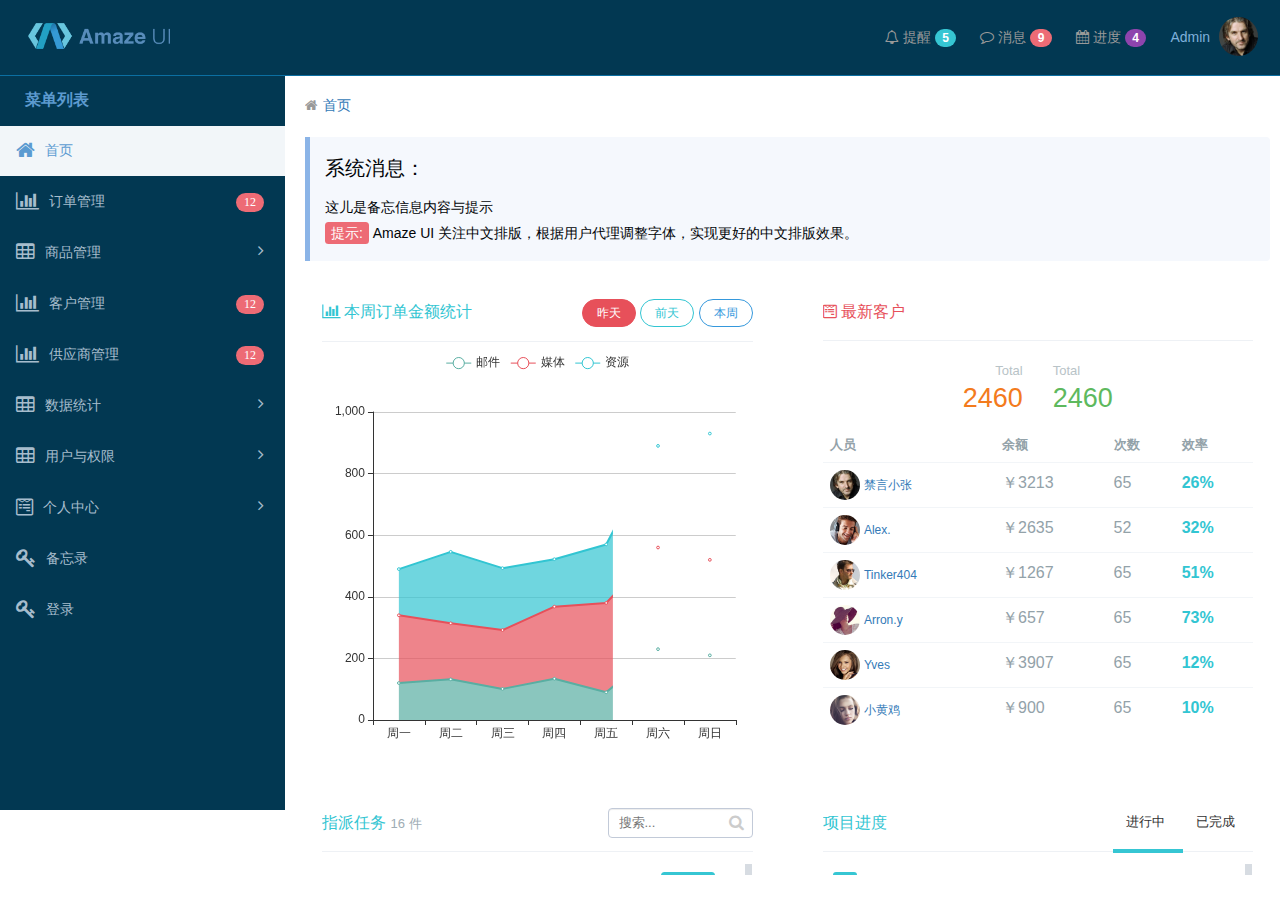
==== amz/index.html @ ed6c5e99 "第一次上传" ====
<!doctype html>
<html>

<head>
    <meta charset="utf-8">
    <meta http-equiv="X-UA-Compatible" content="IE=edge">
    <title>Amaze UI Admin index Examples</title>
    <meta name="description" content="这是一个 index 页面">
    <meta name="keywords" content="index">
    <meta name="viewport" content="width=device-width, initial-scale=1">
    <meta name="renderer" content="webkit">
    <meta http-equiv="Cache-Control" content="no-siteapp" />
    <link rel="icon" type="image/png" href="assets/i/favicon.png">
    <link rel="apple-touch-icon-precomposed" href="assets/i/app-icon72x72@2x.png">
    <meta name="apple-mobile-web-app-title" content="Amaze UI" />
    <link rel="stylesheet" href="assets/css/amazeui.min.css" />
    <link rel="stylesheet" href="assets/css/admin.css">
    <link rel="stylesheet" href="assets/css/app.css">
    <script src="assets/js/echarts.min.js"></script>
    <script src="assets/js/jquery.min.js"></script>
    <script src="assets/js/plus.js"></script>

</head>
<body data-type="index">
    <header class="am-topbar am-topbar-inverse admin-header">
        <div class="am-topbar-brand">
            <a href="javascript:;" class="tpl-logo">
                <img src="assets/img/logo.png" alt="">
            </a>
        </div>
        <!--<div class="am-icon-list tpl-header-nav-hover-ico am-fl am-margin-right"></div>-->
        <button class="am-topbar-btn am-topbar-toggle am-btn am-btn-sm am-btn-success am-show-sm-only" data-am-collapse="{target: '#topbar-collapse'}"><span class="am-sr-only">导航切换</span> <span class="am-icon-bars"></span></button>
        <div class="am-collapse am-topbar-collapse" id="topbar-collapse">

            <ul class="am-nav am-nav-pills am-topbar-nav am-topbar-right admin-header-list tpl-header-list">
                <li class="am-dropdown" data-am-dropdown data-am-dropdown-toggle>
                    <a class="am-dropdown-toggle tpl-header-list-link" href="javascript:;">
                        <span class="am-icon-bell-o"></span> 提醒 <span class="am-badge tpl-badge-success am-round">5</span></span>
                    </a>
                    <ul class="am-dropdown-content tpl-dropdown-content">
                        <li class="tpl-dropdown-content-external">
                            <h3>你有 <span class="tpl-color-success">5</span> 条提醒</h3><a href="###">全部</a></li>
                        <li class="tpl-dropdown-list-bdbc"><a href="#" class="tpl-dropdown-list-fl"><span class="am-icon-btn am-icon-plus tpl-dropdown-ico-btn-size tpl-badge-success"></span> 【预览模块】移动端 查看时 手机、电脑框隐藏。</a>
                            <span class="tpl-dropdown-list-fr">3小时前</span>
                        </li>
                        <li class="tpl-dropdown-list-bdbc"><a href="#" class="tpl-dropdown-list-fl"><span class="am-icon-btn am-icon-check tpl-dropdown-ico-btn-size tpl-badge-danger"></span> 移动端，导航条下边距处理</a>
                            <span class="tpl-dropdown-list-fr">15分钟前</span>
                        </li>
                        <li class="tpl-dropdown-list-bdbc"><a href="#" class="tpl-dropdown-list-fl"><span class="am-icon-btn am-icon-bell-o tpl-dropdown-ico-btn-size tpl-badge-warning"></span> 追加统计代码</a>
                            <span class="tpl-dropdown-list-fr">2天前</span>
                        </li>
                    </ul>
                </li>
                <li class="am-dropdown" data-am-dropdown data-am-dropdown-toggle>
                    <a class="am-dropdown-toggle tpl-header-list-link" href="javascript:;">
                        <span class="am-icon-comment-o"></span> 消息 <span class="am-badge tpl-badge-danger am-round">9</span></span>
                    </a>
                    <ul class="am-dropdown-content tpl-dropdown-content">
                        <li class="tpl-dropdown-content-external">
                            <h3>你有 <span class="tpl-color-danger">9</span> 条新消息</h3><a href="###">全部</a></li>
                        <li>
                            <a href="#" class="tpl-dropdown-content-message">
                                <span class="tpl-dropdown-content-photo">
                      <img src="assets/img/user02.png" alt=""> </span>
                                <span class="tpl-dropdown-content-subject">
                      <span class="tpl-dropdown-content-from"> 禁言小张 </span>
                                <span class="tpl-dropdown-content-time">10分钟前 </span>
                                </span>
                                <span class="tpl-dropdown-content-font"> Amaze UI 的诞生，依托于 GitHub 及其他技术社区上一些优秀的资源；Amaze UI 的成长，则离不开用户的支持。 </span>
                            </a>
                            <a href="#" class="tpl-dropdown-content-message">
                                <span class="tpl-dropdown-content-photo">
                      <img src="assets/img/user03.png" alt=""> </span>
                                <span class="tpl-dropdown-content-subject">
                      <span class="tpl-dropdown-content-from"> Steam </span>
                                <span class="tpl-dropdown-content-time">18分钟前</span>
                                </span>
                                <span class="tpl-dropdown-content-font"> 为了能最准确的传达所描述的问题， 建议你在反馈时附上演示，方便我们理解。 </span>
                            </a>
                        </li>

                    </ul>
                </li>
                <li class="am-dropdown" data-am-dropdown data-am-dropdown-toggle>
                    <a class="am-dropdown-toggle tpl-header-list-link" href="javascript:;">
                        <span class="am-icon-calendar"></span> 进度 <span class="am-badge tpl-badge-primary am-round">4</span></span>
                    </a>
                    <ul class="am-dropdown-content tpl-dropdown-content">
                        <li class="tpl-dropdown-content-external">
                            <h3>你有 <span class="tpl-color-primary">4</span> 个任务进度</h3><a href="###">全部</a></li>
                        <li>
                            <a href="javascript:;" class="tpl-dropdown-content-progress">
                                <span class="task">
                        <span class="desc">Amaze UI 用户中心 v1.2 </span>
                                <span class="percent">45%</span>
                                </span>
                                <span class="progress">
                        <div class="am-progress tpl-progress am-progress-striped"><div class="am-progress-bar am-progress-bar-success" style="width:45%"></div></div>
                    </span>
                            </a>
                        </li>
                        <li>
                            <a href="javascript:;" class="tpl-dropdown-content-progress">
                                <span class="task">
                        <span class="desc">新闻内容页 </span>
                                <span class="percent">30%</span>
                                </span>
                                <span class="progress">
                       <div class="am-progress tpl-progress am-progress-striped"><div class="am-progress-bar am-progress-bar-secondary" style="width:30%"></div></div>
                    </span>
                            </a>
                        </li>
                        <li>
                            <a href="javascript:;" class="tpl-dropdown-content-progress">
                                <span class="task">
                        <span class="desc">管理中心 </span>
                                <span class="percent">60%</span>
                                </span>
                                <span class="progress">
                        <div class="am-progress tpl-progress am-progress-striped"><div class="am-progress-bar am-progress-bar-warning" style="width:60%"></div></div>
                    </span>
                            </a>
                        </li>

                    </ul>
                </li>
                <!-- <li class="am-hide-sm-only"><a href="javascript:;" id="admin-fullscreen" class="tpl-header-list-link"><span class="am-icon-arrows-alt"></span> <span class="admin-fullText">开启全屏</span></a></li> -->

                <li class="am-dropdown" data-am-dropdown data-am-dropdown-toggle>
                    <a class="am-dropdown-toggle tpl-header-list-link" href="javascript:;">
                        <span class="tpl-header-list-user-nick">Admin</span><span class="tpl-header-list-user-ico"> <img src="assets/img/user01.png"></span>
                    </a>
                    <ul class="am-dropdown-content">
                        <li><a href="#"><span class="am-icon-bell-o"></span> 资料</a></li>
                        <li><a href="#"><span class="am-icon-cog"></span> 设置</a></li>
                        <li><a href="#"><span class="am-icon-power-off"></span> 退出</a></li>
                    </ul>
                </li>
                <!-- <li><a href="###" class="tpl-header-list-link"><span class="am-icon-sign-out tpl-header-list-ico-out-size"></span></a></li> -->
            </ul>
        </div>
    </header>
<!--左侧菜单栏-->
    <div class="tpl-page-container tpl-page-header-fixed">
        <div class="tpl-left-nav tpl-left-nav-hover">
        <div class="b-box">
            <div class="tpl-left-nav-title">菜单列表</div>
            <div class="tpl-left-nav-list">
                <ul class="tpl-left-nav-menu">
                    <li class="tpl-left-nav-item">
                        <a href="index.html" class="nav-link active">
                            <i class="am-icon-home"></i>
                            <span>首页</span>
                        </a>
                    </li>
                    <li class="tpl-left-nav-item">
                        <a href="order/index.html" target="main" class="nav-link tpl-left-nav-link-list">
                            <i class="am-icon-bar-chart"></i>
                            <span>订单管理</span>
                            <i class="tpl-left-nav-content tpl-badge-danger">12</i>
                        </a>
                    </li>
  
                    <li class="tpl-left-nav-item">
                        <a href="javascript:;" class="nav-link tpl-left-nav-link-list">
                            <i class="am-icon-table"></i>
                            <span>商品管理</span>
                            <i class="am-icon-angle-right tpl-left-nav-more-ico am-fr am-margin-right"></i>
                        </a>
                        <ul class="tpl-left-nav-sub-menu">
                            <li>
                                <a href="table-font-list.html" target="main">
                                    <i class="am-icon-angle-right"></i>
                                    <span>商品信息</span>
                                    <i class="am-icon-star tpl-left-nav-content-ico am-fr am-margin-right"></i>
                                </a>
                                <a href="table-images-list.html"  target="main">
                                    <i class="am-icon-angle-right"></i>
                                    <span>商品分类</span>
                                    <i class="tpl-left-nav-content tpl-badge-success">18</i>
                                </a>
                                
                            </li>
                        </ul>
                    </li>
                    <li class="tpl-left-nav-item">
                        <a href="chart.html" target="main" class="nav-link tpl-left-nav-link-list">
                            <i class="am-icon-bar-chart"></i>
                            <span>客户管理</span>
                            <i class="tpl-left-nav-content tpl-badge-danger">12</i>
                        </a>
                    </li>
                    <li class="tpl-left-nav-item">
                        <a href="chart.html" target="main" class="nav-link tpl-left-nav-link-list">
                            <i class="am-icon-bar-chart"></i>
                            <span>供应商管理</span>
                            <i class="tpl-left-nav-content tpl-badge-danger">12</i>
                        </a>
                    </li>
                    <li class="tpl-left-nav-item">
                        <a href="javascript:;" class="nav-link tpl-left-nav-link-list">
                            <i class="am-icon-table"></i>
                            <span>数据统计</span>
                            <i class="am-icon-angle-right tpl-left-nav-more-ico am-fr am-margin-right"></i>
                        </a>
                        <ul class="tpl-left-nav-sub-menu">
                            <li>
                                <a href="table-font-list.html" target="main">
                                    <i class="am-icon-angle-right"></i>
                                    <span>基本信息统计</span>
                                    <i class="am-icon-star tpl-left-nav-content-ico am-fr am-margin-right"></i>
                                </a>
                                <a href="table-images-list.html"  target="main">
                                    <i class="am-icon-angle-right"></i>
                                    <span>产品统计</span>
                                    <i class="tpl-left-nav-content tpl-badge-success">18</i>
                                </a>
                                <a href="form-news.html" target="main">
                                    <i class="am-icon-angle-right"></i>
                                    <span>客户统计</span>
                                    <i class="tpl-left-nav-content tpl-badge-primary">5</i>
                                </a>
                                <a href="form-news.html" target="main">
                                    <i class="am-icon-angle-right"></i>
                                    <span>供应商统计</span>
                                    <i class="tpl-left-nav-content tpl-badge-primary">5</i>
                                </a>
                            </li>
                        </ul>
                    </li>
                    <li class="tpl-left-nav-item">
                        <a href="javascript:;" class="nav-link tpl-left-nav-link-list">
                            <i class="am-icon-table"></i>
                            <span>用户与权限</span>
                            <i class="am-icon-angle-right tpl-left-nav-more-ico am-fr am-margin-right"></i>
                        </a>
                        <ul class="tpl-left-nav-sub-menu">
                            <li>
                                <a href="table-font-list.html" target="main">
                                    <i class="am-icon-angle-right"></i>
                                    <span>部门管理</span>
                                    <i class="am-icon-star tpl-left-nav-content-ico am-fr am-margin-right"></i>
                                </a>
                                <a href="table-font-list.html" target="main">
                                    <i class="am-icon-angle-right"></i>
                                    <span>用户管理</span>
                                    <i class="am-icon-star tpl-left-nav-content-ico am-fr am-margin-right"></i>
                                </a>
                                <a href="table-images-list.html"  target="main">
                                    <i class="am-icon-angle-right"></i>
                                    <span>权限设定</span>
                                    <i class="tpl-left-nav-content tpl-badge-success">18</i>
                                </a>
                            </li>
                        </ul>
                    </li>

                    <li class="tpl-left-nav-item">
                        <a href="javascript:;" class="nav-link tpl-left-nav-link-list">
                            <i class="am-icon-wpforms"></i>
                            <span>个人中心</span>
                            <i class="am-icon-angle-right tpl-left-nav-more-ico am-fr am-margin-right"></i>
                        </a>
                        </a>
                        <ul class="tpl-left-nav-sub-menu">
                            <li>
                                <a href="form-amazeui.html" target="main">
                                    <i class="am-icon-angle-right"></i>
                                    <span>基本信息</span>
                                    <i class="am-icon-star tpl-left-nav-content-ico am-fr am-margin-right"></i>
                                </a>
                                <a href="form-amazeui.html" target="main">
                                    <i class="am-icon-angle-right"></i>
                                    <span>密码修改</span>
                                    <i class="am-icon-star tpl-left-nav-content-ico am-fr am-margin-right"></i>
                                </a>
                                <a href="form-line.html" target="main">
                                    <i class="am-icon-angle-right"></i>
                                    <span>登录日志</span>
                                </a>
                            </li>
                        </ul>
                    </li>
                    <li class="tpl-left-nav-item">
                        <a href="login.html" class="nav-link tpl-left-nav-link-list">
                            <i class="am-icon-key"></i>
                            <span>备忘录</span>
                        </a>
                    </li>
                    <li class="tpl-left-nav-item">
                        <a href="login.html" class="nav-link tpl-left-nav-link-list">
                            <i class="am-icon-key"></i>
                            <span>登录</span>
                        </a>
                    </li>
                </ul>
            </div>
        </div>
        </div>
        <div class="tpl-content-wrapper">
            <iframe name="main" id="main-iframe" src="main.html" style="overflow: hidden"></iframe>
        </div>
    </div>
    <script src="assets/js/amazeui.min.js"></script>
    <script src="assets/js/iscroll.js"></script>
    <script src="assets/js/app.js"></script>
</body>

</html>
---- amz/assets/css/admin.css ----
/**
 * admin.css
 */


/*
 fixed-layout 固定头部和边栏布局
*/

html,
body {
  overflow: hidden;
  margin:0;
  padding:0;
}

ul {
  margin-top: 0;
}
.admin-icon-yellow {
  color: #ffbe40;
}

.admin-header {
  position: fixed;
  top: 0;
  left: 0;
  right: 0;
  z-index: 1500;
  font-size: 1.4rem;
  margin-bottom: 0;
}

.admin-header-list a:hover :after {
  content: none;
}

.admin-main {
  position: relative;
  height: 100%;
  padding-top: 51px;
  background: #f3f3f3;
}

.admin-menu {
  position: fixed;
  z-index: 10;
  bottom: 30px;
  right: 20px;
}

.admin-sidebar {
  width: 260px;
  min-height: 100%;
  float: left;
  border-right: 1px solid #cecece;
}

.admin-sidebar.am-active {
  z-index: 1600;
}

.admin-sidebar-list {
  margin-bottom: 0;
}

.admin-sidebar-list li a {
  color: #5c5c5c;
  padding-left: 24px;
}

.admin-sidebar-list li:first-child {
  border-top: none;
}

.admin-sidebar-sub {
  margin-top: 0;
  margin-bottom: 0;
  box-shadow: 0 16px 8px -15px #e2e2e2 inset;
  background: #ececec;
  padding-left: 24px;
}

.admin-sidebar-sub li:first-child {
  border-top: 1px solid #dedede;
}

.admin-sidebar-panel {
  margin: 10px;
}

.admin-content {
  display: -webkit-box;
  display: -webkit-flex;
  display: -ms-flexbox;
  display: flex;
  -webkit-box-orient: vertical;
  -webkit-box-direction: normal;
  -webkit-flex-direction: column;
  -ms-flex-direction: column;
  flex-direction: column;
  background: #fff;
}

.admin-content,
.admin-sidebar {
  height: 100%;
  overflow-x: hidden;
  overflow-y: scroll;
  -webkit-overflow-scrolling: touch;
}

.admin-content-body {
  -webkit-box-flex: 1;
  -webkit-flex: 1 0 auto;
  -ms-flex: 1 0 auto;
  flex: 1 0 auto;
}

.admin-content-footer {
  font-size: 85%;
  color: #777;
}

.admin-content-list {
  border: 1px solid #e9ecf1;
  margin-top: 0;
}

.admin-content-list li {
  border: 1px solid #e9ecf1;
  border-width: 0 1px;
  margin-left: -1px;
}

.admin-content-list li:first-child {
  border-left: none;
}

.admin-content-list li:last-child {
  border-right: none;
}

.admin-content-table a {
  color: #535353;
}
.admin-content-file {
  margin-bottom: 0;
  color: #666;
}

.admin-content-file p {
  margin: 0 0 5px 0;
  font-size: 1.4rem;
}

.admin-content-file li {
  padding: 10px 0;
}

.admin-content-file li:first-child {
  border-top: none;
}

.admin-content-file li:last-child {
  border-bottom: none;
}

.admin-content-file li .am-progress {
  margin-bottom: 4px;
}

.admin-content-file li .am-progress-bar {
  line-height: 14px;
}

.admin-content-task {
  margin-bottom: 0;
}

.admin-content-task li {
  padding: 5px 0;
  border-color: #eee;
}

.admin-content-task li:first-child {
  border-top: none;
}

.admin-content-task li:last-child {
  border-bottom: none;
}

.admin-task-meta {
  font-size: 1.2rem;
  color: #999;
}

.admin-task-bd {
  font-size: 1.4rem;
  margin-bottom: 5px;
}

.admin-content-comment {
  margin-bottom: 0;
}

.admin-content-comment .am-comment-bd {
  font-size: 1.4rem;
}

.admin-content-pagination {
  margin-bottom: 0;
}
.admin-content-pagination li a {
  padding: 4px 8px;
}

@media only screen and (min-width: 641px) {
  .admin-sidebar {
    display: block;
    position: static;
    background: none;
  }

  .admin-offcanvas-bar {
    position: static;
    width: auto;
    background: none;
    -webkit-transform: translate3d(0, 0, 0);
    -ms-transform: translate3d(0, 0, 0);
    transform: translate3d(0, 0, 0);
    overflow-y: visible;
    min-height: 100%;
  }
  .admin-offcanvas-bar:after {
    content: none;
  }
}

@media only screen and (max-width: 640px) {
  .admin-sidebar {
    width: inherit;
  }

  .admin-offcanvas-bar {
    background: #f3f3f3;
  }

  .admin-offcanvas-bar:after {
    background: #BABABA;
  }

  .admin-sidebar-list a:hover, .admin-sidebar-list a:active{
    -webkit-transition: background-color .3s ease;
    -moz-transition: background-color .3s ease;
    -ms-transition: background-color .3s ease;
    -o-transition: background-color .3s ease;
    transition: background-color .3s ease;
    background: #E4E4E4;
  }

  .admin-content-list li {
    padding: 10px;
    border-width: 1px 0;
    margin-top: -1px;
  }

  .admin-content-list li:first-child {
    border-top: none;
  }

  .admin-content-list li:last-child {
    border-bottom: none;
  }

  .admin-form-text {
    text-align: left !important;
  }

}

/*
* user.html css
*/
.user-info {
  margin-bottom: 15px;
}

.user-info .am-progress {
  margin-bottom: 4px;
}

.user-info p {
  margin: 5px;
}

.user-info-order {
  font-size: 1.4rem;
}

/*
* errorLog.html css
*/

.error-log .am-pre-scrollable {
  max-height: 40rem;
}

/*
* table.html css
*/

.table-main {
  font-size: 1.4rem;
  padding: .5rem;
}

.table-main button {
  background: #fff;
}

.table-check {
  width: 30px;
}

.table-id {
  width: 50px;
}

@media only screen and (max-width: 640px) {
  .table-select {
    margin-top: 10px;
    margin-left: 5px;
  }
}

/*
gallery.html css
*/

.gallery-list li {
  padding: 10px;
}

.gallery-list a {
  color: #666;
}

.gallery-list a:hover {
  color: #3bb4f2;
}

.gallery-title {
  margin-top: 6px;
  font-size: 1.4rem;
}

.gallery-desc {
  font-size: 1.2rem;
  margin-top: 4px;
}

/*
 404.html css
*/

.page-404 {
  background: #fff;
  border: none;
  width: 200px;
  margin: 0 auto;
}
---- amz/assets/css/app.css ----
/* Write your styles */
::-webkit-scrollbar{width:6px;}
div::-webkit-scrollbar{width:0px;}

::-webkit-scrollbar-track
{
    -webkit-box-shadow: inset 0 0 6px rgba(0,0,0,0.3);
    background-color: #ccc;
}/* 滚动条的滑轨背景颜色 */
::-webkit-scrollbar-thumb{background-color:#ccc;}
::-webkit-scrollbar-thumb:hover {background-color:#ccc}
::-webkit-scrollbar-thumb:active {background-color:#ccc}
BODY   {
    SCROLLBAR-FACE-COLOR:   rgb(10,236,209);   //滚动条凸出部分的颜色
SCROLLBAR-HIGHLIGHT-COLOR:   rgb(23,255,155);//滚动条空白部分的颜色
SCROLLBAR-SHADOW-COLOR:   rgb(255,116,23);//立体滚动条阴影的颜色
SCROLLBAR-ARROW-COLOR:   rgb(93,232,255);//上下按钮上三角箭头的颜色
SCROLLBAR-TRACK-COLOR:   rgba(255,70,130,0);//滚动条的背景颜色
SCROLLBAR-DARKSHADOW-COLOR:   rgb(10,0,209);//滚动条强阴影的颜
SCROLLBAR-BASE-COLOR:   rgb(66,93,128)/滚动条的基本颜色
}

html, body {
    background: #fff;
    overflow: inherit;
}

ul, li {
    margin: 0;
    padding: 0;
    list-style: none;
}

input {
    border: none;
}

a {
    color: #337ab7;
}

a:hover {
    cursor: pointer;
    color: #23527c;
}

.am-breadcrumb {
    padding: 0;
    margin-top: 10px;
}

.am-topbar-inverse {
    background: #023852;
}

.am-topbar-brand {
    color: #337ab7;
    margin-right: 20px;
}

.am-topbar-brand {
    height: 75px;
    line-height: 75px;
}

.am-topbar {
    min-height: 75px;
    line-height: 75px;
}
.am-topbar-inverse .am-topbar-nav>li>a {
    height: 75px;
    line-height: 75px;
    padding: 0 12px;
}

.am-topbar-inverse .am-topbar-nav>li>a:focus,
.am-topbar-inverse .am-topbar-nav>li>a:hover {
    background: none;
    color: initial;
}

.am-topbar-inverse .am-topbar-nav>li>a:after {
    border-bottom: none;
}

.am-topbar-inverse .am-topbar-nav>li>a:focus:after,
.am-topbar-inverse .am-topbar-nav>li>a:hover:after {
    border-bottom: none;
}

.am-topbar-inverse .am-topbar-nav>li>a {}

.am-nav-pills>li+li {
    margin-left: 0;
}

.am-topbar-inverse .am-topbar-nav>li.am-active>a,
.am-topbar-inverse .am-topbar-nav>li.am-active>a:focus,
.am-topbar-inverse .am-topbar-nav>li.am-active>a:hover {
    background-color: #f9fafc;
}

ul.am-dropdown-content>li>a:focus,
ul.am-dropdown-content>li>a:hover {
    background: none;
}

ul.am-dropdown-content>li>a {
    color: #96a5aa;
    padding: 12px 8px 12px 18px;
    white-space: initial;
    font-size: 12px;
    display: table-cell;
}
.admin-sidebar-list li a {
    color: #485a6a;
    font-size: 14px;
}

.tpl-color-success {
    color: #36c6d3;
}

.tpl-color-danger {
    color: #ed6b75;
}

.tpl-color-warning {
    color: #F1C40F;
}

.tpl-color-primary {
    color: #8E44AD;
}

.tpl-badge-success {
    background-color: #36c6d3!important;
}

.tpl-badge-danger {
    background-color: #ed6b75!important;
}

.tpl-badge-warning {
    background-color: #F1C40F!important;
}

.tpl-badge-primary {
    background-color: #8E44AD!important;
}

.tpl-header-list li {
    color: #999;
}

.tpl-header-list li:last-child {
    border-bottom: none;
}

.tpl-header-list li:hover {
    background: #f9fafc;
}

.tpl-header-list-link {
    color: #999!important;
}

.tpl-header-list-user-nick {
    color: #7FB0DA;
}

.tpl-header-list-user-nick {
    color: #7FB0DA;
}

.tpl-header-list-user-ico img {
    margin-left: 5px;
    margin-top: -4px;
    height: 39px;
    display: inline-block;
    border-radius: 50%;
}

.tpl-header-list-ico-out-size {
    font-size: 16px;
}

ul.tpl-dropdown-content {
    width: 260px;
    padding: 8px;
}

ul.tpl-dropdown-content li>a.tpl-dropdown-content-message {
    padding: 16px 12px;
    display: block;
    border-bottom: 1px solid #F1F4F7;
}

ul.tpl-dropdown-content li>a.tpl-dropdown-content-message:last-child {
    border-bottom: none;
}

.tpl-dropdown-content-photo {
    float: left;
    margin: 0 6px 6px 0;
}

.tpl-dropdown-content-photo img {
    height: 40px;
    width: 40px;
    -webkit-border-radius: 50%!important;
    -moz-border-radius: 50%!important;
    -ms-border-radius: 50%!important;
    -o-border-radius: 50%!important;
    border-radius: 50%!important;
}

.tpl-dropdown-content-subject {
    display: block;
    margin-left: 46px;
}

.tpl-dropdown-content-external {
    display: block;
    overflow: hidden;
    padding: 10px;
    letter-spacing: .5px;
    border-bottom: 1px solid #F1F4F7;
}

.tpl-dropdown-content-external a {
    padding: 0!important;
    display: block!important;
    float: right;
    clear: none!important;
}

.tpl-dropdown-content-external h3 {
    margin: 0;
    padding: 0;
    font-size: 13px;
    color: #96a5aa;
    font-weight: normal;
    /*display: inline-block;*/
    float: left;
}

.tpl-dropdown-content-external h3 span {
    font-weight: 600;
    font-size: 16px;
}

.tpl-dropdown-content-from {
    font-size: 13px;
    font-weight: 600;
}

.tpl-dropdown-content-time {
    font-size: 12px;
    font-weight: 400;
    opacity: .5;
    filter: alpha(opacity=50);
    float: right;
}

.tpl-dropdown-content-font {
    display: block!important;
    font-size: 12px;
    line-height: 22px;
    margin-left: 46px;
}

.tpl-dropdown-ico-btn-size {
    width: 18px;
    height: 18px;
    line-height: 18px;
    font-size: 8px;
    color: #fff;
}

.tpl-dropdown-list-fl {
    width: 70%;
    position: relative;
}

.tpl-dropdown-list-fr {
    width: 30%;
    display: table-cell;
    font-size: 12px;
    text-align: right;
    line-height: initial;
    vertical-align: middle;
    padding-right: 20px;
}

.tpl-dropdown-list-bdbc {
    border-bottom: 1px solid #F1F4F7;
}

.tpl-dropdown-list-bdbc:last-child {
    border-bottom: none;
}

.tpl-logo {
    display: inline-block;
    vertical-align: middle;
    margin-top: -5px;
    padding-left: 18px;
    width: 160px;
}

.tpl-logo img {
    display: block;
    width: 100%;
}

.tpl-dropdown-content .task {
    margin-bottom: 5px;
}

.tpl-dropdown-content .desc {
    font-size: 13px;
    font-weight: 300;
}

.tpl-dropdown-content .percent {
    float: right;
    font-weight: 600;
    display: inline-block;
}

.tpl-dropdown-content-progress {
    display: block!important;
}

.tpl-dropdown-content .progress {
    display: block;
    background-color: #f5f5f5;
    margin: 8px 0 2px;
}

.tpl-progress {
    height: 16px;
    margin-bottom: 0;
}

.tpl-dropdown-content .progress-bar {
    float: left;
    width: 0%;
    height: 100%;
    font-size: 12px;
    line-height: 20px;
    color: #fff;
    text-align: center;
    background-color: #337ab7;
    -webkit-box-shadow: inset 0 -1px 0 rgba(0, 0, 0, 0.15);
    box-shadow: inset 0 -1px 0 rgba(0, 0, 0, 0.15);
    -webkit-transition: width 0.6s ease;
    -o-transition: width 0.6s ease;
    transition: width 0.6s ease;
}

.tpl-page-container {
    margin: 0;
    padding: 0px 0 0 0px;
}

.tpl-page-header-fixed {
    margin-top: 75px;
}

.tpl-navbar-collapse {

    width: 275px;
    float: left;
    background: #fff;
    border-radius: 6px;
    box-shadow: inset 0 1px 0 rgba(255, 255, 255, 0.1);
    padding-bottom: 20px;
}

.admin-offcanvas-bar {
    border-radius: 2px;
    overflow: hidden;
}

.tpl-page-container-nav-heading {
    height: 50px;
    padding: 25px 15px 10px;
    color: #5C9ACF;
    font-size: 13px;
    font-weight: 600;
}

.admin-sidebar-sub {
    background: none;
    padding-left: 0;
}

.admin-sidebar-list .admin-sidebar-sub li {
    padding-left: 0;
}

.admin-sidebar-sub li:first-child {
    border-top: none;
}

.admin-sidebar-list li {
    position: relative;
    border: none;
    padding-left: 24px;
    border-left: 3px solid #fff;
}

.admin-sidebar-list .admin-parent li {}

.tpl-page-container-ico {
    font-size: 20px;
    position: absolute;
    top: 6px;
    left: 18px;
    padding-right: 10px;
    color: #a7bdcd;
}

.tpl-sidebar-list {}

.tpl-sidebar-list li.tpl-sidebar-list-hover:hover a,
.tpl-sidebar-list li.tpl-sidebar-list-hover.active a {
    color: #5b9bd1;
}

.tpl-sidebar-list li.tpl-sidebar-list-hover:hover .tpl-page-container-ico,
.tpl-sidebar-list li.tpl-sidebar-list-hover.active .tpl-page-container-ico {
    color: #5b9bd1;
}

.tpl-sidebar-list li.tpl-sidebar-list-hover:hover,
.tpl-sidebar-list li.tpl-sidebar-list-hover.active {
    background: #f2f6f9;
    border-left: 3px solid #5C9ACF!important;
}

.tpl-sidebar-list-hover-show .tpl-sidebar-list-hover-show-font:hover,
.tpl-sidebar-list-hover-show .tpl-sidebar-list-hover-show-font:hover .tpl-page-container-ico {
    color: #5b9bd1;
}

.tpl-sidebar-list-hover-show.active .tpl-sidebar-list-hover-show-font,
.tpl-sidebar-list-hover-show.active .tpl-sidebar-list-hover-show-font .tpl-page-container-ico {
    color: #5b9bd1;
}

.tpl-sidebar-list-hover-show:hover,
.tpl-sidebar-list-hover-show.active {
    background: #f2f6f9;
    border-left: 3px solid #f2f6f9;
}

.admin-sidebar-sub li:hover,
.admin-sidebar-sub li.active {
    background: #f2f6f9;
    border-left: 3px solid #f2f6f9;
}

.admin-sidebar-sub li:hover a,
.admin-sidebar-sub li.active a {
    color: #5b9bd1;
}

.tpl-topbar-list-button {
    float: left;
    color: #C0CDDC;
    font-size: 18px;
}

.tpl-topbar-list-button span {
    cursor: pointer;
}

.tpl-content-wrapper {
    padding-left: 305px;
    padding-top: 10px;
}

.tpl-content-wrapper-hover {
    padding-left: 0px;
}

.tpl-content-page-title {
    color: #697882;
    font-size: 22px;
    font-weight: 400;
}
.b-box{
    width:303px;
    overflow-x: hidden ;
}
.tpl-left-nav {
    width: 285px;

    overflow-x: hidden ;
    float: left;
    border-radius: 0px;
    box-shadow: inset 0 1px 0 rgba(255, 255, 255, 0.1);
    padding-bottom: 20px;
    background: #023852;
}

.tpl-left-nav-title {
    height: 50px;
    line-height:50px;
    padding-left:25px;
    color: #5C9ACF;
    font-size: 16px;
    font-weight: 600;
}

.tpl-left-nav-list {
    width: 285px;
    overflow-x:hidden; 
}

.tpl-left-nav-item .nav-link {
    display: block;
    position: relative;
    margin: 1px 0 0;
    border: 0;
    padding: 12px 15px;
    padding-top: 6px;
    text-decoration: none;
    color: #485a6a;
    font-size: 14px;
}

.tpl-left-nav-item .nav-link span,
.tpl-left-nav-sub-menu a span {
    font-size: 14px;
    font-weight: 400;
    color: #a7bdcd;
}

.tpl-left-nav-item .nav-link i,
.tpl-left-nav-sub-menu a i {
    font-size: 20px;
    position: relative;
    text-shadow: none;
    font-weight: 300;
    top: 2px;
    margin-left: 1px;
    margin-right: 6px;
    color: #a7bdcd;
}

.tpl-left-nav-item .nav-link:hover {
    background: #cccccc;
    color: #5b9bd1;
    border-left: 3px solid #5C9ACF!important;
    margin-left: -3px;
    padding-left: 15px;
}

.tpl-left-nav-item .nav-link:hover i,
.tpl-left-nav-sub-menu a:hover i {
    color: #5b9bd1;
}

.tpl-left-nav-item .nav-link:hover span,
.tpl-left-nav-sub-menu a:hover span {
    color: #5b9bd1;
}

.tpl-left-nav-item .nav-link.active {
    border-left: 3px solid #5C9ACF!important;
    background: #f2f6f9;
    margin-left: -3px;
    padding-left: 15px;
}

.tpl-left-nav-item .nav-link.active span,
.tpl-left-nav-item .nav-link.active i {
    color: #5b9bd1;
}

.tpl-left-nav-sub-menu {
    list-style: none;
    display: none;
    padding: 0;
    margin: 0;
}

.tpl-header-nav-hover-ico {
    color: #C0CDDC!important;
    font-size: 19px!important;
}

.tpl-left-nav-more-ico {
    -webkit-transition: all 300ms;
    transition: all 300ms;
    font-size: 16px!important;
    top: 4px!important;
}

.tpl-left-nav-more-ico-rotate {
    -webkit-transform: rotate(90deg);
    transform: rotate(90deg);
    -webkit-transition: all 300ms;
    transition: all 300ms;
}

.tpl-left-nav-sub-menu a {
    display: block;
    margin: 0;
    padding: 4px 14px 9px 30px;
    text-decoration: none;
    font-size: 14px;
    font-weight: 400;
    background: 0 0;
}

.tpl-left-nav-sub-menu a:hover{
    background: #cccccc;
}
.tpl-left-nav-sub-menu a.active {
    color: #5b9bd1;
    background: #f2f6f9!important;
}

.tpl-left-nav-sub-menu a.active i,
.tpl-left-nav-sub-menu a.active span {
    color: #5b9bd1;
    background: #f2f6f9!important;
}

.tpl-left-nav-content-ico {
    font-size: 14px!important;
    position: relative;
    top: 8px!important;
    color: #ffbe40!important;
}

.tpl-left-nav-content {
    background-color: #36c6d3;
    border-radius: 1000px;
    color: #fff!important;
    padding: 0px 8px!important;
    float: right;
    position: relative;
    font-style: normal;
    font-family: "微软雅黑";
    top: 10px!important;
    font-size: 12px!important;
}

.tpl-content-scope {}

.note {
    margin: 0 0 20px;
    padding: 15px 30px 15px 15px;
    border-left: 5px solid #eee;
    border-radius: 0 4px 4px 0;
    font-size: 13px;
}

.note h3 {
    margin-bottom: 10px;
    font-size: 20px;
    font-weight: 500;
}

.note p {
    margin: 0;
    font-size: 14px;
    line-height: 26px;
}

.note-info {
    background-color: #f5f8fd;
    border-color: #8bb4e7;
    color: #010407;
}

.label-danger {
    background-color: #ed6b75;
}

.label {
    display: inline;
    padding: 0.2em 0.6em 0.3em;
    font-size: 75%;
    font-weight: bold;
    line-height: 1;
    color: #fff;
    text-align: center;
    white-space: nowrap;
    vertical-align: baseline;
    border-radius: .25em;
}

.dashboard-stat .visual {
    width: 80px;
    height: 80px;
    display: block;
    float: left;
    padding-top: 10px;
    padding-left: 15px;
    margin-bottom: 15px;
    font-size: 35px;
    line-height: 35px;
}

.dashboard-stat.blue .visual>i {
    color: #FFF;
    opacity: .1;
    filter: alpha(opacity=10);
}

.dashboard-stat .visual>i {
    margin-left: -35px;
    font-size: 110px;
    line-height: 110px;
}

.dashboard-stat .details {
    position: absolute;
    right: 15px;
    padding-right: 15px;
}

.dashboard-stat.blue .details .number {
    color: #FFF;
}

.dashboard-stat .details .number {
    padding-top: 25px;
    text-align: right;
    font-size: 34px;
    line-height: 36px;
    letter-spacing: -1px;
    margin-bottom: 0;
    font-weight: 300;
}

.dashboard-stat.blue .details .desc {
    color: #FFF;
    opacity: 1;
    filter: alpha(opacity=100);
}

.dashboard-stat .details .desc {
    text-align: right;
    font-size: 16px;
    letter-spacing: 0;
    font-weight: 300;
}

.dashboard-stat.blue .more {
    color: #FFF;
    background-color: #258fd7;
}

.dashboard-stat {
    display: block;
    margin-bottom: 25px;
    overflow: hidden;
    border-radius: 4px;
}

.dashboard-stat .more {
    clear: both;
    display: block;
    padding: 6px 10px;
    position: relative;
    text-transform: uppercase;
    font-weight: 300;
    font-size: 11px;
    opacity: .7;
    filter: alpha(opacity=70);
}

.row {
    margin-left: -18px;
    margin-right: -18px;
    overflow: hidden;
}

.row-mb {
    margin-bottom: 25px;
}

.dashboard-stat.blue {
    background-color: #3598dc;
}

.dashboard-stat.red {
    background-color: #e7505a;
}

.dashboard-stat.green {
    background-color: #32c5d2;
}

.dashboard-stat.purple {
    background-color: #8E44AD;
}

.dashboard-stat .more>i {
    display: inline-block;
    margin-top: 1px;
    float: right;
}

.m-icon-swapright {
    background-position: -27px -10px;
}

.m-icon-white {
    background-image: url(../img/syncfusion-icons-white.png);
}

.dashboard-stat.red .more {
    color: #fff;
    background-color: #e53e49;
}

.dashboard-stat.red .visual>i {
    color: #fff;
    opacity: .1;
    filter: alpha(opacity=10);
}

.dashboard-stat.red .details .number {
    color: #fff;
}

.dashboard-stat.red .details .desc {
    color: #fff;
    opacity: 1;
    filter: alpha(opacity=100);
}

[class^=m-icon-] {
    width: 14px;
    height: 14px;
    margin-top: 3px;
    line-height: 14px;
    vertical-align: top;
}

.dashboard-stat.green .details .number {
    color: #FFF;
}

.dashboard-stat.green .details .desc {
    color: #FFF;
    opacity: 1;
    filter: alpha(opacity=100);
}

.dashboard-stat.green .more {
    color: #FFF;
    background-color: #2bb8c4;
}

.dashboard-stat.green .visual>i {
    color: #FFF;
    opacity: .1;
    filter: alpha(opacity=10);
}

.dashboard-stat.purple .visual>i {
    color: #fff;
    opacity: .1;
    filter: alpha(opacity=10);
}

.dashboard-stat.purple .details .number {
    color: #fff;
}

.dashboard-stat.purple .details .desc {
    color: #fff;
    opacity: 1;
    filter: alpha(opacity=100);
}

.dashboard-stat.purple .more {
    color: #fff;
    background-color: #823e9e;
}

.tpl-portlet {
    padding: 12px 20px 15px;
    background-color: #fff;
    border-radius: 4px;
}

.tpl-portlet-title {
    padding: 0;
    min-height: 48px;
    border-bottom: 1px solid #eef1f5;
    margin-bottom: 10px;
    overflow: hidden;
}

.tpl-caption {
    color: #666;
    padding: 10px 0;
    float: left;
    display: inline-block;
    font-size: 16px;
    line-height: 18px;
}

.font-green {
    color: #32c5d2!important;
}

.font-red {
    color: #e7505a!important;
}

.bold {
    font-weight: 700!important;
}

.actions {
    float: right;
    display: inline-block;
    padding: 6px 0 14px;
}

.actions-btn {
    width: 100%;
}

.actions-btn li {
    display: inline-block;
    padding: 4px 14px;
    font-size: 12px;
    line-height: 1.5;
    color: #e7505a;
    border: 1px solid #e7505a;
    border-radius: 60px;
    cursor: pointer;
}

.actions-btn li:hover {
    transition: all .3s;
}

.actions-btn li.red {
    border-color: #e7505a;
    color: #e7505a;
    background: 0 0;
}

.actions-btn li.red:hover,
.actions-btn li.red-on {
    border-color: #e7505a;
    color: #fff;
    background-color: #e7505a;
}

.actions-btn li.green {
    border-color: #32c5d2;
    color: #32c5d2;
    background: 0 0;
}

.actions-btn li.green:hover,
.actions-btn li.green-on {
    border-color: #32c5d2;
    color: #FFF;
    background-color: #32c5d2;
}

.actions-btn li.purple {
    border-color: #8E44AD;
    color: #8E44AD;
    background: 0 0;
}

.actions-btn li.purple:hover,
.actions-btn li.purple-on {
    border-color: #8E44AD;
    color: #FFF;
    background-color: #8E44AD;
}

.actions-btn li.dark {
    border-color: #2f353b;
    color: #2f353b;
    background: 0 0;
}

.actions-btn li.dark:hover,
.actions-btn li.dark-on {
    border-color: #2f353b;
    color: #FFF;
    background-color: #2f353b;
}

.actions-btn li.blue {
    border-color: #3598dc;
    color: #3598dc;
    background: 0 0;
}

.actions-btn li.blue:hover,
.actions-btn li.blue-on {
    border-color: #3598dc;
    color: #FFF;
    background-color: #3598dc;
}

.tpl-echarts {
    width: 100%;
    min-height: 400px;
}

.tpl-scrollable {
    width: 100%;
    min-height: 400px;
}

.number-stats {}

.number-stats {
    padding: 10px 0 16px;
    overflow: hidden;
}

.number-stats .stat-number .title {
    font-size: 13px;
    margin-bottom: 3px;
    color: #B8C3C7;
}

.number-stats .stat-number .number {
    font-size: 27px;
    line-height: 27px;
}

.tpl-table-uppercase {
    font-weight: 600;
    font-size: 13px;
    color: #93a2a9;
    border: 0;
    border-bottom: none;
}

.tpl-table-uppercase>th {
    border: none!important;
}

.tpl-table-uppercase td {
    border-top: 1px solid #F2F5F8!important;
}

.tpl-table .user-pic {
    display: inline-block;
    vertical-align: middle;
    height: 30px;
    -webkit-border-radius: 100%;
    -moz-border-radius: 100%;
    -ms-border-radius: 100%;
    -o-border-radius: 100%;
    border-radius: 100%;
}

.tpl-table .user-name {
    font-size: 12px;
}

.tpl-table {
    margin-bottom: 0;
}

.am-table>tbody>tr>td,
.am-table>tbody>tr>th,
.am-table>tfoot>tr>td,
.am-table>tfoot>tr>th,
.am-table>thead>tr>td,
.am-table>thead>tr>th {
    border-top: 1px solid #F2F5F8;
    color: #93a2a9;
}

.font-green {
    color: #32c5d2!important;
}

.caption-helper {
    padding: 0;
    margin: 0;
    line-height: 13px;
    color: #9eacb4;
    font-size: 13px;
    font-weight: 400;
}

.input-inline {
    display: inline-block;
    width: auto;
    vertical-align: middle;
}

.input-small {
    width: 145px!important;
}

.input-icon {
    position: relative;
    left: 0;
}

.input-icon i {
    font-size: 14px;
    margin-top: 9px;
}

.input-icon>i {
    color: #ccc;
    position: absolute;
    margin-top: 2px;
    z-index: 3;
    width: 16px;
    font-size: 16px;
    text-align: center;
    left: 0;
    left: auto;
    right: 8px;
    float: right;
}

.form-control {
    display: block;
    width: 100%;
    height: 34px;
    padding: 6px 12px;
    font-size: 14px;
    line-height: 1.42857;
    color: #4d6b8a;
    background-color: #fff;
    background-image: none;
    border: 1px solid #c2cad8;
    border-radius: 4px;
    -webkit-box-shadow: inset 0 1px 1px rgba(0, 0, 0, 0.075);
    box-shadow: inset 0 1px 1px rgba(0, 0, 0, 0.075);
    -webkit-transition: border-color ease-in-out 0.15s, box-shadow ease-in-out 0.15s;
    -o-transition: border-color ease-in-out 0.15s, box-shadow ease-in-out 0.15s;
    transition: border-color ease-in-out 0.15s, box-shadow ease-in-out 0.15s;
    outline: none;
}

.form-control {
    height: 30px;
    padding: 2px 26px 3px 10px;
    font-size: 13px;
}

.input-icon.right {
    left: auto;
    right: 0;
}

.tpl-portlet-input {
    float: right;
    display: inline-block;
    padding: 4px 0;
}

.wrapper {
    z-index: 1;
    height: 400px;
    width: 100%;
    background: #fff;
    overflow: hidden;
    position: relative;
}

.scroller {
    position: absolute;
    z-index: 1;
    -webkit-tap-highlight-color: rgba(0, 0, 0, 0);
    width: 100%;
    -webkit-transform: translateZ(0);
    -moz-transform: translateZ(0);
    -ms-transform: translateZ(0);
    -o-transform: translateZ(0);
    transform: translateZ(0);
    -webkit-touch-callout: none;
    -webkit-user-select: none;
    -moz-user-select: none;
    -ms-user-select: none;
    user-select: none;
    -webkit-text-size-adjust: none;
    -moz-text-size-adjust: none;
    -ms-text-size-adjust: none;
    -o-text-size-adjust: none;
    text-size-adjust: none;
}

.scroller ul {
    list-style: none;
    padding: 0;
    margin: 0;
    width: 100%;
    text-align: left;
}

.scroller li {
    padding: 0 10px;
    height: 40px;
    line-height: 40px;
    font-size: 14px;
}

.iScrollIndicator {
    background: rgb(215, 220, 226)!important;
    border: none!important;
    border-radius: 0!important;
    opacity: 1!important;
}

.iScrollVerticalScrollbar {
    opacity: 1!important;
}

.tpl-task-list {
    list-style: none;
    padding: 0;
    margin: 0;
}

.tpl-task-list li {
    position: relative;
    padding: 10px!important;
    border-bottom: 1px solid #F4F6F9;
    height: auto!important;
    font-size: 14px!important;
    line-height: 22px!important;
}

.task-checkbox {
    float: left;
    width: 30px;
}

.task-title {
    color: #838FA1;
    margin-right: 10px;
}

.task-title-sp {
    margin-right: 5px;
}

.label-sm {
    font-size: 13px;
    padding: 2px 5px;
}

.label-success {
    background-color: #36c6d3;
}

.label {
    text-shadow: none!important;
    font-size: 14px;
    font-weight: 300;
    padding: 3px 6px;
    color: #fff;
}

.task-config {
    display: none;
    position: absolute;
    top: 1px;
    right: 10px;
}

.tpl-task-list li:hover .task-config {
    display: block;
    margin-bottom: 0!important;
}

.tpl-task-list-hover {
    padding: 2px 12px;
    color: #666;
    border-radius: 3px;
    background-color: #e1e5ec;
    border-color: #e1e5ec;
}

.tpl-task-list-hover:hover {
    color: #999;
}

.tpl-task-list-dropdown {
    position: absolute;
    top: 10px;
    left: -85px;
}

.tpl-task-list-dropdown-ul {
    width: 80px!important;
    min-width: 80px!important;
}

.tpl-task-list-dropdown-ul li {
    /*padding: 0!important;*/
    text-align: center;
}

.tpl-task-list>li:hover {
    background: #F4F6F9;
}

.tpl-task-list-dropdown-ul li a {
    padding: 0!important;
    display: inherit!important;
}

.label-danger {
    background-color: #ed6b75;
}

.label-warning {
    background-color: #F1C40F;
}

.label-default {
    background-color: #bac3d0;
}

.tpl-index-tabs {
    position: relative;
}

.tpl-index-tabs .am-nav-tabs {
    border: none;
    position: absolute;
    top: -55px;
    right: 0;
}

.tpl-index-tabs .am-nav-tabs li a {
    color: #333;
    font-size: 13px;
    border: none;
    padding-bottom: 16px;
}

.tpl-index-tabs .am-nav-tabs li a:hover {
    background: transparent;
    border: none;
    border-bottom: 4px solid #36c6d3;
}

.tpl-index-tabs .am-nav-tabs>li.am-active>a,
.tpl-index-tabs .am-nav-tabs>li.am-active>a:focus,
.tpl-index-tabs .am-nav-tabs>li.am-active>a:hover {
    border: none;
}

.tpl-index-tabs .am-nav-tabs li.am-active {
    border: none;
    border-bottom: 4px solid #36c6d3;
}

.tpl-index-tabs .am-tabs-bd .am-tab-panel {
    padding: 0;
}

.tpl-index-tabs .am-tabs-bd {
    border: none;
}

.tpl-task-remind {}

.tpl-task-remind li {
    color: #82949a;
    margin-bottom: 7px;
}

.tpl-task-remind li .cosA {
    margin-right: 80px;
}

.tpl-task-remind li .cosB {
    float: right;
    width: 75px;
    margin-left: -75px;
    text-align: right;
    font-style: italic;
    color: #c1cbd0;
}

.tpl-label-info {
    font-size: 13px;
    padding: 2px 5px;
    background-color: #659be0;
    color: #fff;
    text-align: center;
    white-space: nowrap;
    vertical-align: baseline;
    border-radius: .25em;
}

.tpl-task-remind li .cosA .cosIco {
    display: inline-block;
    width: 24px;
    height: 24px;
    vertical-align: middle;
    color: #fff;
    text-align: center;
    border-radius: 3px;
    background-color: #36c6d3;
}

.label-danger {
    background-color: #ed6b75!important;
}

.label-info {
    background-color: #659be0!important;
}

.label-warning {
    background-color: #F1C40F!important;
}

.tpl-portlet-components {
    border: 1px solid #e7ecf1;
    padding: 12px 20px 15px;
    background-color: #fff;
    margin-top: 0;
    margin-bottom: 25px;
    overflow: hidden;
}

.tpl-portlet-components .portlet-title {
    border-bottom: 1px solid #eef1f5;
    padding: 0;
    min-height: 48px;
    margin-bottom: 10px;
}

.tpl-portlet-components .portlet-title .caption {
    float: left;
    display: inline-block;
    font-size: 18px;
    line-height: 18px;
    color: #666;
    padding: 10px 0;
}

.tpl-block {
    padding-top: 10px;
    padding-bottom: 10px;
    font-size: 18px;
}

.tpl-alert {
    padding: 15px;
    margin-bottom: 20px;
    border: 1px solid transparent;
    border-radius: 4px;
}

.tpl-fz-ml {
    margin-left: 30px;
}

.tpl-table-fz-check {
    border: 1px solid transparent;
    height: 12px;
    width: 12px;
    background: #fff;
}

.am-table-striped>tbody>tr:nth-child(odd)>td,
.am-table-striped>tbody>tr:nth-child(odd)>th {
    background: #f3f4f6;
}

.am-selected-btn.am-btn-default {
    border-radius: 3px;
}

.am-input-group {
    border-radius: 3px;
    overflow: hidden;
}

.tpl-am-btn-success {
    border-color: #5eb95e!important;
}

.tpl-pagination .am-disabled a,
.tpl-pagination li a {
    color: #23abf0;
    border-radius: 3px;
    padding: 6px 12px;
}

.tpl-pagination .am-active a {
    background: #23abf0;
    color: #fff;
    border: 1px solid #23abf0;
    padding: 6px 12px;
}

.tpl-table-images {}

.tpl-table-images-content {
    width: 100%;
    border: 1px solid #e7ecf1;
    padding: 26px;
    margin-bottom: 30px;
}

.tpl-table-images-content-i {
    position: relative;
    display: block;
    width: 100%;
}

.tpl-table-images-content-i-time {
    width: 100%;
    font-size: 12px;
    color: #666;
    padding-bottom: 10px;
    border-bottom: 1px solid #e7ecf1;
    margin-bottom: 10px;
}

.tpl-table-images-content-i-shadow {
    background: url(../img/lbbg.png) bottom repeat-x;
    position: absolute;
    left: 0;
    right: 0;
    bottom: 0;
    top: 0;
}

.tpl-table-images-content-i-info {
    position: absolute;
    left: 10px;
    right: 0;
    bottom: 10px;
    z-index: 2;
}

.tpl-table-images-content-i-info span.ico {
    line-height: 40px;
    display: inline-block;
    color: #fff;
    font-size: 14px;
}

.tpl-table-images-content-i-info span.ico img {
    border-radius: 50%;
    width: 40px;
    display: inline-block;
    margin-right: 10px;
}

.tpl-table-images-content-i img {
    display: block;
    width: 100%;
}

.tpl-table-images-content-block {
    width: 100%;
    padding-top: 10px;
    color: #333;
}

.tpl-table-images-content .tpl-i-title {
    font-size: 14px;
    padding-bottom: 10px;
}

.tpl-table-images-content .tpl-i-font {
    font-size: 14px;
    color: #666;
    overflow: hidden;
    text-overflow: ellipsis;
    display: -webkit-box;
    -webkit-box-orient: vertical;
    line-height: 1.6em;
    -webkit-line-clamp: 2;
    max-height: 3em;
}

.tpl-table-images-content .tpl-i-more {}

.tpl-table-images-content .tpl-i-more ul {
    border-top: 1px solid #e7ecf1;
    border-bottom: 1px solid #e7ecf1;
    margin-top: 10px;
    width: 100%;
    overflow: hidden;
    padding: 10px 0px;
}

.tpl-table-images-content .tpl-i-more li {
    text-align: center;
    width: 33.3333%;
    font-size: 14px;
    float: left;
}

.tpl-edit-content-btn {
    width: 100%;
}

.tpl-edit-content-btn button {
    width: 25%!important;
}

.tpl-form-body {
    padding: 20px;
}

.tpl-form-line {}

.tpl-form-line-form {}

.tpl-form-line-form input[type=number]:focus,
.tpl-form-line-form input[type=search]:focus,
.tpl-form-line-form input[type=text]:focus,
.tpl-form-line-form input[type=password]:focus,
.tpl-form-line-form input[type=datetime]:focus,
.tpl-form-line-form input[type=datetime-local]:focus,
.tpl-form-line-form input[type=date]:focus,
.tpl-form-line-form input[type=month]:focus,
.tpl-form-line-form input[type=time]:focus,
.tpl-form-line-form input[type=week]:focus,
.tpl-form-line-form input[type=email]:focus,
.tpl-form-line-form input[type=url]:focus,
.tpl-form-line-form input[type=tel]:focus,
.tpl-form-line-form input[type=color]:focus,
.tpl-form-line-form select:focus,
.tpl-form-line-form textarea:focus,
.am-form-field:focus {
    -webkit-box-shadow: none;
    box-shadow: none;
}

.tpl-form-line-form input[type=number],
.tpl-form-line-form input[type=search],
.tpl-form-line-form input[type=text],
.tpl-form-line-form input[type=password],
.tpl-form-line-form input[type=datetime],
.tpl-form-line-form input[type=datetime-local],
.tpl-form-line-form input[type=date],
.tpl-form-line-form input[type=month],
.tpl-form-line-form input[type=time],
.tpl-form-line-form input[type=week],
.tpl-form-line-form input[type=email],
.tpl-form-line-form input[type=url],
.tpl-form-line-form input[type=tel],
.tpl-form-line-form input[type=color],
.tpl-form-line-form select,
.tpl-form-line-form textarea,
.am-form-field {
    display: block;
    width: 100%;
    padding: 6px 12px;
    font-size: 14px;
    line-height: 1.42857;
    color: #4d6b8a;
    background-color: #fff;
    background-image: none;
    border: 1px solid #c2cad8;
    border-radius: 4px;
    -webkit-box-shadow: inset 0 1px 1px rgba(0, 0, 0, 0.075);
    box-shadow: inset 0 1px 1px rgba(0, 0, 0, 0.075);
    -webkit-transition: border-color ease-in-out 0.15s, box-shadow ease-in-out 0.15s;
    -o-transition: border-color ease-in-out 0.15s, box-shadow ease-in-out 0.15s;
    transition: border-color ease-in-out 0.15s, box-shadow ease-in-out 0.15s;
    background: 0 0;
    border: 0;
    border: 1px solid #c2cad8;
    -webkit-border-radius: 0;
    -moz-border-radius: 0;
    -ms-border-radius: 0;
    -o-border-radius: 0;
    border-radius: 0;
    color: #555;
    box-shadow: none;
    padding-left: 0;
    padding-right: 0;
    font-size: 14px;
    text-indent: 5px;
}

.tpl-amazeui-form {}

.tpl-amazeui-form .am-form-label {
    color: #999;
    font-weight: normal;
    font-size: 14px;
}

.tpl-amazeui-form input::-webkit-input-placeholder {
    font-size: 12px;
}

.tpl-amazeui-form textarea::-webkit-input-placeholder {
    font-size: 12px;
}

.tpl-amazeui-form small {
    font-size: 12px;
}

.tpl-form-line-form .am-checkbox,
.tpl-form-line-form .am-checkbox-inline,
.tpl-form-line-form .am-form-label,
.tpl-form-line-form .am-radio,
.tpl-form-line-form .am-radio-inline {
    margin-top: 0;
    margin-bottom: 0;
}

.tpl-form-line-form .am-form-group:after {
    clear: both;
}

.tpl-form-line-form .am-form-group:after,
.tpl-form-line-form .am-form-group:before {
    content: " ";
    display: table;
}

.tpl-form-line-form .am-form-label {
    padding-top: 5px;
    font-size: 16px;
    color: #888;
    font-weight: inherit;
    text-align: right;
}

.tpl-form-line-form .am-form-group {
    /*padding: 20px 0;*/
}

.tpl-form-line-form .am-form-label .tpl-form-line-small-title {
    color: #999;
    font-size: 12px;
}

.tpl-form-no-bg {
    background: none!important;
}

.tpl-switch input[type="checkbox"] {
    position: absolute;
    opacity: 0;
}

.tpl-switch input[type="checkbox"].ios-switch+div {
    vertical-align: middle;
    width: 40px;
    height: 20px;
    border-radius: 999px;
    background-color: rgba(0, 0, 0, 0.1);
    -webkit-transition-duration: .4s;
    -webkit-transition-property: background-color, box-shadow;
    margin-top: 6px;
}

.tpl-switch input[type="checkbox"].ios-switch:checked+div {
    width: 40px;
    background-position: 0 0;
    background-color: #36c6d3;
}

.tpl-switch input[type="checkbox"].tinyswitch.ios-switch+div {
    width: 34px;
    height: 18px;
}

.tpl-switch input[type="checkbox"].bigswitch.ios-switch+div {
    width: 50px;
    height: 25px;
}

.tpl-switch input[type="checkbox"].green.ios-switch:checked+div {
    background-color: #00e359;
    border: 1px solid rgba(0, 162, 63, 1);
    box-shadow: inset 0 0 0 10px rgba(0, 227, 89, 1);
}

.tpl-switch input[type="checkbox"].ios-switch+div>div {
    float: left;
    width: 18px;
    height: 18px;
    border-radius: inherit;
    background: #ffffff;
    -webkit-transition-timing-function: cubic-bezier(.54, 1.85, .5, 1);
    -webkit-transition-duration: 0.4s;
    -webkit-transition-property: transform, background-color, box-shadow;
    -moz-transition-timing-function: cubic-bezier(.54, 1.85, .5, 1);
    -moz-transition-duration: 0.4s;
    -moz-transition-property: transform, background-color;
    pointer-events: none;
    margin-top: 1px;
    margin-left: 1px;
}

.tpl-switch input[type="checkbox"].ios-switch:checked+div>div {
    -webkit-transform: translate3d(20px, 0, 0);
    -moz-transform: translate3d(20px, 0, 0);
    background-color: #ffffff;
}

.tpl-switch input[type="checkbox"].tinyswitch.ios-switch+div>div {
    width: 16px;
    height: 16px;
    margin-top: 1px;
}

.tpl-switch input[type="checkbox"].tinyswitch.ios-switch:checked+div>div {
    -webkit-transform: translate3d(16px, 0, 0);
    -moz-transform: translate3d(16px, 0, 0);
    box-shadow: 0px 2px 5px rgba(0, 0, 0, 0.3), 0px 0px 0 1px rgba(8, 80, 172, 1);
}

.tpl-switch input[type="checkbox"].bigswitch.ios-switch+div>div {
    width: 23px;
    height: 23px;
    margin-top: 1px;
}

.tpl-switch input[type="checkbox"].bigswitch.ios-switch:checked+div>div {
    -webkit-transform: translate3d(25px, 0, 0);
    -moz-transform: translate3d(16px, 0, 0);
}

.tpl-switch input[type="checkbox"].green.ios-switch:checked+div>div {
    box-shadow: 0px 2px 5px rgba(0, 0, 0, 0.3), 0 0 0 1px rgba(0, 162, 63, 1);
}

.tpl-btn-bg-color-success {
    background-color: #36c6d3!important;
    border: none;
}

.tpl-form-file-img {
    width: 300px;
    margin-bottom: 10px;
}

.tpl-form-file-img img {
    width: 100%;
    display: block;
}

.myapp-login {
    background: #334054;
    background-size: 100%;
    height: 100%;
}

.myapp-login-logo-block {
    width: 100%;
}

.myapp-login-logo {
    width: 100%;
    text-align: center;
    padding-top: 30px;
}

.myapp-login-logo i {
    color: #eb602e;
    font-size: 120px;
    display: inline-block;
}

.myapp-login-logo-text {
    padding-top: 30px;
    font-family: Helvetica, Arial, "Microsoft YaHei", FreeSans, Arimo, "Droid Sans", "wenquanyi micro hei", "Hiragino Sans GB", "Hiragino Sans GB W3", FontAwesome, sans-serif;
    color: #fff;
    font-weight: bold;
    font-size: 40px;
    text-align: center;
    width: 100%;
}

.myapp-login-logo-text span {
    color: #53d192;
}

.myapp-login-logo-text i {
    color: #53d192;
    font-size: 50px;
}

.myapp-login-logo-text .info {
    padding-bottom: 30px;
    border-bottom: 1px solid #4d4d4d;
    font-family: FreeSans, Arimo, "Droid Sans", "wenquanyi micro hei", "Hiragino Sans GB", "Hiragino Sans GB W3", FontAwesome, sans-serif;
    width: 100%;
    font-weight: normal;
    font-size: 14px;
    color: #fff;
}

.login-font {
    font-size: 12px;
    font-family: "wenquanyi micro hei", "Hiragino Sans GB", "Hiragino Sans GB W3", FontAwesome, sans-serif;
    width: 100%;
    color: #5e5e5e;
    text-align: center;
    padding: 20px 0;
    padding-top: 10px;
}

.login-font i {
    color: #53d192;
    font-style: normal;
}

.login-font span {
    color: #fff;
}

.myapp-login .am-form-group {
    margin-bottom: 0;
}

.login-am-center {
    margin: 0 auto;
    float: none;
}

.login-am-center .am-form input {
    background: #fff;
    border: none;
    font-size: 12px;
    line-height: 30px;
    height:45px;
    text-indent: 10px;
    border-radius: 0px 0px 6px 6px;
}

.login-am-center .am-form .am-form-group:first-child input {
    border-radius: 6px 6px 0px 0px;
}
.login-am-center .am-form .am-form-group .pass {
    border-radius: 0px 0px 0px 0px;
}
.login-am-center .am-form .am-form-group:last-child input {
    border-radius: 0px 0px 0px 6px;
}
.login-am-center .am-form .am-form-group .code{
    width:50%;
}
.login-am-center .am-form .am-form-group .validate{
    height:45.5px;
    width:50%;
    background: #fff;
    position:absolute;
    right:25px;
    top:95px;
    border-radius: 0px 0px 6px 0px;
}
.login-am-center .am-form .am-form-group .validate img{
    margin-left:50px;
    margin-top:5px;
    float:left;
}
.login-am-center .am-form .am-form-group .validate .code-tip{
    float:left;
    margin-left:20px;
    margin-top:5px;
    font-size:12px;
    height:30px;
    line-height:30px;
}


.login-am-center .am-btn-default {
    width: 100%;
    border-radius: 6px;
    background: #53d192;
    border: none;
    color: #fff;
    font-size: 14px;
    line-height: 30px;
}

.tpl-login-max {
    max-width: 640px;
    margin: 0 auto;
}

.am-topbar-btn {
    margin-top: 21px;
}

.tpl-chart-mb {
    margin-top: 20px;
    margin-bottom: 40px;
}

@media screen and (max-width: 1000px) {
    .tpl-left-nav-hover {
        display: none;
        width: 100%;
        margin-bottom: 10px;
    }
    .tpl-left-nav-list {
        width: 100%;
    }
    .tpl-content-wrapper {
        padding-left: 0;
        width:1000px;
    }
    #main-iframe{
        width:1000px;
    }
    
}
@media screen and (max-width: 640px) {
    .login-am-center .am-form .am-form-group .validate .code-tip{
        display: none;
    }
    .login-am-center .am-form .am-form-group .validate{
    right:20px;
    }
   
}
@media screen and (max-width: 640px) {
     .login-am-center .am-form .am-form-group .validate img{
    margin-left:0px;
    }
}
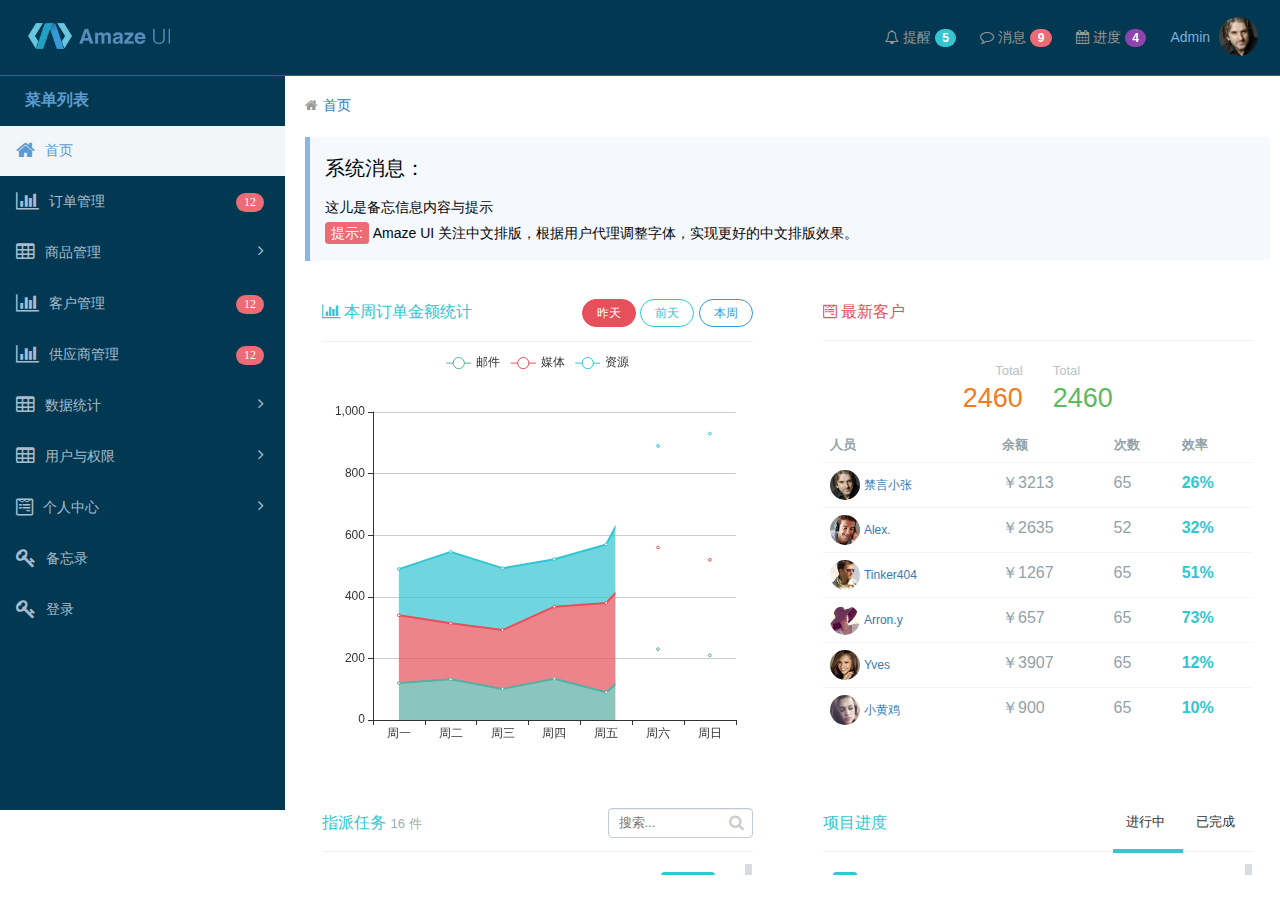
==== commit e0ea1f75: "修改首页右侧菜单命名" ====
--- a/amz/index.html
+++ b/amz/index.html
@@ -1,309 +1,309 @@
-<!doctype html>
-<html>
-
-<head>
-    <meta charset="utf-8">
-    <meta http-equiv="X-UA-Compatible" content="IE=edge">
-    <title>Amaze UI Admin index Examples</title>
-    <meta name="description" content="这是一个 index 页面">
-    <meta name="keywords" content="index">
-    <meta name="viewport" content="width=device-width, initial-scale=1">
-    <meta name="renderer" content="webkit">
-    <meta http-equiv="Cache-Control" content="no-siteapp" />
-    <link rel="icon" type="image/png" href="assets/i/favicon.png">
-    <link rel="apple-touch-icon-precomposed" href="assets/i/app-icon72x72@2x.png">
-    <meta name="apple-mobile-web-app-title" content="Amaze UI" />
-    <link rel="stylesheet" href="assets/css/amazeui.min.css" />
-    <link rel="stylesheet" href="assets/css/admin.css">
-    <link rel="stylesheet" href="assets/css/app.css">
-    <script src="assets/js/echarts.min.js"></script>
-    <script src="assets/js/jquery.min.js"></script>
-    <script src="assets/js/plus.js"></script>
-
-</head>
-<body data-type="index">
-    <header class="am-topbar am-topbar-inverse admin-header">
-        <div class="am-topbar-brand">
-            <a href="javascript:;" class="tpl-logo">
-                <img src="assets/img/logo.png" alt="">
-            </a>
-        </div>
-        <!--<div class="am-icon-list tpl-header-nav-hover-ico am-fl am-margin-right"></div>-->
-        <button class="am-topbar-btn am-topbar-toggle am-btn am-btn-sm am-btn-success am-show-sm-only" data-am-collapse="{target: '#topbar-collapse'}"><span class="am-sr-only">导航切换</span> <span class="am-icon-bars"></span></button>
-        <div class="am-collapse am-topbar-collapse" id="topbar-collapse">
-
-            <ul class="am-nav am-nav-pills am-topbar-nav am-topbar-right admin-header-list tpl-header-list">
-                <li class="am-dropdown" data-am-dropdown data-am-dropdown-toggle>
-                    <a class="am-dropdown-toggle tpl-header-list-link" href="javascript:;">
-                        <span class="am-icon-bell-o"></span> 提醒 <span class="am-badge tpl-badge-success am-round">5</span></span>
-                    </a>
-                    <ul class="am-dropdown-content tpl-dropdown-content">
-                        <li class="tpl-dropdown-content-external">
-                            <h3>你有 <span class="tpl-color-success">5</span> 条提醒</h3><a href="###">全部</a></li>
-                        <li class="tpl-dropdown-list-bdbc"><a href="#" class="tpl-dropdown-list-fl"><span class="am-icon-btn am-icon-plus tpl-dropdown-ico-btn-size tpl-badge-success"></span> 【预览模块】移动端 查看时 手机、电脑框隐藏。</a>
-                            <span class="tpl-dropdown-list-fr">3小时前</span>
-                        </li>
-                        <li class="tpl-dropdown-list-bdbc"><a href="#" class="tpl-dropdown-list-fl"><span class="am-icon-btn am-icon-check tpl-dropdown-ico-btn-size tpl-badge-danger"></span> 移动端，导航条下边距处理</a>
-                            <span class="tpl-dropdown-list-fr">15分钟前</span>
-                        </li>
-                        <li class="tpl-dropdown-list-bdbc"><a href="#" class="tpl-dropdown-list-fl"><span class="am-icon-btn am-icon-bell-o tpl-dropdown-ico-btn-size tpl-badge-warning"></span> 追加统计代码</a>
-                            <span class="tpl-dropdown-list-fr">2天前</span>
-                        </li>
-                    </ul>
-                </li>
-                <li class="am-dropdown" data-am-dropdown data-am-dropdown-toggle>
-                    <a class="am-dropdown-toggle tpl-header-list-link" href="javascript:;">
-                        <span class="am-icon-comment-o"></span> 消息 <span class="am-badge tpl-badge-danger am-round">9</span></span>
-                    </a>
-                    <ul class="am-dropdown-content tpl-dropdown-content">
-                        <li class="tpl-dropdown-content-external">
-                            <h3>你有 <span class="tpl-color-danger">9</span> 条新消息</h3><a href="###">全部</a></li>
-                        <li>
-                            <a href="#" class="tpl-dropdown-content-message">
-                                <span class="tpl-dropdown-content-photo">
-                      <img src="assets/img/user02.png" alt=""> </span>
-                                <span class="tpl-dropdown-content-subject">
-                      <span class="tpl-dropdown-content-from"> 禁言小张 </span>
-                                <span class="tpl-dropdown-content-time">10分钟前 </span>
-                                </span>
-                                <span class="tpl-dropdown-content-font"> Amaze UI 的诞生，依托于 GitHub 及其他技术社区上一些优秀的资源；Amaze UI 的成长，则离不开用户的支持。 </span>
-                            </a>
-                            <a href="#" class="tpl-dropdown-content-message">
-                                <span class="tpl-dropdown-content-photo">
-                      <img src="assets/img/user03.png" alt=""> </span>
-                                <span class="tpl-dropdown-content-subject">
-                      <span class="tpl-dropdown-content-from"> Steam </span>
-                                <span class="tpl-dropdown-content-time">18分钟前</span>
-                                </span>
-                                <span class="tpl-dropdown-content-font"> 为了能最准确的传达所描述的问题， 建议你在反馈时附上演示，方便我们理解。 </span>
-                            </a>
-                        </li>
-
-                    </ul>
-                </li>
-                <li class="am-dropdown" data-am-dropdown data-am-dropdown-toggle>
-                    <a class="am-dropdown-toggle tpl-header-list-link" href="javascript:;">
-                        <span class="am-icon-calendar"></span> 进度 <span class="am-badge tpl-badge-primary am-round">4</span></span>
-                    </a>
-                    <ul class="am-dropdown-content tpl-dropdown-content">
-                        <li class="tpl-dropdown-content-external">
-                            <h3>你有 <span class="tpl-color-primary">4</span> 个任务进度</h3><a href="###">全部</a></li>
-                        <li>
-                            <a href="javascript:;" class="tpl-dropdown-content-progress">
-                                <span class="task">
-                        <span class="desc">Amaze UI 用户中心 v1.2 </span>
-                                <span class="percent">45%</span>
-                                </span>
-                                <span class="progress">
-                        <div class="am-progress tpl-progress am-progress-striped"><div class="am-progress-bar am-progress-bar-success" style="width:45%"></div></div>
-                    </span>
-                            </a>
-                        </li>
-                        <li>
-                            <a href="javascript:;" class="tpl-dropdown-content-progress">
-                                <span class="task">
-                        <span class="desc">新闻内容页 </span>
-                                <span class="percent">30%</span>
-                                </span>
-                                <span class="progress">
-                       <div class="am-progress tpl-progress am-progress-striped"><div class="am-progress-bar am-progress-bar-secondary" style="width:30%"></div></div>
-                    </span>
-                            </a>
-                        </li>
-                        <li>
-                            <a href="javascript:;" class="tpl-dropdown-content-progress">
-                                <span class="task">
-                        <span class="desc">管理中心 </span>
-                                <span class="percent">60%</span>
-                                </span>
-                                <span class="progress">
-                        <div class="am-progress tpl-progress am-progress-striped"><div class="am-progress-bar am-progress-bar-warning" style="width:60%"></div></div>
-                    </span>
-                            </a>
-                        </li>
-
-                    </ul>
-                </li>
-                <!-- <li class="am-hide-sm-only"><a href="javascript:;" id="admin-fullscreen" class="tpl-header-list-link"><span class="am-icon-arrows-alt"></span> <span class="admin-fullText">开启全屏</span></a></li> -->
-
-                <li class="am-dropdown" data-am-dropdown data-am-dropdown-toggle>
-                    <a class="am-dropdown-toggle tpl-header-list-link" href="javascript:;">
-                        <span class="tpl-header-list-user-nick">Admin</span><span class="tpl-header-list-user-ico"> <img src="assets/img/user01.png"></span>
-                    </a>
-                    <ul class="am-dropdown-content">
-                        <li><a href="#"><span class="am-icon-bell-o"></span> 资料</a></li>
-                        <li><a href="#"><span class="am-icon-cog"></span> 设置</a></li>
-                        <li><a href="#"><span class="am-icon-power-off"></span> 退出</a></li>
-                    </ul>
-                </li>
-                <!-- <li><a href="###" class="tpl-header-list-link"><span class="am-icon-sign-out tpl-header-list-ico-out-size"></span></a></li> -->
-            </ul>
-        </div>
-    </header>
-<!--左侧菜单栏-->
-    <div class="tpl-page-container tpl-page-header-fixed">
-        <div class="tpl-left-nav tpl-left-nav-hover">
-        <div class="b-box">
-            <div class="tpl-left-nav-title">菜单列表</div>
-            <div class="tpl-left-nav-list">
-                <ul class="tpl-left-nav-menu">
-                    <li class="tpl-left-nav-item">
-                        <a href="index.html" class="nav-link active">
-                            <i class="am-icon-home"></i>
-                            <span>首页</span>
-                        </a>
-                    </li>
-                    <li class="tpl-left-nav-item">
-                        <a href="order/index.html" target="main" class="nav-link tpl-left-nav-link-list">
-                            <i class="am-icon-bar-chart"></i>
-                            <span>订单管理</span>
-                            <i class="tpl-left-nav-content tpl-badge-danger">12</i>
-                        </a>
-                    </li>
-  
-                    <li class="tpl-left-nav-item">
-                        <a href="javascript:;" class="nav-link tpl-left-nav-link-list">
-                            <i class="am-icon-table"></i>
-                            <span>商品管理</span>
-                            <i class="am-icon-angle-right tpl-left-nav-more-ico am-fr am-margin-right"></i>
-                        </a>
-                        <ul class="tpl-left-nav-sub-menu">
-                            <li>
-                                <a href="table-font-list.html" target="main">
-                                    <i class="am-icon-angle-right"></i>
-                                    <span>商品信息</span>
-                                    <i class="am-icon-star tpl-left-nav-content-ico am-fr am-margin-right"></i>
-                                </a>
-                                <a href="table-images-list.html"  target="main">
-                                    <i class="am-icon-angle-right"></i>
-                                    <span>商品分类</span>
-                                    <i class="tpl-left-nav-content tpl-badge-success">18</i>
-                                </a>
-                                
-                            </li>
-                        </ul>
-                    </li>
-                    <li class="tpl-left-nav-item">
-                        <a href="chart.html" target="main" class="nav-link tpl-left-nav-link-list">
-                            <i class="am-icon-bar-chart"></i>
-                            <span>客户管理</span>
-                            <i class="tpl-left-nav-content tpl-badge-danger">12</i>
-                        </a>
-                    </li>
-                    <li class="tpl-left-nav-item">
-                        <a href="chart.html" target="main" class="nav-link tpl-left-nav-link-list">
-                            <i class="am-icon-bar-chart"></i>
-                            <span>供应商管理</span>
-                            <i class="tpl-left-nav-content tpl-badge-danger">12</i>
-                        </a>
-                    </li>
-                    <li class="tpl-left-nav-item">
-                        <a href="javascript:;" class="nav-link tpl-left-nav-link-list">
-                            <i class="am-icon-table"></i>
-                            <span>数据统计</span>
-                            <i class="am-icon-angle-right tpl-left-nav-more-ico am-fr am-margin-right"></i>
-                        </a>
-                        <ul class="tpl-left-nav-sub-menu">
-                            <li>
-                                <a href="table-font-list.html" target="main">
-                                    <i class="am-icon-angle-right"></i>
-                                    <span>基本信息统计</span>
-                                    <i class="am-icon-star tpl-left-nav-content-ico am-fr am-margin-right"></i>
-                                </a>
-                                <a href="table-images-list.html"  target="main">
-                                    <i class="am-icon-angle-right"></i>
-                                    <span>产品统计</span>
-                                    <i class="tpl-left-nav-content tpl-badge-success">18</i>
-                                </a>
-                                <a href="form-news.html" target="main">
-                                    <i class="am-icon-angle-right"></i>
-                                    <span>客户统计</span>
-                                    <i class="tpl-left-nav-content tpl-badge-primary">5</i>
-                                </a>
-                                <a href="form-news.html" target="main">
-                                    <i class="am-icon-angle-right"></i>
-                                    <span>供应商统计</span>
-                                    <i class="tpl-left-nav-content tpl-badge-primary">5</i>
-                                </a>
-                            </li>
-                        </ul>
-                    </li>
-                    <li class="tpl-left-nav-item">
-                        <a href="javascript:;" class="nav-link tpl-left-nav-link-list">
-                            <i class="am-icon-table"></i>
-                            <span>用户与权限</span>
-                            <i class="am-icon-angle-right tpl-left-nav-more-ico am-fr am-margin-right"></i>
-                        </a>
-                        <ul class="tpl-left-nav-sub-menu">
-                            <li>
-                                <a href="table-font-list.html" target="main">
-                                    <i class="am-icon-angle-right"></i>
-                                    <span>部门管理</span>
-                                    <i class="am-icon-star tpl-left-nav-content-ico am-fr am-margin-right"></i>
-                                </a>
-                                <a href="table-font-list.html" target="main">
-                                    <i class="am-icon-angle-right"></i>
-                                    <span>用户管理</span>
-                                    <i class="am-icon-star tpl-left-nav-content-ico am-fr am-margin-right"></i>
-                                </a>
-                                <a href="table-images-list.html"  target="main">
-                                    <i class="am-icon-angle-right"></i>
-                                    <span>权限设定</span>
-                                    <i class="tpl-left-nav-content tpl-badge-success">18</i>
-                                </a>
-                            </li>
-                        </ul>
-                    </li>
-
-                    <li class="tpl-left-nav-item">
-                        <a href="javascript:;" class="nav-link tpl-left-nav-link-list">
-                            <i class="am-icon-wpforms"></i>
-                            <span>个人中心</span>
-                            <i class="am-icon-angle-right tpl-left-nav-more-ico am-fr am-margin-right"></i>
-                        </a>
-                        </a>
-                        <ul class="tpl-left-nav-sub-menu">
-                            <li>
-                                <a href="form-amazeui.html" target="main">
-                                    <i class="am-icon-angle-right"></i>
-                                    <span>基本信息</span>
-                                    <i class="am-icon-star tpl-left-nav-content-ico am-fr am-margin-right"></i>
-                                </a>
-                                <a href="form-amazeui.html" target="main">
-                                    <i class="am-icon-angle-right"></i>
-                                    <span>密码修改</span>
-                                    <i class="am-icon-star tpl-left-nav-content-ico am-fr am-margin-right"></i>
-                                </a>
-                                <a href="form-line.html" target="main">
-                                    <i class="am-icon-angle-right"></i>
-                                    <span>登录日志</span>
-                                </a>
-                            </li>
-                        </ul>
-                    </li>
-                    <li class="tpl-left-nav-item">
-                        <a href="login.html" class="nav-link tpl-left-nav-link-list">
-                            <i class="am-icon-key"></i>
-                            <span>备忘录</span>
-                        </a>
-                    </li>
-                    <li class="tpl-left-nav-item">
-                        <a href="login.html" class="nav-link tpl-left-nav-link-list">
-                            <i class="am-icon-key"></i>
-                            <span>登录</span>
-                        </a>
-                    </li>
-                </ul>
-            </div>
-        </div>
-        </div>
-        <div class="tpl-content-wrapper">
-            <iframe name="main" id="main-iframe" src="main.html" style="overflow: hidden"></iframe>
-        </div>
-    </div>
-    <script src="assets/js/amazeui.min.js"></script>
-    <script src="assets/js/iscroll.js"></script>
-    <script src="assets/js/app.js"></script>
-</body>
-
+<!doctype html>
+<html>
+
+<head>
+    <meta charset="utf-8">
+    <meta http-equiv="X-UA-Compatible" content="IE=edge">
+    <title>Amaze UI Admin index Examples</title>
+    <meta name="description" content="这是一个 index 页面">
+    <meta name="keywords" content="index">
+    <meta name="viewport" content="width=device-width, initial-scale=1">
+    <meta name="renderer" content="webkit">
+    <meta http-equiv="Cache-Control" content="no-siteapp" />
+    <link rel="icon" type="image/png" href="assets/i/favicon.png">
+    <link rel="apple-touch-icon-precomposed" href="assets/i/app-icon72x72@2x.png">
+    <meta name="apple-mobile-web-app-title" content="Amaze UI" />
+    <link rel="stylesheet" href="assets/css/amazeui.min.css" />
+    <link rel="stylesheet" href="assets/css/admin.css">
+    <link rel="stylesheet" href="assets/css/app.css">
+    <script src="assets/js/echarts.min.js"></script>
+    <script src="assets/js/jquery.min.js"></script>
+    <script src="assets/js/plus.js"></script>
+
+</head>
+<body data-type="index">
+    <header class="am-topbar am-topbar-inverse admin-header">
+        <div class="am-topbar-brand">
+            <a href="javascript:;" class="tpl-logo">
+                <img src="assets/img/logo.png" alt="">
+            </a>
+        </div>
+        <!--<div class="am-icon-list tpl-header-nav-hover-ico am-fl am-margin-right"></div>-->
+        <button class="am-topbar-btn am-topbar-toggle am-btn am-btn-sm am-btn-success am-show-sm-only" data-am-collapse="{target: '#topbar-collapse'}"><span class="am-sr-only">导航切换</span> <span class="am-icon-bars"></span></button>
+        <div class="am-collapse am-topbar-collapse" id="topbar-collapse">
+
+            <ul class="am-nav am-nav-pills am-topbar-nav am-topbar-right admin-header-list tpl-header-list">
+                <li class="am-dropdown" data-am-dropdown data-am-dropdown-toggle>
+                    <a class="am-dropdown-toggle tpl-header-list-link" href="javascript:;">
+                        <span class="am-icon-bell-o"></span> 提醒 <span class="am-badge tpl-badge-success am-round">5</span></span>
+                    </a>
+                    <ul class="am-dropdown-content tpl-dropdown-content">
+                        <li class="tpl-dropdown-content-external">
+                            <h3>你有 <span class="tpl-color-success">5</span> 条提醒</h3><a href="###">全部</a></li>
+                        <li class="tpl-dropdown-list-bdbc"><a href="#" class="tpl-dropdown-list-fl"><span class="am-icon-btn am-icon-plus tpl-dropdown-ico-btn-size tpl-badge-success"></span> 【预览模块】移动端 查看时 手机、电脑框隐藏。</a>
+                            <span class="tpl-dropdown-list-fr">3小时前</span>
+                        </li>
+                        <li class="tpl-dropdown-list-bdbc"><a href="#" class="tpl-dropdown-list-fl"><span class="am-icon-btn am-icon-check tpl-dropdown-ico-btn-size tpl-badge-danger"></span> 移动端，导航条下边距处理</a>
+                            <span class="tpl-dropdown-list-fr">15分钟前</span>
+                        </li>
+                        <li class="tpl-dropdown-list-bdbc"><a href="#" class="tpl-dropdown-list-fl"><span class="am-icon-btn am-icon-bell-o tpl-dropdown-ico-btn-size tpl-badge-warning"></span> 追加统计代码</a>
+                            <span class="tpl-dropdown-list-fr">2天前</span>
+                        </li>
+                    </ul>
+                </li>
+                <li class="am-dropdown" data-am-dropdown data-am-dropdown-toggle>
+                    <a class="am-dropdown-toggle tpl-header-list-link" href="javascript:;">
+                        <span class="am-icon-comment-o"></span> 消息 <span class="am-badge tpl-badge-danger am-round">9</span></span>
+                    </a>
+                    <ul class="am-dropdown-content tpl-dropdown-content">
+                        <li class="tpl-dropdown-content-external">
+                            <h3>你有 <span class="tpl-color-danger">9</span> 条新消息</h3><a href="###">全部</a></li>
+                        <li>
+                            <a href="#" class="tpl-dropdown-content-message">
+                                <span class="tpl-dropdown-content-photo">
+                      <img src="assets/img/user02.png" alt=""> </span>
+                                <span class="tpl-dropdown-content-subject">
+                      <span class="tpl-dropdown-content-from"> 禁言小张 </span>
+                                <span class="tpl-dropdown-content-time">10分钟前 </span>
+                                </span>
+                                <span class="tpl-dropdown-content-font"> Amaze UI 的诞生，依托于 GitHub 及其他技术社区上一些优秀的资源；Amaze UI 的成长，则离不开用户的支持。 </span>
+                            </a>
+                            <a href="#" class="tpl-dropdown-content-message">
+                                <span class="tpl-dropdown-content-photo">
+                      <img src="assets/img/user03.png" alt=""> </span>
+                                <span class="tpl-dropdown-content-subject">
+                      <span class="tpl-dropdown-content-from"> Steam </span>
+                                <span class="tpl-dropdown-content-time">18分钟前</span>
+                                </span>
+                                <span class="tpl-dropdown-content-font"> 为了能最准确的传达所描述的问题， 建议你在反馈时附上演示，方便我们理解。 </span>
+                            </a>
+                        </li>
+
+                    </ul>
+                </li>
+                <li class="am-dropdown" data-am-dropdown data-am-dropdown-toggle>
+                    <a class="am-dropdown-toggle tpl-header-list-link" href="javascript:;">
+                        <span class="am-icon-calendar"></span> 进度 <span class="am-badge tpl-badge-primary am-round">4</span></span>
+                    </a>
+                    <ul class="am-dropdown-content tpl-dropdown-content">
+                        <li class="tpl-dropdown-content-external">
+                            <h3>你有 <span class="tpl-color-primary">4</span> 个任务进度</h3><a href="###">全部</a></li>
+                        <li>
+                            <a href="javascript:;" class="tpl-dropdown-content-progress">
+                                <span class="task">
+                        <span class="desc">Amaze UI 用户中心 v1.2 </span>
+                                <span class="percent">45%</span>
+                                </span>
+                                <span class="progress">
+                        <div class="am-progress tpl-progress am-progress-striped"><div class="am-progress-bar am-progress-bar-success" style="width:45%"></div></div>
+                    </span>
+                            </a>
+                        </li>
+                        <li>
+                            <a href="javascript:;" class="tpl-dropdown-content-progress">
+                                <span class="task">
+                        <span class="desc">新闻内容页 </span>
+                                <span class="percent">30%</span>
+                                </span>
+                                <span class="progress">
+                       <div class="am-progress tpl-progress am-progress-striped"><div class="am-progress-bar am-progress-bar-secondary" style="width:30%"></div></div>
+                    </span>
+                            </a>
+                        </li>
+                        <li>
+                            <a href="javascript:;" class="tpl-dropdown-content-progress">
+                                <span class="task">
+                        <span class="desc">管理中心 </span>
+                                <span class="percent">60%</span>
+                                </span>
+                                <span class="progress">
+                        <div class="am-progress tpl-progress am-progress-striped"><div class="am-progress-bar am-progress-bar-warning" style="width:60%"></div></div>
+                    </span>
+                            </a>
+                        </li>
+
+                    </ul>
+                </li>
+                <!-- <li class="am-hide-sm-only"><a href="javascript:;" id="admin-fullscreen" class="tpl-header-list-link"><span class="am-icon-arrows-alt"></span> <span class="admin-fullText">开启全屏</span></a></li> -->
+
+                <li class="am-dropdown" data-am-dropdown data-am-dropdown-toggle>
+                    <a class="am-dropdown-toggle tpl-header-list-link" href="javascript:;">
+                        <span class="tpl-header-list-user-nick">Admin</span><span class="tpl-header-list-user-ico"> <img src="assets/img/user01.png"></span>
+                    </a>
+                    <ul class="am-dropdown-content">
+                        <li><a href="#"><span class="am-icon-bell-o"></span> 资料</a></li>
+                        <li><a href="#"><span class="am-icon-cog"></span> 设置</a></li>
+                        <li><a href="#"><span class="am-icon-power-off"></span> 退出</a></li>
+                    </ul>
+                </li>
+                <!-- <li><a href="###" class="tpl-header-list-link"><span class="am-icon-sign-out tpl-header-list-ico-out-size"></span></a></li> -->
+            </ul>
+        </div>
+    </header>
+<!--左侧菜单栏-->
+    <div class="tpl-page-container tpl-page-header-fixed">
+        <div class="tpl-left-nav tpl-left-nav-hover">
+        <div class="b-box">
+            <div class="tpl-left-nav-title">菜单列表</div>
+            <div class="tpl-left-nav-list">
+                <ul class="tpl-left-nav-menu">
+                    <li class="tpl-left-nav-item">
+                        <a href="index.html" class="nav-link active">
+                            <i class="am-icon-home"></i>
+                            <span>首页</span>
+                        </a>
+                    </li>
+                    <li class="tpl-left-nav-item">
+                        <a href="order/index.html" target="main" class="nav-link tpl-left-nav-link-list">
+                            <i class="am-icon-bar-chart"></i>
+                            <span>订单管理</span>
+                            <i class="tpl-left-nav-content tpl-badge-danger">12</i>
+                        </a>
+                    </li>
+  
+                    <li class="tpl-left-nav-item">
+                        <a href="javascript:;" class="nav-link tpl-left-nav-link-list">
+                            <i class="am-icon-table"></i>
+                            <span>商品管理</span>
+                            <i class="am-icon-angle-right tpl-left-nav-more-ico am-fr am-margin-right"></i>
+                        </a>
+                        <ul class="tpl-left-nav-sub-menu">
+                            <li>
+                                <a href="table-font-list.html" target="main">
+                                    <i class="am-icon-angle-right"></i>
+                                    <span>标准品</span>
+                                    <i class="am-icon-star tpl-left-nav-content-ico am-fr am-margin-right"></i>
+                                </a>
+                                <a href="table-images-list.html"  target="main">
+                                    <i class="am-icon-angle-right"></i>
+                                    <span>非标准品</span>
+                                    <i class="tpl-left-nav-content tpl-badge-success">18</i>
+                                </a>
+                                
+                            </li>
+                        </ul>
+                    </li>
+                    <li class="tpl-left-nav-item">
+                        <a href="chart.html" target="main" class="nav-link tpl-left-nav-link-list">
+                            <i class="am-icon-bar-chart"></i>
+                            <span>客户管理</span>
+                            <i class="tpl-left-nav-content tpl-badge-danger">12</i>
+                        </a>
+                    </li>
+                    <li class="tpl-left-nav-item">
+                        <a href="chart.html" target="main" class="nav-link tpl-left-nav-link-list">
+                            <i class="am-icon-bar-chart"></i>
+                            <span>供应商管理</span>
+                            <i class="tpl-left-nav-content tpl-badge-danger">12</i>
+                        </a>
+                    </li>
+                    <li class="tpl-left-nav-item">
+                        <a href="javascript:;" class="nav-link tpl-left-nav-link-list">
+                            <i class="am-icon-table"></i>
+                            <span>数据统计</span>
+                            <i class="am-icon-angle-right tpl-left-nav-more-ico am-fr am-margin-right"></i>
+                        </a>
+                        <ul class="tpl-left-nav-sub-menu">
+                            <li>
+                                <a href="table-font-list.html" target="main">
+                                    <i class="am-icon-angle-right"></i>
+                                    <span>基本信息统计</span>
+                                    <i class="am-icon-star tpl-left-nav-content-ico am-fr am-margin-right"></i>
+                                </a>
+                                <a href="table-images-list.html"  target="main">
+                                    <i class="am-icon-angle-right"></i>
+                                    <span>产品统计</span>
+                                    <i class="tpl-left-nav-content tpl-badge-success">18</i>
+                                </a>
+                                <a href="form-news.html" target="main">
+                                    <i class="am-icon-angle-right"></i>
+                                    <span>客户统计</span>
+                                    <i class="tpl-left-nav-content tpl-badge-primary">5</i>
+                                </a>
+                                <a href="form-news.html" target="main">
+                                    <i class="am-icon-angle-right"></i>
+                                    <span>供应商统计</span>
+                                    <i class="tpl-left-nav-content tpl-badge-primary">5</i>
+                                </a>
+                            </li>
+                        </ul>
+                    </li>
+                    <li class="tpl-left-nav-item">
+                        <a href="javascript:;" class="nav-link tpl-left-nav-link-list">
+                            <i class="am-icon-table"></i>
+                            <span>用户与权限</span>
+                            <i class="am-icon-angle-right tpl-left-nav-more-ico am-fr am-margin-right"></i>
+                        </a>
+                        <ul class="tpl-left-nav-sub-menu">
+                            <li>
+                                <a href="table-font-list.html" target="main">
+                                    <i class="am-icon-angle-right"></i>
+                                    <span>部门管理</span>
+                                    <i class="am-icon-star tpl-left-nav-content-ico am-fr am-margin-right"></i>
+                                </a>
+                                <a href="table-font-list.html" target="main">
+                                    <i class="am-icon-angle-right"></i>
+                                    <span>用户管理</span>
+                                    <i class="am-icon-star tpl-left-nav-content-ico am-fr am-margin-right"></i>
+                                </a>
+                                <a href="table-images-list.html"  target="main">
+                                    <i class="am-icon-angle-right"></i>
+                                    <span>权限设定</span>
+                                    <i class="tpl-left-nav-content tpl-badge-success">18</i>
+                                </a>
+                            </li>
+                        </ul>
+                    </li>
+
+                    <li class="tpl-left-nav-item">
+                        <a href="javascript:;" class="nav-link tpl-left-nav-link-list">
+                            <i class="am-icon-wpforms"></i>
+                            <span>个人中心</span>
+                            <i class="am-icon-angle-right tpl-left-nav-more-ico am-fr am-margin-right"></i>
+                        </a>
+                        </a>
+                        <ul class="tpl-left-nav-sub-menu">
+                            <li>
+                                <a href="form-amazeui.html" target="main">
+                                    <i class="am-icon-angle-right"></i>
+                                    <span>基本信息</span>
+                                    <i class="am-icon-star tpl-left-nav-content-ico am-fr am-margin-right"></i>
+                                </a>
+                                <a href="form-amazeui.html" target="main">
+                                    <i class="am-icon-angle-right"></i>
+                                    <span>密码修改</span>
+                                    <i class="am-icon-star tpl-left-nav-content-ico am-fr am-margin-right"></i>
+                                </a>
+                                <a href="form-line.html" target="main">
+                                    <i class="am-icon-angle-right"></i>
+                                    <span>登录日志</span>
+                                </a>
+                            </li>
+                        </ul>
+                    </li>
+                    <li class="tpl-left-nav-item">
+                        <a href="login.html" class="nav-link tpl-left-nav-link-list">
+                            <i class="am-icon-key"></i>
+                            <span>备忘录</span>
+                        </a>
+                    </li>
+                    <li class="tpl-left-nav-item">
+                        <a href="login.html" class="nav-link tpl-left-nav-link-list">
+                            <i class="am-icon-key"></i>
+                            <span>登录</span>
+                        </a>
+                    </li>
+                </ul>
+            </div>
+        </div>
+        </div>
+        <div class="tpl-content-wrapper">
+            <iframe name="main" id="main-iframe" src="main.html" style="overflow: hidden"></iframe>
+        </div>
+    </div>
+    <script src="assets/js/amazeui.min.js"></script>
+    <script src="assets/js/iscroll.js"></script>
+    <script src="assets/js/app.js"></script>
+</body>
+
 </html>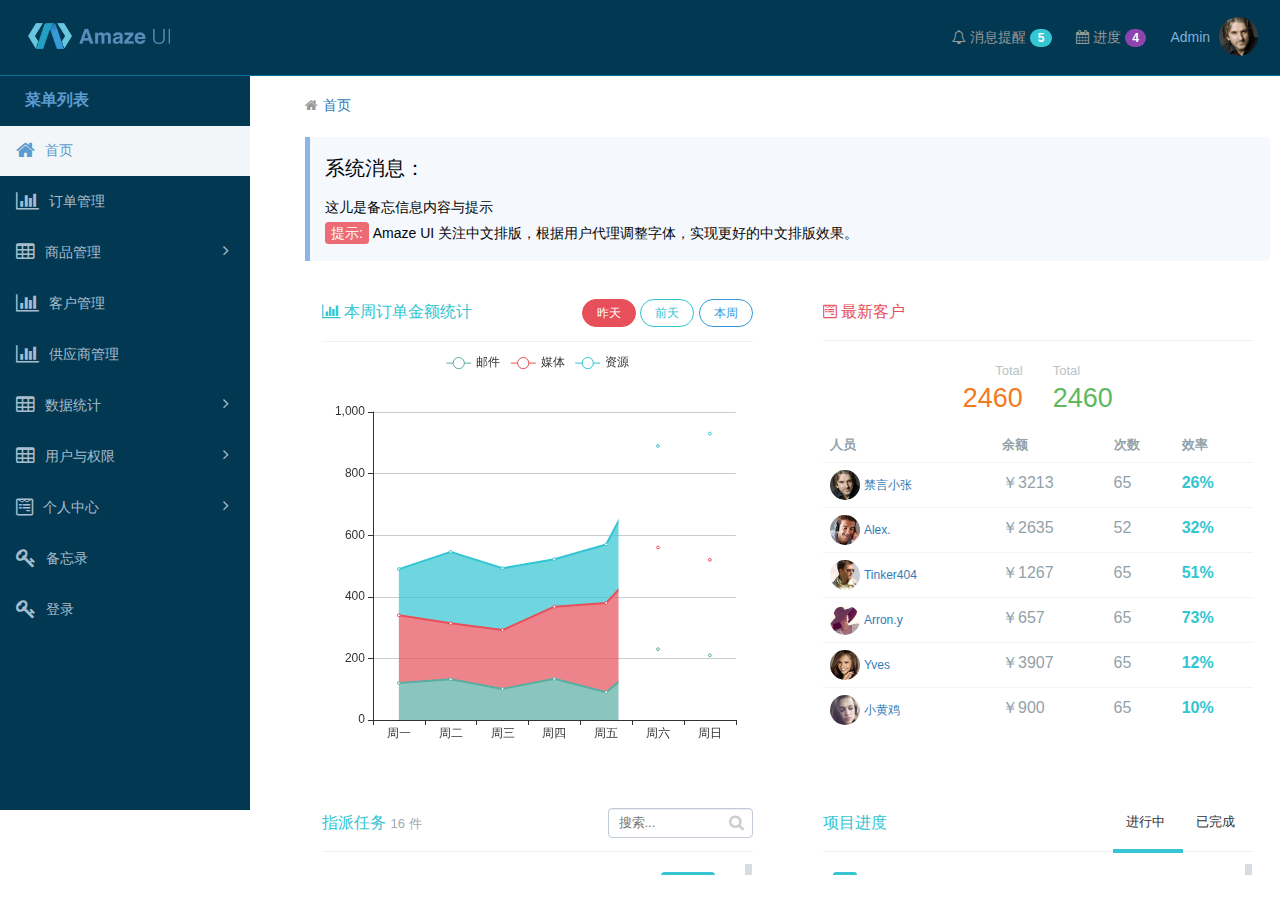
==== commit 44a9479b: "修改页面" ====
--- a/amz/index.html
+++ b/amz/index.html
@@ -35,7 +35,7 @@
             <ul class="am-nav am-nav-pills am-topbar-nav am-topbar-right admin-header-list tpl-header-list">
                 <li class="am-dropdown" data-am-dropdown data-am-dropdown-toggle>
                     <a class="am-dropdown-toggle tpl-header-list-link" href="javascript:;">
-                        <span class="am-icon-bell-o"></span> 提醒 <span class="am-badge tpl-badge-success am-round">5</span></span>
+                        <span class="am-icon-bell-o"></span> 消息提醒 <span class="am-badge tpl-badge-success am-round">5</span></span>
                     </a>
                     <ul class="am-dropdown-content tpl-dropdown-content">
                         <li class="tpl-dropdown-content-external">
@@ -49,36 +49,6 @@
                         <li class="tpl-dropdown-list-bdbc"><a href="#" class="tpl-dropdown-list-fl"><span class="am-icon-btn am-icon-bell-o tpl-dropdown-ico-btn-size tpl-badge-warning"></span> 追加统计代码</a>
                             <span class="tpl-dropdown-list-fr">2天前</span>
                         </li>
-                    </ul>
-                </li>
-                <li class="am-dropdown" data-am-dropdown data-am-dropdown-toggle>
-                    <a class="am-dropdown-toggle tpl-header-list-link" href="javascript:;">
-                        <span class="am-icon-comment-o"></span> 消息 <span class="am-badge tpl-badge-danger am-round">9</span></span>
-                    </a>
-                    <ul class="am-dropdown-content tpl-dropdown-content">
-                        <li class="tpl-dropdown-content-external">
-                            <h3>你有 <span class="tpl-color-danger">9</span> 条新消息</h3><a href="###">全部</a></li>
-                        <li>
-                            <a href="#" class="tpl-dropdown-content-message">
-                                <span class="tpl-dropdown-content-photo">
-                      <img src="assets/img/user02.png" alt=""> </span>
-                                <span class="tpl-dropdown-content-subject">
-                      <span class="tpl-dropdown-content-from"> 禁言小张 </span>
-                                <span class="tpl-dropdown-content-time">10分钟前 </span>
-                                </span>
-                                <span class="tpl-dropdown-content-font"> Amaze UI 的诞生，依托于 GitHub 及其他技术社区上一些优秀的资源；Amaze UI 的成长，则离不开用户的支持。 </span>
-                            </a>
-                            <a href="#" class="tpl-dropdown-content-message">
-                                <span class="tpl-dropdown-content-photo">
-                      <img src="assets/img/user03.png" alt=""> </span>
-                                <span class="tpl-dropdown-content-subject">
-                      <span class="tpl-dropdown-content-from"> Steam </span>
-                                <span class="tpl-dropdown-content-time">18分钟前</span>
-                                </span>
-                                <span class="tpl-dropdown-content-font"> 为了能最准确的传达所描述的问题， 建议你在反馈时附上演示，方便我们理解。 </span>
-                            </a>
-                        </li>
-
                     </ul>
                 </li>
                 <li class="am-dropdown" data-am-dropdown data-am-dropdown-toggle>
@@ -157,7 +127,6 @@
                         <a href="order/index.html" target="main" class="nav-link tpl-left-nav-link-list">
                             <i class="am-icon-bar-chart"></i>
                             <span>订单管理</span>
-                            <i class="tpl-left-nav-content tpl-badge-danger">12</i>
                         </a>
                     </li>
   
@@ -187,14 +156,12 @@
                         <a href="chart.html" target="main" class="nav-link tpl-left-nav-link-list">
                             <i class="am-icon-bar-chart"></i>
                             <span>客户管理</span>
-                            <i class="tpl-left-nav-content tpl-badge-danger">12</i>
                         </a>
                     </li>
                     <li class="tpl-left-nav-item">
                         <a href="chart.html" target="main" class="nav-link tpl-left-nav-link-list">
                             <i class="am-icon-bar-chart"></i>
                             <span>供应商管理</span>
-                            <i class="tpl-left-nav-content tpl-badge-danger">12</i>
                         </a>
                     </li>
                     <li class="tpl-left-nav-item">
@@ -213,17 +180,14 @@
                                 <a href="table-images-list.html"  target="main">
                                     <i class="am-icon-angle-right"></i>
                                     <span>产品统计</span>
-                                    <i class="tpl-left-nav-content tpl-badge-success">18</i>
                                 </a>
                                 <a href="form-news.html" target="main">
                                     <i class="am-icon-angle-right"></i>
                                     <span>客户统计</span>
-                                    <i class="tpl-left-nav-content tpl-badge-primary">5</i>
                                 </a>
                                 <a href="form-news.html" target="main">
                                     <i class="am-icon-angle-right"></i>
                                     <span>供应商统计</span>
-                                    <i class="tpl-left-nav-content tpl-badge-primary">5</i>
                                 </a>
                             </li>
                         </ul>
@@ -249,7 +213,6 @@
                                 <a href="table-images-list.html"  target="main">
                                     <i class="am-icon-angle-right"></i>
                                     <span>权限设定</span>
-                                    <i class="tpl-left-nav-content tpl-badge-success">18</i>
                                 </a>
                             </li>
                         </ul>
--- a/amz/assets/css/app.css
+++ b/amz/assets/css/app.css
@@ -1,2045 +1,2045 @@
-/* Write your styles */
-::-webkit-scrollbar{width:6px;}
-div::-webkit-scrollbar{width:0px;}
-
-::-webkit-scrollbar-track
-{
-    -webkit-box-shadow: inset 0 0 6px rgba(0,0,0,0.3);
-    background-color: #ccc;
-}/* 滚动条的滑轨背景颜色 */
-::-webkit-scrollbar-thumb{background-color:#ccc;}
-::-webkit-scrollbar-thumb:hover {background-color:#ccc}
-::-webkit-scrollbar-thumb:active {background-color:#ccc}
-BODY   {
-    SCROLLBAR-FACE-COLOR:   rgb(10,236,209);   //滚动条凸出部分的颜色
-SCROLLBAR-HIGHLIGHT-COLOR:   rgb(23,255,155);//滚动条空白部分的颜色
-SCROLLBAR-SHADOW-COLOR:   rgb(255,116,23);//立体滚动条阴影的颜色
-SCROLLBAR-ARROW-COLOR:   rgb(93,232,255);//上下按钮上三角箭头的颜色
-SCROLLBAR-TRACK-COLOR:   rgba(255,70,130,0);//滚动条的背景颜色
-SCROLLBAR-DARKSHADOW-COLOR:   rgb(10,0,209);//滚动条强阴影的颜
-SCROLLBAR-BASE-COLOR:   rgb(66,93,128)/滚动条的基本颜色
-}
-
-html, body {
-    background: #fff;
-    overflow: inherit;
-}
-
-ul, li {
-    margin: 0;
-    padding: 0;
-    list-style: none;
-}
-
-input {
-    border: none;
-}
-
-a {
-    color: #337ab7;
-}
-
-a:hover {
-    cursor: pointer;
-    color: #23527c;
-}
-
-.am-breadcrumb {
-    padding: 0;
-    margin-top: 10px;
-}
-
-.am-topbar-inverse {
-    background: #023852;
-}
-
-.am-topbar-brand {
-    color: #337ab7;
-    margin-right: 20px;
-}
-
-.am-topbar-brand {
-    height: 75px;
-    line-height: 75px;
-}
-
-.am-topbar {
-    min-height: 75px;
-    line-height: 75px;
-}
-.am-topbar-inverse .am-topbar-nav>li>a {
-    height: 75px;
-    line-height: 75px;
-    padding: 0 12px;
-}
-
-.am-topbar-inverse .am-topbar-nav>li>a:focus,
-.am-topbar-inverse .am-topbar-nav>li>a:hover {
-    background: none;
-    color: initial;
-}
-
-.am-topbar-inverse .am-topbar-nav>li>a:after {
-    border-bottom: none;
-}
-
-.am-topbar-inverse .am-topbar-nav>li>a:focus:after,
-.am-topbar-inverse .am-topbar-nav>li>a:hover:after {
-    border-bottom: none;
-}
-
-.am-topbar-inverse .am-topbar-nav>li>a {}
-
-.am-nav-pills>li+li {
-    margin-left: 0;
-}
-
-.am-topbar-inverse .am-topbar-nav>li.am-active>a,
-.am-topbar-inverse .am-topbar-nav>li.am-active>a:focus,
-.am-topbar-inverse .am-topbar-nav>li.am-active>a:hover {
-    background-color: #f9fafc;
-}
-
-ul.am-dropdown-content>li>a:focus,
-ul.am-dropdown-content>li>a:hover {
-    background: none;
-}
-
-ul.am-dropdown-content>li>a {
-    color: #96a5aa;
-    padding: 12px 8px 12px 18px;
-    white-space: initial;
-    font-size: 12px;
-    display: table-cell;
-}
-.admin-sidebar-list li a {
-    color: #485a6a;
-    font-size: 14px;
-}
-
-.tpl-color-success {
-    color: #36c6d3;
-}
-
-.tpl-color-danger {
-    color: #ed6b75;
-}
-
-.tpl-color-warning {
-    color: #F1C40F;
-}
-
-.tpl-color-primary {
-    color: #8E44AD;
-}
-
-.tpl-badge-success {
-    background-color: #36c6d3!important;
-}
-
-.tpl-badge-danger {
-    background-color: #ed6b75!important;
-}
-
-.tpl-badge-warning {
-    background-color: #F1C40F!important;
-}
-
-.tpl-badge-primary {
-    background-color: #8E44AD!important;
-}
-
-.tpl-header-list li {
-    color: #999;
-}
-
-.tpl-header-list li:last-child {
-    border-bottom: none;
-}
-
-.tpl-header-list li:hover {
-    background: #f9fafc;
-}
-
-.tpl-header-list-link {
-    color: #999!important;
-}
-
-.tpl-header-list-user-nick {
-    color: #7FB0DA;
-}
-
-.tpl-header-list-user-nick {
-    color: #7FB0DA;
-}
-
-.tpl-header-list-user-ico img {
-    margin-left: 5px;
-    margin-top: -4px;
-    height: 39px;
-    display: inline-block;
-    border-radius: 50%;
-}
-
-.tpl-header-list-ico-out-size {
-    font-size: 16px;
-}
-
-ul.tpl-dropdown-content {
-    width: 260px;
-    padding: 8px;
-}
-
-ul.tpl-dropdown-content li>a.tpl-dropdown-content-message {
-    padding: 16px 12px;
-    display: block;
-    border-bottom: 1px solid #F1F4F7;
-}
-
-ul.tpl-dropdown-content li>a.tpl-dropdown-content-message:last-child {
-    border-bottom: none;
-}
-
-.tpl-dropdown-content-photo {
-    float: left;
-    margin: 0 6px 6px 0;
-}
-
-.tpl-dropdown-content-photo img {
-    height: 40px;
-    width: 40px;
-    -webkit-border-radius: 50%!important;
-    -moz-border-radius: 50%!important;
-    -ms-border-radius: 50%!important;
-    -o-border-radius: 50%!important;
-    border-radius: 50%!important;
-}
-
-.tpl-dropdown-content-subject {
-    display: block;
-    margin-left: 46px;
-}
-
-.tpl-dropdown-content-external {
-    display: block;
-    overflow: hidden;
-    padding: 10px;
-    letter-spacing: .5px;
-    border-bottom: 1px solid #F1F4F7;
-}
-
-.tpl-dropdown-content-external a {
-    padding: 0!important;
-    display: block!important;
-    float: right;
-    clear: none!important;
-}
-
-.tpl-dropdown-content-external h3 {
-    margin: 0;
-    padding: 0;
-    font-size: 13px;
-    color: #96a5aa;
-    font-weight: normal;
-    /*display: inline-block;*/
-    float: left;
-}
-
-.tpl-dropdown-content-external h3 span {
-    font-weight: 600;
-    font-size: 16px;
-}
-
-.tpl-dropdown-content-from {
-    font-size: 13px;
-    font-weight: 600;
-}
-
-.tpl-dropdown-content-time {
-    font-size: 12px;
-    font-weight: 400;
-    opacity: .5;
-    filter: alpha(opacity=50);
-    float: right;
-}
-
-.tpl-dropdown-content-font {
-    display: block!important;
-    font-size: 12px;
-    line-height: 22px;
-    margin-left: 46px;
-}
-
-.tpl-dropdown-ico-btn-size {
-    width: 18px;
-    height: 18px;
-    line-height: 18px;
-    font-size: 8px;
-    color: #fff;
-}
-
-.tpl-dropdown-list-fl {
-    width: 70%;
-    position: relative;
-}
-
-.tpl-dropdown-list-fr {
-    width: 30%;
-    display: table-cell;
-    font-size: 12px;
-    text-align: right;
-    line-height: initial;
-    vertical-align: middle;
-    padding-right: 20px;
-}
-
-.tpl-dropdown-list-bdbc {
-    border-bottom: 1px solid #F1F4F7;
-}
-
-.tpl-dropdown-list-bdbc:last-child {
-    border-bottom: none;
-}
-
-.tpl-logo {
-    display: inline-block;
-    vertical-align: middle;
-    margin-top: -5px;
-    padding-left: 18px;
-    width: 160px;
-}
-
-.tpl-logo img {
-    display: block;
-    width: 100%;
-}
-
-.tpl-dropdown-content .task {
-    margin-bottom: 5px;
-}
-
-.tpl-dropdown-content .desc {
-    font-size: 13px;
-    font-weight: 300;
-}
-
-.tpl-dropdown-content .percent {
-    float: right;
-    font-weight: 600;
-    display: inline-block;
-}
-
-.tpl-dropdown-content-progress {
-    display: block!important;
-}
-
-.tpl-dropdown-content .progress {
-    display: block;
-    background-color: #f5f5f5;
-    margin: 8px 0 2px;
-}
-
-.tpl-progress {
-    height: 16px;
-    margin-bottom: 0;
-}
-
-.tpl-dropdown-content .progress-bar {
-    float: left;
-    width: 0%;
-    height: 100%;
-    font-size: 12px;
-    line-height: 20px;
-    color: #fff;
-    text-align: center;
-    background-color: #337ab7;
-    -webkit-box-shadow: inset 0 -1px 0 rgba(0, 0, 0, 0.15);
-    box-shadow: inset 0 -1px 0 rgba(0, 0, 0, 0.15);
-    -webkit-transition: width 0.6s ease;
-    -o-transition: width 0.6s ease;
-    transition: width 0.6s ease;
-}
-
-.tpl-page-container {
-    margin: 0;
-    padding: 0px 0 0 0px;
-}
-
-.tpl-page-header-fixed {
-    margin-top: 75px;
-}
-
-.tpl-navbar-collapse {
-
-    width: 275px;
-    float: left;
-    background: #fff;
-    border-radius: 6px;
-    box-shadow: inset 0 1px 0 rgba(255, 255, 255, 0.1);
-    padding-bottom: 20px;
-}
-
-.admin-offcanvas-bar {
-    border-radius: 2px;
-    overflow: hidden;
-}
-
-.tpl-page-container-nav-heading {
-    height: 50px;
-    padding: 25px 15px 10px;
-    color: #5C9ACF;
-    font-size: 13px;
-    font-weight: 600;
-}
-
-.admin-sidebar-sub {
-    background: none;
-    padding-left: 0;
-}
-
-.admin-sidebar-list .admin-sidebar-sub li {
-    padding-left: 0;
-}
-
-.admin-sidebar-sub li:first-child {
-    border-top: none;
-}
-
-.admin-sidebar-list li {
-    position: relative;
-    border: none;
-    padding-left: 24px;
-    border-left: 3px solid #fff;
-}
-
-.admin-sidebar-list .admin-parent li {}
-
-.tpl-page-container-ico {
-    font-size: 20px;
-    position: absolute;
-    top: 6px;
-    left: 18px;
-    padding-right: 10px;
-    color: #a7bdcd;
-}
-
-.tpl-sidebar-list {}
-
-.tpl-sidebar-list li.tpl-sidebar-list-hover:hover a,
-.tpl-sidebar-list li.tpl-sidebar-list-hover.active a {
-    color: #5b9bd1;
-}
-
-.tpl-sidebar-list li.tpl-sidebar-list-hover:hover .tpl-page-container-ico,
-.tpl-sidebar-list li.tpl-sidebar-list-hover.active .tpl-page-container-ico {
-    color: #5b9bd1;
-}
-
-.tpl-sidebar-list li.tpl-sidebar-list-hover:hover,
-.tpl-sidebar-list li.tpl-sidebar-list-hover.active {
-    background: #f2f6f9;
-    border-left: 3px solid #5C9ACF!important;
-}
-
-.tpl-sidebar-list-hover-show .tpl-sidebar-list-hover-show-font:hover,
-.tpl-sidebar-list-hover-show .tpl-sidebar-list-hover-show-font:hover .tpl-page-container-ico {
-    color: #5b9bd1;
-}
-
-.tpl-sidebar-list-hover-show.active .tpl-sidebar-list-hover-show-font,
-.tpl-sidebar-list-hover-show.active .tpl-sidebar-list-hover-show-font .tpl-page-container-ico {
-    color: #5b9bd1;
-}
-
-.tpl-sidebar-list-hover-show:hover,
-.tpl-sidebar-list-hover-show.active {
-    background: #f2f6f9;
-    border-left: 3px solid #f2f6f9;
-}
-
-.admin-sidebar-sub li:hover,
-.admin-sidebar-sub li.active {
-    background: #f2f6f9;
-    border-left: 3px solid #f2f6f9;
-}
-
-.admin-sidebar-sub li:hover a,
-.admin-sidebar-sub li.active a {
-    color: #5b9bd1;
-}
-
-.tpl-topbar-list-button {
-    float: left;
-    color: #C0CDDC;
-    font-size: 18px;
-}
-
-.tpl-topbar-list-button span {
-    cursor: pointer;
-}
-
-.tpl-content-wrapper {
-    padding-left: 305px;
-    padding-top: 10px;
-}
-
-.tpl-content-wrapper-hover {
-    padding-left: 0px;
-}
-
-.tpl-content-page-title {
-    color: #697882;
-    font-size: 22px;
-    font-weight: 400;
-}
-.b-box{
-    width:303px;
-    overflow-x: hidden ;
-}
-.tpl-left-nav {
-    width: 285px;
-
-    overflow-x: hidden ;
-    float: left;
-    border-radius: 0px;
-    box-shadow: inset 0 1px 0 rgba(255, 255, 255, 0.1);
-    padding-bottom: 20px;
-    background: #023852;
-}
-
-.tpl-left-nav-title {
-    height: 50px;
-    line-height:50px;
-    padding-left:25px;
-    color: #5C9ACF;
-    font-size: 16px;
-    font-weight: 600;
-}
-
-.tpl-left-nav-list {
-    width: 285px;
-    overflow-x:hidden; 
-}
-
-.tpl-left-nav-item .nav-link {
-    display: block;
-    position: relative;
-    margin: 1px 0 0;
-    border: 0;
-    padding: 12px 15px;
-    padding-top: 6px;
-    text-decoration: none;
-    color: #485a6a;
-    font-size: 14px;
-}
-
-.tpl-left-nav-item .nav-link span,
-.tpl-left-nav-sub-menu a span {
-    font-size: 14px;
-    font-weight: 400;
-    color: #a7bdcd;
-}
-
-.tpl-left-nav-item .nav-link i,
-.tpl-left-nav-sub-menu a i {
-    font-size: 20px;
-    position: relative;
-    text-shadow: none;
-    font-weight: 300;
-    top: 2px;
-    margin-left: 1px;
-    margin-right: 6px;
-    color: #a7bdcd;
-}
-
-.tpl-left-nav-item .nav-link:hover {
-    background: #cccccc;
-    color: #5b9bd1;
-    border-left: 3px solid #5C9ACF!important;
-    margin-left: -3px;
-    padding-left: 15px;
-}
-
-.tpl-left-nav-item .nav-link:hover i,
-.tpl-left-nav-sub-menu a:hover i {
-    color: #5b9bd1;
-}
-
-.tpl-left-nav-item .nav-link:hover span,
-.tpl-left-nav-sub-menu a:hover span {
-    color: #5b9bd1;
-}
-
-.tpl-left-nav-item .nav-link.active {
-    border-left: 3px solid #5C9ACF!important;
-    background: #f2f6f9;
-    margin-left: -3px;
-    padding-left: 15px;
-}
-
-.tpl-left-nav-item .nav-link.active span,
-.tpl-left-nav-item .nav-link.active i {
-    color: #5b9bd1;
-}
-
-.tpl-left-nav-sub-menu {
-    list-style: none;
-    display: none;
-    padding: 0;
-    margin: 0;
-}
-
-.tpl-header-nav-hover-ico {
-    color: #C0CDDC!important;
-    font-size: 19px!important;
-}
-
-.tpl-left-nav-more-ico {
-    -webkit-transition: all 300ms;
-    transition: all 300ms;
-    font-size: 16px!important;
-    top: 4px!important;
-}
-
-.tpl-left-nav-more-ico-rotate {
-    -webkit-transform: rotate(90deg);
-    transform: rotate(90deg);
-    -webkit-transition: all 300ms;
-    transition: all 300ms;
-}
-
-.tpl-left-nav-sub-menu a {
-    display: block;
-    margin: 0;
-    padding: 4px 14px 9px 30px;
-    text-decoration: none;
-    font-size: 14px;
-    font-weight: 400;
-    background: 0 0;
-}
-
-.tpl-left-nav-sub-menu a:hover{
-    background: #cccccc;
-}
-.tpl-left-nav-sub-menu a.active {
-    color: #5b9bd1;
-    background: #f2f6f9!important;
-}
-
-.tpl-left-nav-sub-menu a.active i,
-.tpl-left-nav-sub-menu a.active span {
-    color: #5b9bd1;
-    background: #f2f6f9!important;
-}
-
-.tpl-left-nav-content-ico {
-    font-size: 14px!important;
-    position: relative;
-    top: 8px!important;
-    color: #ffbe40!important;
-}
-
-.tpl-left-nav-content {
-    background-color: #36c6d3;
-    border-radius: 1000px;
-    color: #fff!important;
-    padding: 0px 8px!important;
-    float: right;
-    position: relative;
-    font-style: normal;
-    font-family: "微软雅黑";
-    top: 10px!important;
-    font-size: 12px!important;
-}
-
-.tpl-content-scope {}
-
-.note {
-    margin: 0 0 20px;
-    padding: 15px 30px 15px 15px;
-    border-left: 5px solid #eee;
-    border-radius: 0 4px 4px 0;
-    font-size: 13px;
-}
-
-.note h3 {
-    margin-bottom: 10px;
-    font-size: 20px;
-    font-weight: 500;
-}
-
-.note p {
-    margin: 0;
-    font-size: 14px;
-    line-height: 26px;
-}
-
-.note-info {
-    background-color: #f5f8fd;
-    border-color: #8bb4e7;
-    color: #010407;
-}
-
-.label-danger {
-    background-color: #ed6b75;
-}
-
-.label {
-    display: inline;
-    padding: 0.2em 0.6em 0.3em;
-    font-size: 75%;
-    font-weight: bold;
-    line-height: 1;
-    color: #fff;
-    text-align: center;
-    white-space: nowrap;
-    vertical-align: baseline;
-    border-radius: .25em;
-}
-
-.dashboard-stat .visual {
-    width: 80px;
-    height: 80px;
-    display: block;
-    float: left;
-    padding-top: 10px;
-    padding-left: 15px;
-    margin-bottom: 15px;
-    font-size: 35px;
-    line-height: 35px;
-}
-
-.dashboard-stat.blue .visual>i {
-    color: #FFF;
-    opacity: .1;
-    filter: alpha(opacity=10);
-}
-
-.dashboard-stat .visual>i {
-    margin-left: -35px;
-    font-size: 110px;
-    line-height: 110px;
-}
-
-.dashboard-stat .details {
-    position: absolute;
-    right: 15px;
-    padding-right: 15px;
-}
-
-.dashboard-stat.blue .details .number {
-    color: #FFF;
-}
-
-.dashboard-stat .details .number {
-    padding-top: 25px;
-    text-align: right;
-    font-size: 34px;
-    line-height: 36px;
-    letter-spacing: -1px;
-    margin-bottom: 0;
-    font-weight: 300;
-}
-
-.dashboard-stat.blue .details .desc {
-    color: #FFF;
-    opacity: 1;
-    filter: alpha(opacity=100);
-}
-
-.dashboard-stat .details .desc {
-    text-align: right;
-    font-size: 16px;
-    letter-spacing: 0;
-    font-weight: 300;
-}
-
-.dashboard-stat.blue .more {
-    color: #FFF;
-    background-color: #258fd7;
-}
-
-.dashboard-stat {
-    display: block;
-    margin-bottom: 25px;
-    overflow: hidden;
-    border-radius: 4px;
-}
-
-.dashboard-stat .more {
-    clear: both;
-    display: block;
-    padding: 6px 10px;
-    position: relative;
-    text-transform: uppercase;
-    font-weight: 300;
-    font-size: 11px;
-    opacity: .7;
-    filter: alpha(opacity=70);
-}
-
-.row {
-    margin-left: -18px;
-    margin-right: -18px;
-    overflow: hidden;
-}
-
-.row-mb {
-    margin-bottom: 25px;
-}
-
-.dashboard-stat.blue {
-    background-color: #3598dc;
-}
-
-.dashboard-stat.red {
-    background-color: #e7505a;
-}
-
-.dashboard-stat.green {
-    background-color: #32c5d2;
-}
-
-.dashboard-stat.purple {
-    background-color: #8E44AD;
-}
-
-.dashboard-stat .more>i {
-    display: inline-block;
-    margin-top: 1px;
-    float: right;
-}
-
-.m-icon-swapright {
-    background-position: -27px -10px;
-}
-
-.m-icon-white {
-    background-image: url(../img/syncfusion-icons-white.png);
-}
-
-.dashboard-stat.red .more {
-    color: #fff;
-    background-color: #e53e49;
-}
-
-.dashboard-stat.red .visual>i {
-    color: #fff;
-    opacity: .1;
-    filter: alpha(opacity=10);
-}
-
-.dashboard-stat.red .details .number {
-    color: #fff;
-}
-
-.dashboard-stat.red .details .desc {
-    color: #fff;
-    opacity: 1;
-    filter: alpha(opacity=100);
-}
-
-[class^=m-icon-] {
-    width: 14px;
-    height: 14px;
-    margin-top: 3px;
-    line-height: 14px;
-    vertical-align: top;
-}
-
-.dashboard-stat.green .details .number {
-    color: #FFF;
-}
-
-.dashboard-stat.green .details .desc {
-    color: #FFF;
-    opacity: 1;
-    filter: alpha(opacity=100);
-}
-
-.dashboard-stat.green .more {
-    color: #FFF;
-    background-color: #2bb8c4;
-}
-
-.dashboard-stat.green .visual>i {
-    color: #FFF;
-    opacity: .1;
-    filter: alpha(opacity=10);
-}
-
-.dashboard-stat.purple .visual>i {
-    color: #fff;
-    opacity: .1;
-    filter: alpha(opacity=10);
-}
-
-.dashboard-stat.purple .details .number {
-    color: #fff;
-}
-
-.dashboard-stat.purple .details .desc {
-    color: #fff;
-    opacity: 1;
-    filter: alpha(opacity=100);
-}
-
-.dashboard-stat.purple .more {
-    color: #fff;
-    background-color: #823e9e;
-}
-
-.tpl-portlet {
-    padding: 12px 20px 15px;
-    background-color: #fff;
-    border-radius: 4px;
-}
-
-.tpl-portlet-title {
-    padding: 0;
-    min-height: 48px;
-    border-bottom: 1px solid #eef1f5;
-    margin-bottom: 10px;
-    overflow: hidden;
-}
-
-.tpl-caption {
-    color: #666;
-    padding: 10px 0;
-    float: left;
-    display: inline-block;
-    font-size: 16px;
-    line-height: 18px;
-}
-
-.font-green {
-    color: #32c5d2!important;
-}
-
-.font-red {
-    color: #e7505a!important;
-}
-
-.bold {
-    font-weight: 700!important;
-}
-
-.actions {
-    float: right;
-    display: inline-block;
-    padding: 6px 0 14px;
-}
-
-.actions-btn {
-    width: 100%;
-}
-
-.actions-btn li {
-    display: inline-block;
-    padding: 4px 14px;
-    font-size: 12px;
-    line-height: 1.5;
-    color: #e7505a;
-    border: 1px solid #e7505a;
-    border-radius: 60px;
-    cursor: pointer;
-}
-
-.actions-btn li:hover {
-    transition: all .3s;
-}
-
-.actions-btn li.red {
-    border-color: #e7505a;
-    color: #e7505a;
-    background: 0 0;
-}
-
-.actions-btn li.red:hover,
-.actions-btn li.red-on {
-    border-color: #e7505a;
-    color: #fff;
-    background-color: #e7505a;
-}
-
-.actions-btn li.green {
-    border-color: #32c5d2;
-    color: #32c5d2;
-    background: 0 0;
-}
-
-.actions-btn li.green:hover,
-.actions-btn li.green-on {
-    border-color: #32c5d2;
-    color: #FFF;
-    background-color: #32c5d2;
-}
-
-.actions-btn li.purple {
-    border-color: #8E44AD;
-    color: #8E44AD;
-    background: 0 0;
-}
-
-.actions-btn li.purple:hover,
-.actions-btn li.purple-on {
-    border-color: #8E44AD;
-    color: #FFF;
-    background-color: #8E44AD;
-}
-
-.actions-btn li.dark {
-    border-color: #2f353b;
-    color: #2f353b;
-    background: 0 0;
-}
-
-.actions-btn li.dark:hover,
-.actions-btn li.dark-on {
-    border-color: #2f353b;
-    color: #FFF;
-    background-color: #2f353b;
-}
-
-.actions-btn li.blue {
-    border-color: #3598dc;
-    color: #3598dc;
-    background: 0 0;
-}
-
-.actions-btn li.blue:hover,
-.actions-btn li.blue-on {
-    border-color: #3598dc;
-    color: #FFF;
-    background-color: #3598dc;
-}
-
-.tpl-echarts {
-    width: 100%;
-    min-height: 400px;
-}
-
-.tpl-scrollable {
-    width: 100%;
-    min-height: 400px;
-}
-
-.number-stats {}
-
-.number-stats {
-    padding: 10px 0 16px;
-    overflow: hidden;
-}
-
-.number-stats .stat-number .title {
-    font-size: 13px;
-    margin-bottom: 3px;
-    color: #B8C3C7;
-}
-
-.number-stats .stat-number .number {
-    font-size: 27px;
-    line-height: 27px;
-}
-
-.tpl-table-uppercase {
-    font-weight: 600;
-    font-size: 13px;
-    color: #93a2a9;
-    border: 0;
-    border-bottom: none;
-}
-
-.tpl-table-uppercase>th {
-    border: none!important;
-}
-
-.tpl-table-uppercase td {
-    border-top: 1px solid #F2F5F8!important;
-}
-
-.tpl-table .user-pic {
-    display: inline-block;
-    vertical-align: middle;
-    height: 30px;
-    -webkit-border-radius: 100%;
-    -moz-border-radius: 100%;
-    -ms-border-radius: 100%;
-    -o-border-radius: 100%;
-    border-radius: 100%;
-}
-
-.tpl-table .user-name {
-    font-size: 12px;
-}
-
-.tpl-table {
-    margin-bottom: 0;
-}
-
-.am-table>tbody>tr>td,
-.am-table>tbody>tr>th,
-.am-table>tfoot>tr>td,
-.am-table>tfoot>tr>th,
-.am-table>thead>tr>td,
-.am-table>thead>tr>th {
-    border-top: 1px solid #F2F5F8;
-    color: #93a2a9;
-}
-
-.font-green {
-    color: #32c5d2!important;
-}
-
-.caption-helper {
-    padding: 0;
-    margin: 0;
-    line-height: 13px;
-    color: #9eacb4;
-    font-size: 13px;
-    font-weight: 400;
-}
-
-.input-inline {
-    display: inline-block;
-    width: auto;
-    vertical-align: middle;
-}
-
-.input-small {
-    width: 145px!important;
-}
-
-.input-icon {
-    position: relative;
-    left: 0;
-}
-
-.input-icon i {
-    font-size: 14px;
-    margin-top: 9px;
-}
-
-.input-icon>i {
-    color: #ccc;
-    position: absolute;
-    margin-top: 2px;
-    z-index: 3;
-    width: 16px;
-    font-size: 16px;
-    text-align: center;
-    left: 0;
-    left: auto;
-    right: 8px;
-    float: right;
-}
-
-.form-control {
-    display: block;
-    width: 100%;
-    height: 34px;
-    padding: 6px 12px;
-    font-size: 14px;
-    line-height: 1.42857;
-    color: #4d6b8a;
-    background-color: #fff;
-    background-image: none;
-    border: 1px solid #c2cad8;
-    border-radius: 4px;
-    -webkit-box-shadow: inset 0 1px 1px rgba(0, 0, 0, 0.075);
-    box-shadow: inset 0 1px 1px rgba(0, 0, 0, 0.075);
-    -webkit-transition: border-color ease-in-out 0.15s, box-shadow ease-in-out 0.15s;
-    -o-transition: border-color ease-in-out 0.15s, box-shadow ease-in-out 0.15s;
-    transition: border-color ease-in-out 0.15s, box-shadow ease-in-out 0.15s;
-    outline: none;
-}
-
-.form-control {
-    height: 30px;
-    padding: 2px 26px 3px 10px;
-    font-size: 13px;
-}
-
-.input-icon.right {
-    left: auto;
-    right: 0;
-}
-
-.tpl-portlet-input {
-    float: right;
-    display: inline-block;
-    padding: 4px 0;
-}
-
-.wrapper {
-    z-index: 1;
-    height: 400px;
-    width: 100%;
-    background: #fff;
-    overflow: hidden;
-    position: relative;
-}
-
-.scroller {
-    position: absolute;
-    z-index: 1;
-    -webkit-tap-highlight-color: rgba(0, 0, 0, 0);
-    width: 100%;
-    -webkit-transform: translateZ(0);
-    -moz-transform: translateZ(0);
-    -ms-transform: translateZ(0);
-    -o-transform: translateZ(0);
-    transform: translateZ(0);
-    -webkit-touch-callout: none;
-    -webkit-user-select: none;
-    -moz-user-select: none;
-    -ms-user-select: none;
-    user-select: none;
-    -webkit-text-size-adjust: none;
-    -moz-text-size-adjust: none;
-    -ms-text-size-adjust: none;
-    -o-text-size-adjust: none;
-    text-size-adjust: none;
-}
-
-.scroller ul {
-    list-style: none;
-    padding: 0;
-    margin: 0;
-    width: 100%;
-    text-align: left;
-}
-
-.scroller li {
-    padding: 0 10px;
-    height: 40px;
-    line-height: 40px;
-    font-size: 14px;
-}
-
-.iScrollIndicator {
-    background: rgb(215, 220, 226)!important;
-    border: none!important;
-    border-radius: 0!important;
-    opacity: 1!important;
-}
-
-.iScrollVerticalScrollbar {
-    opacity: 1!important;
-}
-
-.tpl-task-list {
-    list-style: none;
-    padding: 0;
-    margin: 0;
-}
-
-.tpl-task-list li {
-    position: relative;
-    padding: 10px!important;
-    border-bottom: 1px solid #F4F6F9;
-    height: auto!important;
-    font-size: 14px!important;
-    line-height: 22px!important;
-}
-
-.task-checkbox {
-    float: left;
-    width: 30px;
-}
-
-.task-title {
-    color: #838FA1;
-    margin-right: 10px;
-}
-
-.task-title-sp {
-    margin-right: 5px;
-}
-
-.label-sm {
-    font-size: 13px;
-    padding: 2px 5px;
-}
-
-.label-success {
-    background-color: #36c6d3;
-}
-
-.label {
-    text-shadow: none!important;
-    font-size: 14px;
-    font-weight: 300;
-    padding: 3px 6px;
-    color: #fff;
-}
-
-.task-config {
-    display: none;
-    position: absolute;
-    top: 1px;
-    right: 10px;
-}
-
-.tpl-task-list li:hover .task-config {
-    display: block;
-    margin-bottom: 0!important;
-}
-
-.tpl-task-list-hover {
-    padding: 2px 12px;
-    color: #666;
-    border-radius: 3px;
-    background-color: #e1e5ec;
-    border-color: #e1e5ec;
-}
-
-.tpl-task-list-hover:hover {
-    color: #999;
-}
-
-.tpl-task-list-dropdown {
-    position: absolute;
-    top: 10px;
-    left: -85px;
-}
-
-.tpl-task-list-dropdown-ul {
-    width: 80px!important;
-    min-width: 80px!important;
-}
-
-.tpl-task-list-dropdown-ul li {
-    /*padding: 0!important;*/
-    text-align: center;
-}
-
-.tpl-task-list>li:hover {
-    background: #F4F6F9;
-}
-
-.tpl-task-list-dropdown-ul li a {
-    padding: 0!important;
-    display: inherit!important;
-}
-
-.label-danger {
-    background-color: #ed6b75;
-}
-
-.label-warning {
-    background-color: #F1C40F;
-}
-
-.label-default {
-    background-color: #bac3d0;
-}
-
-.tpl-index-tabs {
-    position: relative;
-}
-
-.tpl-index-tabs .am-nav-tabs {
-    border: none;
-    position: absolute;
-    top: -55px;
-    right: 0;
-}
-
-.tpl-index-tabs .am-nav-tabs li a {
-    color: #333;
-    font-size: 13px;
-    border: none;
-    padding-bottom: 16px;
-}
-
-.tpl-index-tabs .am-nav-tabs li a:hover {
-    background: transparent;
-    border: none;
-    border-bottom: 4px solid #36c6d3;
-}
-
-.tpl-index-tabs .am-nav-tabs>li.am-active>a,
-.tpl-index-tabs .am-nav-tabs>li.am-active>a:focus,
-.tpl-index-tabs .am-nav-tabs>li.am-active>a:hover {
-    border: none;
-}
-
-.tpl-index-tabs .am-nav-tabs li.am-active {
-    border: none;
-    border-bottom: 4px solid #36c6d3;
-}
-
-.tpl-index-tabs .am-tabs-bd .am-tab-panel {
-    padding: 0;
-}
-
-.tpl-index-tabs .am-tabs-bd {
-    border: none;
-}
-
-.tpl-task-remind {}
-
-.tpl-task-remind li {
-    color: #82949a;
-    margin-bottom: 7px;
-}
-
-.tpl-task-remind li .cosA {
-    margin-right: 80px;
-}
-
-.tpl-task-remind li .cosB {
-    float: right;
-    width: 75px;
-    margin-left: -75px;
-    text-align: right;
-    font-style: italic;
-    color: #c1cbd0;
-}
-
-.tpl-label-info {
-    font-size: 13px;
-    padding: 2px 5px;
-    background-color: #659be0;
-    color: #fff;
-    text-align: center;
-    white-space: nowrap;
-    vertical-align: baseline;
-    border-radius: .25em;
-}
-
-.tpl-task-remind li .cosA .cosIco {
-    display: inline-block;
-    width: 24px;
-    height: 24px;
-    vertical-align: middle;
-    color: #fff;
-    text-align: center;
-    border-radius: 3px;
-    background-color: #36c6d3;
-}
-
-.label-danger {
-    background-color: #ed6b75!important;
-}
-
-.label-info {
-    background-color: #659be0!important;
-}
-
-.label-warning {
-    background-color: #F1C40F!important;
-}
-
-.tpl-portlet-components {
-    border: 1px solid #e7ecf1;
-    padding: 12px 20px 15px;
-    background-color: #fff;
-    margin-top: 0;
-    margin-bottom: 25px;
-    overflow: hidden;
-}
-
-.tpl-portlet-components .portlet-title {
-    border-bottom: 1px solid #eef1f5;
-    padding: 0;
-    min-height: 48px;
-    margin-bottom: 10px;
-}
-
-.tpl-portlet-components .portlet-title .caption {
-    float: left;
-    display: inline-block;
-    font-size: 18px;
-    line-height: 18px;
-    color: #666;
-    padding: 10px 0;
-}
-
-.tpl-block {
-    padding-top: 10px;
-    padding-bottom: 10px;
-    font-size: 18px;
-}
-
-.tpl-alert {
-    padding: 15px;
-    margin-bottom: 20px;
-    border: 1px solid transparent;
-    border-radius: 4px;
-}
-
-.tpl-fz-ml {
-    margin-left: 30px;
-}
-
-.tpl-table-fz-check {
-    border: 1px solid transparent;
-    height: 12px;
-    width: 12px;
-    background: #fff;
-}
-
-.am-table-striped>tbody>tr:nth-child(odd)>td,
-.am-table-striped>tbody>tr:nth-child(odd)>th {
-    background: #f3f4f6;
-}
-
-.am-selected-btn.am-btn-default {
-    border-radius: 3px;
-}
-
-.am-input-group {
-    border-radius: 3px;
-    overflow: hidden;
-}
-
-.tpl-am-btn-success {
-    border-color: #5eb95e!important;
-}
-
-.tpl-pagination .am-disabled a,
-.tpl-pagination li a {
-    color: #23abf0;
-    border-radius: 3px;
-    padding: 6px 12px;
-}
-
-.tpl-pagination .am-active a {
-    background: #23abf0;
-    color: #fff;
-    border: 1px solid #23abf0;
-    padding: 6px 12px;
-}
-
-.tpl-table-images {}
-
-.tpl-table-images-content {
-    width: 100%;
-    border: 1px solid #e7ecf1;
-    padding: 26px;
-    margin-bottom: 30px;
-}
-
-.tpl-table-images-content-i {
-    position: relative;
-    display: block;
-    width: 100%;
-}
-
-.tpl-table-images-content-i-time {
-    width: 100%;
-    font-size: 12px;
-    color: #666;
-    padding-bottom: 10px;
-    border-bottom: 1px solid #e7ecf1;
-    margin-bottom: 10px;
-}
-
-.tpl-table-images-content-i-shadow {
-    background: url(../img/lbbg.png) bottom repeat-x;
-    position: absolute;
-    left: 0;
-    right: 0;
-    bottom: 0;
-    top: 0;
-}
-
-.tpl-table-images-content-i-info {
-    position: absolute;
-    left: 10px;
-    right: 0;
-    bottom: 10px;
-    z-index: 2;
-}
-
-.tpl-table-images-content-i-info span.ico {
-    line-height: 40px;
-    display: inline-block;
-    color: #fff;
-    font-size: 14px;
-}
-
-.tpl-table-images-content-i-info span.ico img {
-    border-radius: 50%;
-    width: 40px;
-    display: inline-block;
-    margin-right: 10px;
-}
-
-.tpl-table-images-content-i img {
-    display: block;
-    width: 100%;
-}
-
-.tpl-table-images-content-block {
-    width: 100%;
-    padding-top: 10px;
-    color: #333;
-}
-
-.tpl-table-images-content .tpl-i-title {
-    font-size: 14px;
-    padding-bottom: 10px;
-}
-
-.tpl-table-images-content .tpl-i-font {
-    font-size: 14px;
-    color: #666;
-    overflow: hidden;
-    text-overflow: ellipsis;
-    display: -webkit-box;
-    -webkit-box-orient: vertical;
-    line-height: 1.6em;
-    -webkit-line-clamp: 2;
-    max-height: 3em;
-}
-
-.tpl-table-images-content .tpl-i-more {}
-
-.tpl-table-images-content .tpl-i-more ul {
-    border-top: 1px solid #e7ecf1;
-    border-bottom: 1px solid #e7ecf1;
-    margin-top: 10px;
-    width: 100%;
-    overflow: hidden;
-    padding: 10px 0px;
-}
-
-.tpl-table-images-content .tpl-i-more li {
-    text-align: center;
-    width: 33.3333%;
-    font-size: 14px;
-    float: left;
-}
-
-.tpl-edit-content-btn {
-    width: 100%;
-}
-
-.tpl-edit-content-btn button {
-    width: 25%!important;
-}
-
-.tpl-form-body {
-    padding: 20px;
-}
-
-.tpl-form-line {}
-
-.tpl-form-line-form {}
-
-.tpl-form-line-form input[type=number]:focus,
-.tpl-form-line-form input[type=search]:focus,
-.tpl-form-line-form input[type=text]:focus,
-.tpl-form-line-form input[type=password]:focus,
-.tpl-form-line-form input[type=datetime]:focus,
-.tpl-form-line-form input[type=datetime-local]:focus,
-.tpl-form-line-form input[type=date]:focus,
-.tpl-form-line-form input[type=month]:focus,
-.tpl-form-line-form input[type=time]:focus,
-.tpl-form-line-form input[type=week]:focus,
-.tpl-form-line-form input[type=email]:focus,
-.tpl-form-line-form input[type=url]:focus,
-.tpl-form-line-form input[type=tel]:focus,
-.tpl-form-line-form input[type=color]:focus,
-.tpl-form-line-form select:focus,
-.tpl-form-line-form textarea:focus,
-.am-form-field:focus {
-    -webkit-box-shadow: none;
-    box-shadow: none;
-}
-
-.tpl-form-line-form input[type=number],
-.tpl-form-line-form input[type=search],
-.tpl-form-line-form input[type=text],
-.tpl-form-line-form input[type=password],
-.tpl-form-line-form input[type=datetime],
-.tpl-form-line-form input[type=datetime-local],
-.tpl-form-line-form input[type=date],
-.tpl-form-line-form input[type=month],
-.tpl-form-line-form input[type=time],
-.tpl-form-line-form input[type=week],
-.tpl-form-line-form input[type=email],
-.tpl-form-line-form input[type=url],
-.tpl-form-line-form input[type=tel],
-.tpl-form-line-form input[type=color],
-.tpl-form-line-form select,
-.tpl-form-line-form textarea,
-.am-form-field {
-    display: block;
-    width: 100%;
-    padding: 6px 12px;
-    font-size: 14px;
-    line-height: 1.42857;
-    color: #4d6b8a;
-    background-color: #fff;
-    background-image: none;
-    border: 1px solid #c2cad8;
-    border-radius: 4px;
-    -webkit-box-shadow: inset 0 1px 1px rgba(0, 0, 0, 0.075);
-    box-shadow: inset 0 1px 1px rgba(0, 0, 0, 0.075);
-    -webkit-transition: border-color ease-in-out 0.15s, box-shadow ease-in-out 0.15s;
-    -o-transition: border-color ease-in-out 0.15s, box-shadow ease-in-out 0.15s;
-    transition: border-color ease-in-out 0.15s, box-shadow ease-in-out 0.15s;
-    background: 0 0;
-    border: 0;
-    border: 1px solid #c2cad8;
-    -webkit-border-radius: 0;
-    -moz-border-radius: 0;
-    -ms-border-radius: 0;
-    -o-border-radius: 0;
-    border-radius: 0;
-    color: #555;
-    box-shadow: none;
-    padding-left: 0;
-    padding-right: 0;
-    font-size: 14px;
-    text-indent: 5px;
-}
-
-.tpl-amazeui-form {}
-
-.tpl-amazeui-form .am-form-label {
-    color: #999;
-    font-weight: normal;
-    font-size: 14px;
-}
-
-.tpl-amazeui-form input::-webkit-input-placeholder {
-    font-size: 12px;
-}
-
-.tpl-amazeui-form textarea::-webkit-input-placeholder {
-    font-size: 12px;
-}
-
-.tpl-amazeui-form small {
-    font-size: 12px;
-}
-
-.tpl-form-line-form .am-checkbox,
-.tpl-form-line-form .am-checkbox-inline,
-.tpl-form-line-form .am-form-label,
-.tpl-form-line-form .am-radio,
-.tpl-form-line-form .am-radio-inline {
-    margin-top: 0;
-    margin-bottom: 0;
-}
-
-.tpl-form-line-form .am-form-group:after {
-    clear: both;
-}
-
-.tpl-form-line-form .am-form-group:after,
-.tpl-form-line-form .am-form-group:before {
-    content: " ";
-    display: table;
-}
-
-.tpl-form-line-form .am-form-label {
-    padding-top: 5px;
-    font-size: 16px;
-    color: #888;
-    font-weight: inherit;
-    text-align: right;
-}
-
-.tpl-form-line-form .am-form-group {
-    /*padding: 20px 0;*/
-}
-
-.tpl-form-line-form .am-form-label .tpl-form-line-small-title {
-    color: #999;
-    font-size: 12px;
-}
-
-.tpl-form-no-bg {
-    background: none!important;
-}
-
-.tpl-switch input[type="checkbox"] {
-    position: absolute;
-    opacity: 0;
-}
-
-.tpl-switch input[type="checkbox"].ios-switch+div {
-    vertical-align: middle;
-    width: 40px;
-    height: 20px;
-    border-radius: 999px;
-    background-color: rgba(0, 0, 0, 0.1);
-    -webkit-transition-duration: .4s;
-    -webkit-transition-property: background-color, box-shadow;
-    margin-top: 6px;
-}
-
-.tpl-switch input[type="checkbox"].ios-switch:checked+div {
-    width: 40px;
-    background-position: 0 0;
-    background-color: #36c6d3;
-}
-
-.tpl-switch input[type="checkbox"].tinyswitch.ios-switch+div {
-    width: 34px;
-    height: 18px;
-}
-
-.tpl-switch input[type="checkbox"].bigswitch.ios-switch+div {
-    width: 50px;
-    height: 25px;
-}
-
-.tpl-switch input[type="checkbox"].green.ios-switch:checked+div {
-    background-color: #00e359;
-    border: 1px solid rgba(0, 162, 63, 1);
-    box-shadow: inset 0 0 0 10px rgba(0, 227, 89, 1);
-}
-
-.tpl-switch input[type="checkbox"].ios-switch+div>div {
-    float: left;
-    width: 18px;
-    height: 18px;
-    border-radius: inherit;
-    background: #ffffff;
-    -webkit-transition-timing-function: cubic-bezier(.54, 1.85, .5, 1);
-    -webkit-transition-duration: 0.4s;
-    -webkit-transition-property: transform, background-color, box-shadow;
-    -moz-transition-timing-function: cubic-bezier(.54, 1.85, .5, 1);
-    -moz-transition-duration: 0.4s;
-    -moz-transition-property: transform, background-color;
-    pointer-events: none;
-    margin-top: 1px;
-    margin-left: 1px;
-}
-
-.tpl-switch input[type="checkbox"].ios-switch:checked+div>div {
-    -webkit-transform: translate3d(20px, 0, 0);
-    -moz-transform: translate3d(20px, 0, 0);
-    background-color: #ffffff;
-}
-
-.tpl-switch input[type="checkbox"].tinyswitch.ios-switch+div>div {
-    width: 16px;
-    height: 16px;
-    margin-top: 1px;
-}
-
-.tpl-switch input[type="checkbox"].tinyswitch.ios-switch:checked+div>div {
-    -webkit-transform: translate3d(16px, 0, 0);
-    -moz-transform: translate3d(16px, 0, 0);
-    box-shadow: 0px 2px 5px rgba(0, 0, 0, 0.3), 0px 0px 0 1px rgba(8, 80, 172, 1);
-}
-
-.tpl-switch input[type="checkbox"].bigswitch.ios-switch+div>div {
-    width: 23px;
-    height: 23px;
-    margin-top: 1px;
-}
-
-.tpl-switch input[type="checkbox"].bigswitch.ios-switch:checked+div>div {
-    -webkit-transform: translate3d(25px, 0, 0);
-    -moz-transform: translate3d(16px, 0, 0);
-}
-
-.tpl-switch input[type="checkbox"].green.ios-switch:checked+div>div {
-    box-shadow: 0px 2px 5px rgba(0, 0, 0, 0.3), 0 0 0 1px rgba(0, 162, 63, 1);
-}
-
-.tpl-btn-bg-color-success {
-    background-color: #36c6d3!important;
-    border: none;
-}
-
-.tpl-form-file-img {
-    width: 300px;
-    margin-bottom: 10px;
-}
-
-.tpl-form-file-img img {
-    width: 100%;
-    display: block;
-}
-
-.myapp-login {
-    background: #334054;
-    background-size: 100%;
-    height: 100%;
-}
-
-.myapp-login-logo-block {
-    width: 100%;
-}
-
-.myapp-login-logo {
-    width: 100%;
-    text-align: center;
-    padding-top: 30px;
-}
-
-.myapp-login-logo i {
-    color: #eb602e;
-    font-size: 120px;
-    display: inline-block;
-}
-
-.myapp-login-logo-text {
-    padding-top: 30px;
-    font-family: Helvetica, Arial, "Microsoft YaHei", FreeSans, Arimo, "Droid Sans", "wenquanyi micro hei", "Hiragino Sans GB", "Hiragino Sans GB W3", FontAwesome, sans-serif;
-    color: #fff;
-    font-weight: bold;
-    font-size: 40px;
-    text-align: center;
-    width: 100%;
-}
-
-.myapp-login-logo-text span {
-    color: #53d192;
-}
-
-.myapp-login-logo-text i {
-    color: #53d192;
-    font-size: 50px;
-}
-
-.myapp-login-logo-text .info {
-    padding-bottom: 30px;
-    border-bottom: 1px solid #4d4d4d;
-    font-family: FreeSans, Arimo, "Droid Sans", "wenquanyi micro hei", "Hiragino Sans GB", "Hiragino Sans GB W3", FontAwesome, sans-serif;
-    width: 100%;
-    font-weight: normal;
-    font-size: 14px;
-    color: #fff;
-}
-
-.login-font {
-    font-size: 12px;
-    font-family: "wenquanyi micro hei", "Hiragino Sans GB", "Hiragino Sans GB W3", FontAwesome, sans-serif;
-    width: 100%;
-    color: #5e5e5e;
-    text-align: center;
-    padding: 20px 0;
-    padding-top: 10px;
-}
-
-.login-font i {
-    color: #53d192;
-    font-style: normal;
-}
-
-.login-font span {
-    color: #fff;
-}
-
-.myapp-login .am-form-group {
-    margin-bottom: 0;
-}
-
-.login-am-center {
-    margin: 0 auto;
-    float: none;
-}
-
-.login-am-center .am-form input {
-    background: #fff;
-    border: none;
-    font-size: 12px;
-    line-height: 30px;
-    height:45px;
-    text-indent: 10px;
-    border-radius: 0px 0px 6px 6px;
-}
-
-.login-am-center .am-form .am-form-group:first-child input {
-    border-radius: 6px 6px 0px 0px;
-}
-.login-am-center .am-form .am-form-group .pass {
-    border-radius: 0px 0px 0px 0px;
-}
-.login-am-center .am-form .am-form-group:last-child input {
-    border-radius: 0px 0px 0px 6px;
-}
-.login-am-center .am-form .am-form-group .code{
-    width:50%;
-}
-.login-am-center .am-form .am-form-group .validate{
-    height:45.5px;
-    width:50%;
-    background: #fff;
-    position:absolute;
-    right:25px;
-    top:95px;
-    border-radius: 0px 0px 6px 0px;
-}
-.login-am-center .am-form .am-form-group .validate img{
-    margin-left:50px;
-    margin-top:5px;
-    float:left;
-}
-.login-am-center .am-form .am-form-group .validate .code-tip{
-    float:left;
-    margin-left:20px;
-    margin-top:5px;
-    font-size:12px;
-    height:30px;
-    line-height:30px;
-}
-
-
-.login-am-center .am-btn-default {
-    width: 100%;
-    border-radius: 6px;
-    background: #53d192;
-    border: none;
-    color: #fff;
-    font-size: 14px;
-    line-height: 30px;
-}
-
-.tpl-login-max {
-    max-width: 640px;
-    margin: 0 auto;
-}
-
-.am-topbar-btn {
-    margin-top: 21px;
-}
-
-.tpl-chart-mb {
-    margin-top: 20px;
-    margin-bottom: 40px;
-}
-
-@media screen and (max-width: 1000px) {
-    .tpl-left-nav-hover {
-        display: none;
-        width: 100%;
-        margin-bottom: 10px;
-    }
-    .tpl-left-nav-list {
-        width: 100%;
-    }
-    .tpl-content-wrapper {
-        padding-left: 0;
-        width:1000px;
-    }
-    #main-iframe{
-        width:1000px;
-    }
-    
-}
-@media screen and (max-width: 640px) {
-    .login-am-center .am-form .am-form-group .validate .code-tip{
-        display: none;
-    }
-    .login-am-center .am-form .am-form-group .validate{
-    right:20px;
-    }
-   
-}
-@media screen and (max-width: 640px) {
-     .login-am-center .am-form .am-form-group .validate img{
-    margin-left:0px;
-    }
-}
+/* Write your styles */
+::-webkit-scrollbar{width:6px;}
+div::-webkit-scrollbar{width:0px;}
+
+::-webkit-scrollbar-track
+{
+    -webkit-box-shadow: inset 0 0 6px rgba(0,0,0,0.3);
+    background-color: #ccc;
+}/* 滚动条的滑轨背景颜色 */
+::-webkit-scrollbar-thumb{background-color:#ccc;}
+::-webkit-scrollbar-thumb:hover {background-color:#ccc}
+::-webkit-scrollbar-thumb:active {background-color:#ccc}
+BODY   {
+    SCROLLBAR-FACE-COLOR:   rgb(10,236,209);   //滚动条凸出部分的颜色
+SCROLLBAR-HIGHLIGHT-COLOR:   rgb(23,255,155);//滚动条空白部分的颜色
+SCROLLBAR-SHADOW-COLOR:   rgb(255,116,23);//立体滚动条阴影的颜色
+SCROLLBAR-ARROW-COLOR:   rgb(93,232,255);//上下按钮上三角箭头的颜色
+SCROLLBAR-TRACK-COLOR:   rgba(255,70,130,0);//滚动条的背景颜色
+SCROLLBAR-DARKSHADOW-COLOR:   rgb(10,0,209);//滚动条强阴影的颜
+SCROLLBAR-BASE-COLOR:   rgb(66,93,128)/滚动条的基本颜色
+}
+
+html, body {
+    background: #fff;
+    overflow: inherit;
+}
+
+ul, li {
+    margin: 0;
+    padding: 0;
+    list-style: none;
+}
+
+input {
+    border: none;
+}
+
+a {
+    color: #337ab7;
+}
+
+a:hover {
+    cursor: pointer;
+    color: #23527c;
+}
+
+.am-breadcrumb {
+    padding: 0;
+    margin-top: 10px;
+}
+
+.am-topbar-inverse {
+    background: #023852;
+}
+
+.am-topbar-brand {
+    color: #337ab7;
+    margin-right: 20px;
+}
+
+.am-topbar-brand {
+    height: 75px;
+    line-height: 75px;
+}
+
+.am-topbar {
+    min-height: 75px;
+    line-height: 75px;
+}
+.am-topbar-inverse .am-topbar-nav>li>a {
+    height: 75px;
+    line-height: 75px;
+    padding: 0 12px;
+}
+
+.am-topbar-inverse .am-topbar-nav>li>a:focus,
+.am-topbar-inverse .am-topbar-nav>li>a:hover {
+    background: none;
+    color: initial;
+}
+
+.am-topbar-inverse .am-topbar-nav>li>a:after {
+    border-bottom: none;
+}
+
+.am-topbar-inverse .am-topbar-nav>li>a:focus:after,
+.am-topbar-inverse .am-topbar-nav>li>a:hover:after {
+    border-bottom: none;
+}
+
+.am-topbar-inverse .am-topbar-nav>li>a {}
+
+.am-nav-pills>li+li {
+    margin-left: 0;
+}
+
+.am-topbar-inverse .am-topbar-nav>li.am-active>a,
+.am-topbar-inverse .am-topbar-nav>li.am-active>a:focus,
+.am-topbar-inverse .am-topbar-nav>li.am-active>a:hover {
+    background-color: #f9fafc;
+}
+
+ul.am-dropdown-content>li>a:focus,
+ul.am-dropdown-content>li>a:hover {
+    background: none;
+}
+
+ul.am-dropdown-content>li>a {
+    color: #96a5aa;
+    padding: 12px 8px 12px 18px;
+    white-space: initial;
+    font-size: 12px;
+    display: table-cell;
+}
+.admin-sidebar-list li a {
+    color: #485a6a;
+    font-size: 14px;
+}
+
+.tpl-color-success {
+    color: #36c6d3;
+}
+
+.tpl-color-danger {
+    color: #ed6b75;
+}
+
+.tpl-color-warning {
+    color: #F1C40F;
+}
+
+.tpl-color-primary {
+    color: #8E44AD;
+}
+
+.tpl-badge-success {
+    background-color: #36c6d3!important;
+}
+
+.tpl-badge-danger {
+    background-color: #ed6b75!important;
+}
+
+.tpl-badge-warning {
+    background-color: #F1C40F!important;
+}
+
+.tpl-badge-primary {
+    background-color: #8E44AD!important;
+}
+
+.tpl-header-list li {
+    color: #999;
+}
+
+.tpl-header-list li:last-child {
+    border-bottom: none;
+}
+
+.tpl-header-list li:hover {
+    background: #f9fafc;
+}
+
+.tpl-header-list-link {
+    color: #999!important;
+}
+
+.tpl-header-list-user-nick {
+    color: #7FB0DA;
+}
+
+.tpl-header-list-user-nick {
+    color: #7FB0DA;
+}
+
+.tpl-header-list-user-ico img {
+    margin-left: 5px;
+    margin-top: -4px;
+    height: 39px;
+    display: inline-block;
+    border-radius: 50%;
+}
+
+.tpl-header-list-ico-out-size {
+    font-size: 16px;
+}
+
+ul.tpl-dropdown-content {
+    width: 260px;
+    padding: 8px;
+}
+
+ul.tpl-dropdown-content li>a.tpl-dropdown-content-message {
+    padding: 16px 12px;
+    display: block;
+    border-bottom: 1px solid #F1F4F7;
+}
+
+ul.tpl-dropdown-content li>a.tpl-dropdown-content-message:last-child {
+    border-bottom: none;
+}
+
+.tpl-dropdown-content-photo {
+    float: left;
+    margin: 0 6px 6px 0;
+}
+
+.tpl-dropdown-content-photo img {
+    height: 40px;
+    width: 40px;
+    -webkit-border-radius: 50%!important;
+    -moz-border-radius: 50%!important;
+    -ms-border-radius: 50%!important;
+    -o-border-radius: 50%!important;
+    border-radius: 50%!important;
+}
+
+.tpl-dropdown-content-subject {
+    display: block;
+    margin-left: 46px;
+}
+
+.tpl-dropdown-content-external {
+    display: block;
+    overflow: hidden;
+    padding: 10px;
+    letter-spacing: .5px;
+    border-bottom: 1px solid #F1F4F7;
+}
+
+.tpl-dropdown-content-external a {
+    padding: 0!important;
+    display: block!important;
+    float: right;
+    clear: none!important;
+}
+
+.tpl-dropdown-content-external h3 {
+    margin: 0;
+    padding: 0;
+    font-size: 13px;
+    color: #96a5aa;
+    font-weight: normal;
+    /*display: inline-block;*/
+    float: left;
+}
+
+.tpl-dropdown-content-external h3 span {
+    font-weight: 600;
+    font-size: 16px;
+}
+
+.tpl-dropdown-content-from {
+    font-size: 13px;
+    font-weight: 600;
+}
+
+.tpl-dropdown-content-time {
+    font-size: 12px;
+    font-weight: 400;
+    opacity: .5;
+    filter: alpha(opacity=50);
+    float: right;
+}
+
+.tpl-dropdown-content-font {
+    display: block!important;
+    font-size: 12px;
+    line-height: 22px;
+    margin-left: 46px;
+}
+
+.tpl-dropdown-ico-btn-size {
+    width: 18px;
+    height: 18px;
+    line-height: 18px;
+    font-size: 8px;
+    color: #fff;
+}
+
+.tpl-dropdown-list-fl {
+    width: 70%;
+    position: relative;
+}
+
+.tpl-dropdown-list-fr {
+    width: 30%;
+    display: table-cell;
+    font-size: 12px;
+    text-align: right;
+    line-height: initial;
+    vertical-align: middle;
+    padding-right: 20px;
+}
+
+.tpl-dropdown-list-bdbc {
+    border-bottom: 1px solid #F1F4F7;
+}
+
+.tpl-dropdown-list-bdbc:last-child {
+    border-bottom: none;
+}
+
+.tpl-logo {
+    display: inline-block;
+    vertical-align: middle;
+    margin-top: -5px;
+    padding-left: 18px;
+    width: 160px;
+}
+
+.tpl-logo img {
+    display: block;
+    width: 100%;
+}
+
+.tpl-dropdown-content .task {
+    margin-bottom: 5px;
+}
+
+.tpl-dropdown-content .desc {
+    font-size: 13px;
+    font-weight: 300;
+}
+
+.tpl-dropdown-content .percent {
+    float: right;
+    font-weight: 600;
+    display: inline-block;
+}
+
+.tpl-dropdown-content-progress {
+    display: block!important;
+}
+
+.tpl-dropdown-content .progress {
+    display: block;
+    background-color: #f5f5f5;
+    margin: 8px 0 2px;
+}
+
+.tpl-progress {
+    height: 16px;
+    margin-bottom: 0;
+}
+
+.tpl-dropdown-content .progress-bar {
+    float: left;
+    width: 0%;
+    height: 100%;
+    font-size: 12px;
+    line-height: 20px;
+    color: #fff;
+    text-align: center;
+    background-color: #337ab7;
+    -webkit-box-shadow: inset 0 -1px 0 rgba(0, 0, 0, 0.15);
+    box-shadow: inset 0 -1px 0 rgba(0, 0, 0, 0.15);
+    -webkit-transition: width 0.6s ease;
+    -o-transition: width 0.6s ease;
+    transition: width 0.6s ease;
+}
+
+.tpl-page-container {
+    margin: 0;
+    padding: 0px 0 0 0px;
+}
+
+.tpl-page-header-fixed {
+    margin-top: 75px;
+}
+
+.tpl-navbar-collapse {
+
+    width: 275px;
+    float: left;
+    background: #fff;
+    border-radius: 6px;
+    box-shadow: inset 0 1px 0 rgba(255, 255, 255, 0.1);
+    padding-bottom: 20px;
+}
+
+.admin-offcanvas-bar {
+    border-radius: 2px;
+    overflow: hidden;
+}
+
+.tpl-page-container-nav-heading {
+    height: 50px;
+    padding: 25px 15px 10px;
+    color: #5C9ACF;
+    font-size: 13px;
+    font-weight: 600;
+}
+
+.admin-sidebar-sub {
+    background: none;
+    padding-left: 0;
+}
+
+.admin-sidebar-list .admin-sidebar-sub li {
+    padding-left: 0;
+}
+
+.admin-sidebar-sub li:first-child {
+    border-top: none;
+}
+
+.admin-sidebar-list li {
+    position: relative;
+    border: none;
+    padding-left: 24px;
+    border-left: 3px solid #fff;
+}
+
+.admin-sidebar-list .admin-parent li {}
+
+.tpl-page-container-ico {
+    font-size: 20px;
+    position: absolute;
+    top: 6px;
+    left: 18px;
+    padding-right: 10px;
+    color: #a7bdcd;
+}
+
+.tpl-sidebar-list {}
+
+.tpl-sidebar-list li.tpl-sidebar-list-hover:hover a,
+.tpl-sidebar-list li.tpl-sidebar-list-hover.active a {
+    color: #5b9bd1;
+}
+
+.tpl-sidebar-list li.tpl-sidebar-list-hover:hover .tpl-page-container-ico,
+.tpl-sidebar-list li.tpl-sidebar-list-hover.active .tpl-page-container-ico {
+    color: #5b9bd1;
+}
+
+.tpl-sidebar-list li.tpl-sidebar-list-hover:hover,
+.tpl-sidebar-list li.tpl-sidebar-list-hover.active {
+    background: #f2f6f9;
+    border-left: 3px solid #5C9ACF!important;
+}
+
+.tpl-sidebar-list-hover-show .tpl-sidebar-list-hover-show-font:hover,
+.tpl-sidebar-list-hover-show .tpl-sidebar-list-hover-show-font:hover .tpl-page-container-ico {
+    color: #5b9bd1;
+}
+
+.tpl-sidebar-list-hover-show.active .tpl-sidebar-list-hover-show-font,
+.tpl-sidebar-list-hover-show.active .tpl-sidebar-list-hover-show-font .tpl-page-container-ico {
+    color: #5b9bd1;
+}
+
+.tpl-sidebar-list-hover-show:hover,
+.tpl-sidebar-list-hover-show.active {
+    background: #f2f6f9;
+    border-left: 3px solid #f2f6f9;
+}
+
+.admin-sidebar-sub li:hover,
+.admin-sidebar-sub li.active {
+    background: #f2f6f9;
+    border-left: 3px solid #f2f6f9;
+}
+
+.admin-sidebar-sub li:hover a,
+.admin-sidebar-sub li.active a {
+    color: #5b9bd1;
+}
+
+.tpl-topbar-list-button {
+    float: left;
+    color: #C0CDDC;
+    font-size: 18px;
+}
+
+.tpl-topbar-list-button span {
+    cursor: pointer;
+}
+
+.tpl-content-wrapper {
+    padding-left: 305px;
+    padding-top: 10px;
+}
+
+.tpl-content-wrapper-hover {
+    padding-left: 0px;
+}
+
+.tpl-content-page-title {
+    color: #697882;
+    font-size: 22px;
+    font-weight: 400;
+}
+.b-box{
+    width:303px;
+    overflow-x: hidden ;
+}
+.tpl-left-nav {
+    width: 250px;
+
+    overflow-x: hidden ;
+    float: left;
+    border-radius: 0px;
+    box-shadow: inset 0 1px 0 rgba(255, 255, 255, 0.1);
+    padding-bottom: 20px;
+    background: #023852;
+}
+
+.tpl-left-nav-title {
+    height: 50px;
+    line-height:50px;
+    padding-left:25px;
+    color: #5C9ACF;
+    font-size: 16px;
+    font-weight: 600;
+}
+
+.tpl-left-nav-list {
+    width: 250px;
+    overflow-x:hidden; 
+}
+
+.tpl-left-nav-item .nav-link {
+    display: block;
+    position: relative;
+    margin: 1px 0 0;
+    border: 0;
+    padding: 12px 15px;
+    padding-top: 6px;
+    text-decoration: none;
+    color: #485a6a;
+    font-size: 14px;
+}
+
+.tpl-left-nav-item .nav-link span,
+.tpl-left-nav-sub-menu a span {
+    font-size: 14px;
+    font-weight: 400;
+    color: #a7bdcd;
+}
+
+.tpl-left-nav-item .nav-link i,
+.tpl-left-nav-sub-menu a i {
+    font-size: 20px;
+    position: relative;
+    text-shadow: none;
+    font-weight: 300;
+    top: 2px;
+    margin-left: 1px;
+    margin-right: 6px;
+    color: #a7bdcd;
+}
+
+.tpl-left-nav-item .nav-link:hover {
+    background: #cccccc;
+    color: #5b9bd1;
+    border-left: 3px solid #5C9ACF!important;
+    margin-left: -3px;
+    padding-left: 15px;
+}
+
+.tpl-left-nav-item .nav-link:hover i,
+.tpl-left-nav-sub-menu a:hover i {
+    color: #5b9bd1;
+}
+
+.tpl-left-nav-item .nav-link:hover span,
+.tpl-left-nav-sub-menu a:hover span {
+    color: #5b9bd1;
+}
+
+.tpl-left-nav-item .nav-link.active {
+    border-left: 3px solid #5C9ACF!important;
+    background: #f2f6f9;
+    margin-left: -3px;
+    padding-left: 15px;
+}
+
+.tpl-left-nav-item .nav-link.active span,
+.tpl-left-nav-item .nav-link.active i {
+    color: #5b9bd1;
+}
+
+.tpl-left-nav-sub-menu {
+    list-style: none;
+    display: none;
+    padding: 0;
+    margin: 0;
+}
+
+.tpl-header-nav-hover-ico {
+    color: #C0CDDC!important;
+    font-size: 19px!important;
+}
+
+.tpl-left-nav-more-ico {
+    -webkit-transition: all 300ms;
+    transition: all 300ms;
+    font-size: 16px!important;
+    top: 4px!important;
+}
+
+.tpl-left-nav-more-ico-rotate {
+    -webkit-transform: rotate(90deg);
+    transform: rotate(90deg);
+    -webkit-transition: all 300ms;
+    transition: all 300ms;
+}
+
+.tpl-left-nav-sub-menu a {
+    display: block;
+    margin: 0;
+    padding: 4px 14px 9px 30px;
+    text-decoration: none;
+    font-size: 14px;
+    font-weight: 400;
+    background: 0 0;
+}
+
+.tpl-left-nav-sub-menu a:hover{
+    background: #cccccc;
+}
+.tpl-left-nav-sub-menu a.active {
+    color: #5b9bd1;
+    background: #f2f6f9!important;
+}
+
+.tpl-left-nav-sub-menu a.active i,
+.tpl-left-nav-sub-menu a.active span {
+    color: #5b9bd1;
+    background: #f2f6f9!important;
+}
+
+.tpl-left-nav-content-ico {
+    font-size: 14px!important;
+    position: relative;
+    top: 8px!important;
+    color: #ffbe40!important;
+}
+
+.tpl-left-nav-content {
+    background-color: #36c6d3;
+    border-radius: 1000px;
+    color: #fff!important;
+    padding: 0px 8px!important;
+    float: right;
+    position: relative;
+    font-style: normal;
+    font-family: "微软雅黑";
+    top: 10px!important;
+    font-size: 12px!important;
+}
+
+.tpl-content-scope {}
+
+.note {
+    margin: 0 0 20px;
+    padding: 15px 30px 15px 15px;
+    border-left: 5px solid #eee;
+    border-radius: 0 4px 4px 0;
+    font-size: 13px;
+}
+
+.note h3 {
+    margin-bottom: 10px;
+    font-size: 20px;
+    font-weight: 500;
+}
+
+.note p {
+    margin: 0;
+    font-size: 14px;
+    line-height: 26px;
+}
+
+.note-info {
+    background-color: #f5f8fd;
+    border-color: #8bb4e7;
+    color: #010407;
+}
+
+.label-danger {
+    background-color: #ed6b75;
+}
+
+.label {
+    display: inline;
+    padding: 0.2em 0.6em 0.3em;
+    font-size: 75%;
+    font-weight: bold;
+    line-height: 1;
+    color: #fff;
+    text-align: center;
+    white-space: nowrap;
+    vertical-align: baseline;
+    border-radius: .25em;
+}
+
+.dashboard-stat .visual {
+    width: 80px;
+    height: 80px;
+    display: block;
+    float: left;
+    padding-top: 10px;
+    padding-left: 15px;
+    margin-bottom: 15px;
+    font-size: 35px;
+    line-height: 35px;
+}
+
+.dashboard-stat.blue .visual>i {
+    color: #FFF;
+    opacity: .1;
+    filter: alpha(opacity=10);
+}
+
+.dashboard-stat .visual>i {
+    margin-left: -35px;
+    font-size: 110px;
+    line-height: 110px;
+}
+
+.dashboard-stat .details {
+    position: absolute;
+    right: 15px;
+    padding-right: 15px;
+}
+
+.dashboard-stat.blue .details .number {
+    color: #FFF;
+}
+
+.dashboard-stat .details .number {
+    padding-top: 25px;
+    text-align: right;
+    font-size: 34px;
+    line-height: 36px;
+    letter-spacing: -1px;
+    margin-bottom: 0;
+    font-weight: 300;
+}
+
+.dashboard-stat.blue .details .desc {
+    color: #FFF;
+    opacity: 1;
+    filter: alpha(opacity=100);
+}
+
+.dashboard-stat .details .desc {
+    text-align: right;
+    font-size: 16px;
+    letter-spacing: 0;
+    font-weight: 300;
+}
+
+.dashboard-stat.blue .more {
+    color: #FFF;
+    background-color: #258fd7;
+}
+
+.dashboard-stat {
+    display: block;
+    margin-bottom: 25px;
+    overflow: hidden;
+    border-radius: 4px;
+}
+
+.dashboard-stat .more {
+    clear: both;
+    display: block;
+    padding: 6px 10px;
+    position: relative;
+    text-transform: uppercase;
+    font-weight: 300;
+    font-size: 11px;
+    opacity: .7;
+    filter: alpha(opacity=70);
+}
+
+.row {
+    margin-left: -18px;
+    margin-right: -18px;
+    overflow: hidden;
+}
+
+.row-mb {
+    margin-bottom: 25px;
+}
+
+.dashboard-stat.blue {
+    background-color: #3598dc;
+}
+
+.dashboard-stat.red {
+    background-color: #e7505a;
+}
+
+.dashboard-stat.green {
+    background-color: #32c5d2;
+}
+
+.dashboard-stat.purple {
+    background-color: #8E44AD;
+}
+
+.dashboard-stat .more>i {
+    display: inline-block;
+    margin-top: 1px;
+    float: right;
+}
+
+.m-icon-swapright {
+    background-position: -27px -10px;
+}
+
+.m-icon-white {
+    background-image: url(../img/syncfusion-icons-white.png);
+}
+
+.dashboard-stat.red .more {
+    color: #fff;
+    background-color: #e53e49;
+}
+
+.dashboard-stat.red .visual>i {
+    color: #fff;
+    opacity: .1;
+    filter: alpha(opacity=10);
+}
+
+.dashboard-stat.red .details .number {
+    color: #fff;
+}
+
+.dashboard-stat.red .details .desc {
+    color: #fff;
+    opacity: 1;
+    filter: alpha(opacity=100);
+}
+
+[class^=m-icon-] {
+    width: 14px;
+    height: 14px;
+    margin-top: 3px;
+    line-height: 14px;
+    vertical-align: top;
+}
+
+.dashboard-stat.green .details .number {
+    color: #FFF;
+}
+
+.dashboard-stat.green .details .desc {
+    color: #FFF;
+    opacity: 1;
+    filter: alpha(opacity=100);
+}
+
+.dashboard-stat.green .more {
+    color: #FFF;
+    background-color: #2bb8c4;
+}
+
+.dashboard-stat.green .visual>i {
+    color: #FFF;
+    opacity: .1;
+    filter: alpha(opacity=10);
+}
+
+.dashboard-stat.purple .visual>i {
+    color: #fff;
+    opacity: .1;
+    filter: alpha(opacity=10);
+}
+
+.dashboard-stat.purple .details .number {
+    color: #fff;
+}
+
+.dashboard-stat.purple .details .desc {
+    color: #fff;
+    opacity: 1;
+    filter: alpha(opacity=100);
+}
+
+.dashboard-stat.purple .more {
+    color: #fff;
+    background-color: #823e9e;
+}
+
+.tpl-portlet {
+    padding: 12px 20px 15px;
+    background-color: #fff;
+    border-radius: 4px;
+}
+
+.tpl-portlet-title {
+    padding: 0;
+    min-height: 48px;
+    border-bottom: 1px solid #eef1f5;
+    margin-bottom: 10px;
+    overflow: hidden;
+}
+
+.tpl-caption {
+    color: #666;
+    padding: 10px 0;
+    float: left;
+    display: inline-block;
+    font-size: 16px;
+    line-height: 18px;
+}
+
+.font-green {
+    color: #32c5d2!important;
+}
+
+.font-red {
+    color: #e7505a!important;
+}
+
+.bold {
+    font-weight: 700!important;
+}
+
+.actions {
+    float: right;
+    display: inline-block;
+    padding: 6px 0 14px;
+}
+
+.actions-btn {
+    width: 100%;
+}
+
+.actions-btn li {
+    display: inline-block;
+    padding: 4px 14px;
+    font-size: 12px;
+    line-height: 1.5;
+    color: #e7505a;
+    border: 1px solid #e7505a;
+    border-radius: 60px;
+    cursor: pointer;
+}
+
+.actions-btn li:hover {
+    transition: all .3s;
+}
+
+.actions-btn li.red {
+    border-color: #e7505a;
+    color: #e7505a;
+    background: 0 0;
+}
+
+.actions-btn li.red:hover,
+.actions-btn li.red-on {
+    border-color: #e7505a;
+    color: #fff;
+    background-color: #e7505a;
+}
+
+.actions-btn li.green {
+    border-color: #32c5d2;
+    color: #32c5d2;
+    background: 0 0;
+}
+
+.actions-btn li.green:hover,
+.actions-btn li.green-on {
+    border-color: #32c5d2;
+    color: #FFF;
+    background-color: #32c5d2;
+}
+
+.actions-btn li.purple {
+    border-color: #8E44AD;
+    color: #8E44AD;
+    background: 0 0;
+}
+
+.actions-btn li.purple:hover,
+.actions-btn li.purple-on {
+    border-color: #8E44AD;
+    color: #FFF;
+    background-color: #8E44AD;
+}
+
+.actions-btn li.dark {
+    border-color: #2f353b;
+    color: #2f353b;
+    background: 0 0;
+}
+
+.actions-btn li.dark:hover,
+.actions-btn li.dark-on {
+    border-color: #2f353b;
+    color: #FFF;
+    background-color: #2f353b;
+}
+
+.actions-btn li.blue {
+    border-color: #3598dc;
+    color: #3598dc;
+    background: 0 0;
+}
+
+.actions-btn li.blue:hover,
+.actions-btn li.blue-on {
+    border-color: #3598dc;
+    color: #FFF;
+    background-color: #3598dc;
+}
+
+.tpl-echarts {
+    width: 100%;
+    min-height: 400px;
+}
+
+.tpl-scrollable {
+    width: 100%;
+    min-height: 400px;
+}
+
+.number-stats {}
+
+.number-stats {
+    padding: 10px 0 16px;
+    overflow: hidden;
+}
+
+.number-stats .stat-number .title {
+    font-size: 13px;
+    margin-bottom: 3px;
+    color: #B8C3C7;
+}
+
+.number-stats .stat-number .number {
+    font-size: 27px;
+    line-height: 27px;
+}
+
+.tpl-table-uppercase {
+    font-weight: 600;
+    font-size: 13px;
+    color: #93a2a9;
+    border: 0;
+    border-bottom: none;
+}
+
+.tpl-table-uppercase>th {
+    border: none!important;
+}
+
+.tpl-table-uppercase td {
+    border-top: 1px solid #F2F5F8!important;
+}
+
+.tpl-table .user-pic {
+    display: inline-block;
+    vertical-align: middle;
+    height: 30px;
+    -webkit-border-radius: 100%;
+    -moz-border-radius: 100%;
+    -ms-border-radius: 100%;
+    -o-border-radius: 100%;
+    border-radius: 100%;
+}
+
+.tpl-table .user-name {
+    font-size: 12px;
+}
+
+.tpl-table {
+    margin-bottom: 0;
+}
+
+.am-table>tbody>tr>td,
+.am-table>tbody>tr>th,
+.am-table>tfoot>tr>td,
+.am-table>tfoot>tr>th,
+.am-table>thead>tr>td,
+.am-table>thead>tr>th {
+    border-top: 1px solid #F2F5F8;
+    color: #93a2a9;
+}
+
+.font-green {
+    color: #32c5d2!important;
+}
+
+.caption-helper {
+    padding: 0;
+    margin: 0;
+    line-height: 13px;
+    color: #9eacb4;
+    font-size: 13px;
+    font-weight: 400;
+}
+
+.input-inline {
+    display: inline-block;
+    width: auto;
+    vertical-align: middle;
+}
+
+.input-small {
+    width: 145px!important;
+}
+
+.input-icon {
+    position: relative;
+    left: 0;
+}
+
+.input-icon i {
+    font-size: 14px;
+    margin-top: 9px;
+}
+
+.input-icon>i {
+    color: #ccc;
+    position: absolute;
+    margin-top: 2px;
+    z-index: 3;
+    width: 16px;
+    font-size: 16px;
+    text-align: center;
+    left: 0;
+    left: auto;
+    right: 8px;
+    float: right;
+}
+
+.form-control {
+    display: block;
+    width: 100%;
+    height: 34px;
+    padding: 6px 12px;
+    font-size: 14px;
+    line-height: 1.42857;
+    color: #4d6b8a;
+    background-color: #fff;
+    background-image: none;
+    border: 1px solid #c2cad8;
+    border-radius: 4px;
+    -webkit-box-shadow: inset 0 1px 1px rgba(0, 0, 0, 0.075);
+    box-shadow: inset 0 1px 1px rgba(0, 0, 0, 0.075);
+    -webkit-transition: border-color ease-in-out 0.15s, box-shadow ease-in-out 0.15s;
+    -o-transition: border-color ease-in-out 0.15s, box-shadow ease-in-out 0.15s;
+    transition: border-color ease-in-out 0.15s, box-shadow ease-in-out 0.15s;
+    outline: none;
+}
+
+.form-control {
+    height: 30px;
+    padding: 2px 26px 3px 10px;
+    font-size: 13px;
+}
+
+.input-icon.right {
+    left: auto;
+    right: 0;
+}
+
+.tpl-portlet-input {
+    float: right;
+    display: inline-block;
+    padding: 4px 0;
+}
+
+.wrapper {
+    z-index: 1;
+    height: 400px;
+    width: 100%;
+    background: #fff;
+    overflow: hidden;
+    position: relative;
+}
+
+.scroller {
+    position: absolute;
+    z-index: 1;
+    -webkit-tap-highlight-color: rgba(0, 0, 0, 0);
+    width: 100%;
+    -webkit-transform: translateZ(0);
+    -moz-transform: translateZ(0);
+    -ms-transform: translateZ(0);
+    -o-transform: translateZ(0);
+    transform: translateZ(0);
+    -webkit-touch-callout: none;
+    -webkit-user-select: none;
+    -moz-user-select: none;
+    -ms-user-select: none;
+    user-select: none;
+    -webkit-text-size-adjust: none;
+    -moz-text-size-adjust: none;
+    -ms-text-size-adjust: none;
+    -o-text-size-adjust: none;
+    text-size-adjust: none;
+}
+
+.scroller ul {
+    list-style: none;
+    padding: 0;
+    margin: 0;
+    width: 100%;
+    text-align: left;
+}
+
+.scroller li {
+    padding: 0 10px;
+    height: 40px;
+    line-height: 40px;
+    font-size: 14px;
+}
+
+.iScrollIndicator {
+    background: rgb(215, 220, 226)!important;
+    border: none!important;
+    border-radius: 0!important;
+    opacity: 1!important;
+}
+
+.iScrollVerticalScrollbar {
+    opacity: 1!important;
+}
+
+.tpl-task-list {
+    list-style: none;
+    padding: 0;
+    margin: 0;
+}
+
+.tpl-task-list li {
+    position: relative;
+    padding: 10px!important;
+    border-bottom: 1px solid #F4F6F9;
+    height: auto!important;
+    font-size: 14px!important;
+    line-height: 22px!important;
+}
+
+.task-checkbox {
+    float: left;
+    width: 30px;
+}
+
+.task-title {
+    color: #838FA1;
+    margin-right: 10px;
+}
+
+.task-title-sp {
+    margin-right: 5px;
+}
+
+.label-sm {
+    font-size: 13px;
+    padding: 2px 5px;
+}
+
+.label-success {
+    background-color: #36c6d3;
+}
+
+.label {
+    text-shadow: none!important;
+    font-size: 14px;
+    font-weight: 300;
+    padding: 3px 6px;
+    color: #fff;
+}
+
+.task-config {
+    display: none;
+    position: absolute;
+    top: 1px;
+    right: 10px;
+}
+
+.tpl-task-list li:hover .task-config {
+    display: block;
+    margin-bottom: 0!important;
+}
+
+.tpl-task-list-hover {
+    padding: 2px 12px;
+    color: #666;
+    border-radius: 3px;
+    background-color: #e1e5ec;
+    border-color: #e1e5ec;
+}
+
+.tpl-task-list-hover:hover {
+    color: #999;
+}
+
+.tpl-task-list-dropdown {
+    position: absolute;
+    top: 10px;
+    left: -85px;
+}
+
+.tpl-task-list-dropdown-ul {
+    width: 80px!important;
+    min-width: 80px!important;
+}
+
+.tpl-task-list-dropdown-ul li {
+    /*padding: 0!important;*/
+    text-align: center;
+}
+
+.tpl-task-list>li:hover {
+    background: #F4F6F9;
+}
+
+.tpl-task-list-dropdown-ul li a {
+    padding: 0!important;
+    display: inherit!important;
+}
+
+.label-danger {
+    background-color: #ed6b75;
+}
+
+.label-warning {
+    background-color: #F1C40F;
+}
+
+.label-default {
+    background-color: #bac3d0;
+}
+
+.tpl-index-tabs {
+    position: relative;
+}
+
+.tpl-index-tabs .am-nav-tabs {
+    border: none;
+    position: absolute;
+    top: -55px;
+    right: 0;
+}
+
+.tpl-index-tabs .am-nav-tabs li a {
+    color: #333;
+    font-size: 13px;
+    border: none;
+    padding-bottom: 16px;
+}
+
+.tpl-index-tabs .am-nav-tabs li a:hover {
+    background: transparent;
+    border: none;
+    border-bottom: 4px solid #36c6d3;
+}
+
+.tpl-index-tabs .am-nav-tabs>li.am-active>a,
+.tpl-index-tabs .am-nav-tabs>li.am-active>a:focus,
+.tpl-index-tabs .am-nav-tabs>li.am-active>a:hover {
+    border: none;
+}
+
+.tpl-index-tabs .am-nav-tabs li.am-active {
+    border: none;
+    border-bottom: 4px solid #36c6d3;
+}
+
+.tpl-index-tabs .am-tabs-bd .am-tab-panel {
+    padding: 0;
+}
+
+.tpl-index-tabs .am-tabs-bd {
+    border: none;
+}
+
+.tpl-task-remind {}
+
+.tpl-task-remind li {
+    color: #82949a;
+    margin-bottom: 7px;
+}
+
+.tpl-task-remind li .cosA {
+    margin-right: 80px;
+}
+
+.tpl-task-remind li .cosB {
+    float: right;
+    width: 75px;
+    margin-left: -75px;
+    text-align: right;
+    font-style: italic;
+    color: #c1cbd0;
+}
+
+.tpl-label-info {
+    font-size: 13px;
+    padding: 2px 5px;
+    background-color: #659be0;
+    color: #fff;
+    text-align: center;
+    white-space: nowrap;
+    vertical-align: baseline;
+    border-radius: .25em;
+}
+
+.tpl-task-remind li .cosA .cosIco {
+    display: inline-block;
+    width: 24px;
+    height: 24px;
+    vertical-align: middle;
+    color: #fff;
+    text-align: center;
+    border-radius: 3px;
+    background-color: #36c6d3;
+}
+
+.label-danger {
+    background-color: #ed6b75!important;
+}
+
+.label-info {
+    background-color: #659be0!important;
+}
+
+.label-warning {
+    background-color: #F1C40F!important;
+}
+
+.tpl-portlet-components {
+    border: 1px solid #e7ecf1;
+    padding: 12px 20px 15px;
+    background-color: #fff;
+    margin-top: 0;
+    margin-bottom: 25px;
+    overflow: hidden;
+}
+
+.tpl-portlet-components .portlet-title {
+    border-bottom: 1px solid #eef1f5;
+    padding: 0;
+    min-height: 48px;
+    margin-bottom: 10px;
+}
+
+.tpl-portlet-components .portlet-title .caption {
+    float: left;
+    display: inline-block;
+    font-size: 18px;
+    line-height: 18px;
+    color: #666;
+    padding: 10px 0;
+}
+
+.tpl-block {
+    padding-top: 10px;
+    padding-bottom: 10px;
+    font-size: 18px;
+}
+
+.tpl-alert {
+    padding: 15px;
+    margin-bottom: 20px;
+    border: 1px solid transparent;
+    border-radius: 4px;
+}
+
+.tpl-fz-ml {
+    margin-left: 30px;
+}
+
+.tpl-table-fz-check {
+    border: 1px solid transparent;
+    height: 12px;
+    width: 12px;
+    background: #fff;
+}
+
+.am-table-striped>tbody>tr:nth-child(odd)>td,
+.am-table-striped>tbody>tr:nth-child(odd)>th {
+    background: #f3f4f6;
+}
+
+.am-selected-btn.am-btn-default {
+    border-radius: 3px;
+}
+
+.am-input-group {
+    border-radius: 3px;
+    overflow: hidden;
+}
+
+.tpl-am-btn-success {
+    border-color: #5eb95e!important;
+}
+
+.tpl-pagination .am-disabled a,
+.tpl-pagination li a {
+    color: #23abf0;
+    border-radius: 3px;
+    padding: 6px 12px;
+}
+
+.tpl-pagination .am-active a {
+    background: #23abf0;
+    color: #fff;
+    border: 1px solid #23abf0;
+    padding: 6px 12px;
+}
+
+.tpl-table-images {}
+
+.tpl-table-images-content {
+    width: 100%;
+    border: 1px solid #e7ecf1;
+    padding: 26px;
+    margin-bottom: 30px;
+}
+
+.tpl-table-images-content-i {
+    position: relative;
+    display: block;
+    width: 100%;
+}
+
+.tpl-table-images-content-i-time {
+    width: 100%;
+    font-size: 12px;
+    color: #666;
+    padding-bottom: 10px;
+    border-bottom: 1px solid #e7ecf1;
+    margin-bottom: 10px;
+}
+
+.tpl-table-images-content-i-shadow {
+    background: url(../img/lbbg.png) bottom repeat-x;
+    position: absolute;
+    left: 0;
+    right: 0;
+    bottom: 0;
+    top: 0;
+}
+
+.tpl-table-images-content-i-info {
+    position: absolute;
+    left: 10px;
+    right: 0;
+    bottom: 10px;
+    z-index: 2;
+}
+
+.tpl-table-images-content-i-info span.ico {
+    line-height: 40px;
+    display: inline-block;
+    color: #fff;
+    font-size: 14px;
+}
+
+.tpl-table-images-content-i-info span.ico img {
+    border-radius: 50%;
+    width: 40px;
+    display: inline-block;
+    margin-right: 10px;
+}
+
+.tpl-table-images-content-i img {
+    display: block;
+    width: 100%;
+}
+
+.tpl-table-images-content-block {
+    width: 100%;
+    padding-top: 10px;
+    color: #333;
+}
+
+.tpl-table-images-content .tpl-i-title {
+    font-size: 14px;
+    padding-bottom: 10px;
+}
+
+.tpl-table-images-content .tpl-i-font {
+    font-size: 14px;
+    color: #666;
+    overflow: hidden;
+    text-overflow: ellipsis;
+    display: -webkit-box;
+    -webkit-box-orient: vertical;
+    line-height: 1.6em;
+    -webkit-line-clamp: 2;
+    max-height: 3em;
+}
+
+.tpl-table-images-content .tpl-i-more {}
+
+.tpl-table-images-content .tpl-i-more ul {
+    border-top: 1px solid #e7ecf1;
+    border-bottom: 1px solid #e7ecf1;
+    margin-top: 10px;
+    width: 100%;
+    overflow: hidden;
+    padding: 10px 0px;
+}
+
+.tpl-table-images-content .tpl-i-more li {
+    text-align: center;
+    width: 33.3333%;
+    font-size: 14px;
+    float: left;
+}
+
+.tpl-edit-content-btn {
+    width: 100%;
+}
+
+.tpl-edit-content-btn button {
+    width: 25%!important;
+}
+
+.tpl-form-body {
+    padding: 20px;
+}
+
+.tpl-form-line {}
+
+.tpl-form-line-form {}
+
+.tpl-form-line-form input[type=number]:focus,
+.tpl-form-line-form input[type=search]:focus,
+.tpl-form-line-form input[type=text]:focus,
+.tpl-form-line-form input[type=password]:focus,
+.tpl-form-line-form input[type=datetime]:focus,
+.tpl-form-line-form input[type=datetime-local]:focus,
+.tpl-form-line-form input[type=date]:focus,
+.tpl-form-line-form input[type=month]:focus,
+.tpl-form-line-form input[type=time]:focus,
+.tpl-form-line-form input[type=week]:focus,
+.tpl-form-line-form input[type=email]:focus,
+.tpl-form-line-form input[type=url]:focus,
+.tpl-form-line-form input[type=tel]:focus,
+.tpl-form-line-form input[type=color]:focus,
+.tpl-form-line-form select:focus,
+.tpl-form-line-form textarea:focus,
+.am-form-field:focus {
+    -webkit-box-shadow: none;
+    box-shadow: none;
+}
+
+.tpl-form-line-form input[type=number],
+.tpl-form-line-form input[type=search],
+.tpl-form-line-form input[type=text],
+.tpl-form-line-form input[type=password],
+.tpl-form-line-form input[type=datetime],
+.tpl-form-line-form input[type=datetime-local],
+.tpl-form-line-form input[type=date],
+.tpl-form-line-form input[type=month],
+.tpl-form-line-form input[type=time],
+.tpl-form-line-form input[type=week],
+.tpl-form-line-form input[type=email],
+.tpl-form-line-form input[type=url],
+.tpl-form-line-form input[type=tel],
+.tpl-form-line-form input[type=color],
+.tpl-form-line-form select,
+.tpl-form-line-form textarea,
+.am-form-field {
+    display: block;
+    width: 100%;
+    padding: 6px 12px;
+    font-size: 14px;
+    line-height: 1.42857;
+    color: #4d6b8a;
+    background-color: #fff;
+    background-image: none;
+    border: 1px solid #c2cad8;
+    border-radius: 4px;
+    -webkit-box-shadow: inset 0 1px 1px rgba(0, 0, 0, 0.075);
+    box-shadow: inset 0 1px 1px rgba(0, 0, 0, 0.075);
+    -webkit-transition: border-color ease-in-out 0.15s, box-shadow ease-in-out 0.15s;
+    -o-transition: border-color ease-in-out 0.15s, box-shadow ease-in-out 0.15s;
+    transition: border-color ease-in-out 0.15s, box-shadow ease-in-out 0.15s;
+    background: 0 0;
+    border: 0;
+    border: 1px solid #c2cad8;
+    -webkit-border-radius: 0;
+    -moz-border-radius: 0;
+    -ms-border-radius: 0;
+    -o-border-radius: 0;
+    border-radius: 0;
+    color: #555;
+    box-shadow: none;
+    padding-left: 0;
+    padding-right: 0;
+    font-size: 14px;
+    text-indent: 5px;
+}
+
+.tpl-amazeui-form {}
+
+.tpl-amazeui-form .am-form-label {
+    color: #999;
+    font-weight: normal;
+    font-size: 14px;
+}
+
+.tpl-amazeui-form input::-webkit-input-placeholder {
+    font-size: 12px;
+}
+
+.tpl-amazeui-form textarea::-webkit-input-placeholder {
+    font-size: 12px;
+}
+
+.tpl-amazeui-form small {
+    font-size: 12px;
+}
+
+.tpl-form-line-form .am-checkbox,
+.tpl-form-line-form .am-checkbox-inline,
+.tpl-form-line-form .am-form-label,
+.tpl-form-line-form .am-radio,
+.tpl-form-line-form .am-radio-inline {
+    margin-top: 0;
+    margin-bottom: 0;
+}
+
+.tpl-form-line-form .am-form-group:after {
+    clear: both;
+}
+
+.tpl-form-line-form .am-form-group:after,
+.tpl-form-line-form .am-form-group:before {
+    content: " ";
+    display: table;
+}
+
+.tpl-form-line-form .am-form-label {
+    padding-top: 5px;
+    font-size: 16px;
+    color: #888;
+    font-weight: inherit;
+    text-align: right;
+}
+
+.tpl-form-line-form .am-form-group {
+    /*padding: 20px 0;*/
+}
+
+.tpl-form-line-form .am-form-label .tpl-form-line-small-title {
+    color: #999;
+    font-size: 12px;
+}
+
+.tpl-form-no-bg {
+    background: none!important;
+}
+
+.tpl-switch input[type="checkbox"] {
+    position: absolute;
+    opacity: 0;
+}
+
+.tpl-switch input[type="checkbox"].ios-switch+div {
+    vertical-align: middle;
+    width: 40px;
+    height: 20px;
+    border-radius: 999px;
+    background-color: rgba(0, 0, 0, 0.1);
+    -webkit-transition-duration: .4s;
+    -webkit-transition-property: background-color, box-shadow;
+    margin-top: 6px;
+}
+
+.tpl-switch input[type="checkbox"].ios-switch:checked+div {
+    width: 40px;
+    background-position: 0 0;
+    background-color: #36c6d3;
+}
+
+.tpl-switch input[type="checkbox"].tinyswitch.ios-switch+div {
+    width: 34px;
+    height: 18px;
+}
+
+.tpl-switch input[type="checkbox"].bigswitch.ios-switch+div {
+    width: 50px;
+    height: 25px;
+}
+
+.tpl-switch input[type="checkbox"].green.ios-switch:checked+div {
+    background-color: #00e359;
+    border: 1px solid rgba(0, 162, 63, 1);
+    box-shadow: inset 0 0 0 10px rgba(0, 227, 89, 1);
+}
+
+.tpl-switch input[type="checkbox"].ios-switch+div>div {
+    float: left;
+    width: 18px;
+    height: 18px;
+    border-radius: inherit;
+    background: #ffffff;
+    -webkit-transition-timing-function: cubic-bezier(.54, 1.85, .5, 1);
+    -webkit-transition-duration: 0.4s;
+    -webkit-transition-property: transform, background-color, box-shadow;
+    -moz-transition-timing-function: cubic-bezier(.54, 1.85, .5, 1);
+    -moz-transition-duration: 0.4s;
+    -moz-transition-property: transform, background-color;
+    pointer-events: none;
+    margin-top: 1px;
+    margin-left: 1px;
+}
+
+.tpl-switch input[type="checkbox"].ios-switch:checked+div>div {
+    -webkit-transform: translate3d(20px, 0, 0);
+    -moz-transform: translate3d(20px, 0, 0);
+    background-color: #ffffff;
+}
+
+.tpl-switch input[type="checkbox"].tinyswitch.ios-switch+div>div {
+    width: 16px;
+    height: 16px;
+    margin-top: 1px;
+}
+
+.tpl-switch input[type="checkbox"].tinyswitch.ios-switch:checked+div>div {
+    -webkit-transform: translate3d(16px, 0, 0);
+    -moz-transform: translate3d(16px, 0, 0);
+    box-shadow: 0px 2px 5px rgba(0, 0, 0, 0.3), 0px 0px 0 1px rgba(8, 80, 172, 1);
+}
+
+.tpl-switch input[type="checkbox"].bigswitch.ios-switch+div>div {
+    width: 23px;
+    height: 23px;
+    margin-top: 1px;
+}
+
+.tpl-switch input[type="checkbox"].bigswitch.ios-switch:checked+div>div {
+    -webkit-transform: translate3d(25px, 0, 0);
+    -moz-transform: translate3d(16px, 0, 0);
+}
+
+.tpl-switch input[type="checkbox"].green.ios-switch:checked+div>div {
+    box-shadow: 0px 2px 5px rgba(0, 0, 0, 0.3), 0 0 0 1px rgba(0, 162, 63, 1);
+}
+
+.tpl-btn-bg-color-success {
+    background-color: #36c6d3!important;
+    border: none;
+}
+
+.tpl-form-file-img {
+    width: 300px;
+    margin-bottom: 10px;
+}
+
+.tpl-form-file-img img {
+    width: 100%;
+    display: block;
+}
+
+.myapp-login {
+    background: #334054;
+    background-size: 100%;
+    height: 100%;
+}
+
+.myapp-login-logo-block {
+    width: 100%;
+}
+
+.myapp-login-logo {
+    width: 100%;
+    text-align: center;
+    padding-top: 30px;
+}
+
+.myapp-login-logo i {
+    color: #eb602e;
+    font-size: 120px;
+    display: inline-block;
+}
+
+.myapp-login-logo-text {
+    padding-top: 30px;
+    font-family: Helvetica, Arial, "Microsoft YaHei", FreeSans, Arimo, "Droid Sans", "wenquanyi micro hei", "Hiragino Sans GB", "Hiragino Sans GB W3", FontAwesome, sans-serif;
+    color: #fff;
+    font-weight: bold;
+    font-size: 40px;
+    text-align: center;
+    width: 100%;
+}
+
+.myapp-login-logo-text span {
+    color: #53d192;
+}
+
+.myapp-login-logo-text i {
+    color: #53d192;
+    font-size: 50px;
+}
+
+.myapp-login-logo-text .info {
+    padding-bottom: 30px;
+    border-bottom: 1px solid #4d4d4d;
+    font-family: FreeSans, Arimo, "Droid Sans", "wenquanyi micro hei", "Hiragino Sans GB", "Hiragino Sans GB W3", FontAwesome, sans-serif;
+    width: 100%;
+    font-weight: normal;
+    font-size: 14px;
+    color: #fff;
+}
+
+.login-font {
+    font-size: 12px;
+    font-family: "wenquanyi micro hei", "Hiragino Sans GB", "Hiragino Sans GB W3", FontAwesome, sans-serif;
+    width: 100%;
+    color: #5e5e5e;
+    text-align: center;
+    padding: 20px 0;
+    padding-top: 10px;
+}
+
+.login-font i {
+    color: #53d192;
+    font-style: normal;
+}
+
+.login-font span {
+    color: #fff;
+}
+
+.myapp-login .am-form-group {
+    margin-bottom: 0;
+}
+
+.login-am-center {
+    margin: 0 auto;
+    float: none;
+}
+
+.login-am-center .am-form input {
+    background: #fff;
+    border: none;
+    font-size: 12px;
+    line-height: 30px;
+    height:45px;
+    text-indent: 10px;
+    border-radius: 0px 0px 6px 6px;
+}
+
+.login-am-center .am-form .am-form-group:first-child input {
+    border-radius: 6px 6px 0px 0px;
+}
+.login-am-center .am-form .am-form-group .pass {
+    border-radius: 0px 0px 0px 0px;
+}
+.login-am-center .am-form .am-form-group:last-child input {
+    border-radius: 0px 0px 0px 6px;
+}
+.login-am-center .am-form .am-form-group .code{
+    width:50%;
+}
+.login-am-center .am-form .am-form-group .validate{
+    height:45.5px;
+    width:50%;
+    background: #fff;
+    position:absolute;
+    right:25px;
+    top:95px;
+    border-radius: 0px 0px 6px 0px;
+}
+.login-am-center .am-form .am-form-group .validate img{
+    margin-left:50px;
+    margin-top:5px;
+    float:left;
+}
+.login-am-center .am-form .am-form-group .validate .code-tip{
+    float:left;
+    margin-left:20px;
+    margin-top:5px;
+    font-size:12px;
+    height:30px;
+    line-height:30px;
+}
+
+
+.login-am-center .am-btn-default {
+    width: 100%;
+    border-radius: 6px;
+    background: #53d192;
+    border: none;
+    color: #fff;
+    font-size: 14px;
+    line-height: 30px;
+}
+
+.tpl-login-max {
+    max-width: 640px;
+    margin: 0 auto;
+}
+
+.am-topbar-btn {
+    margin-top: 21px;
+}
+
+.tpl-chart-mb {
+    margin-top: 20px;
+    margin-bottom: 40px;
+}
+
+@media screen and (max-width: 1000px) {
+    .tpl-left-nav-hover {
+        display: none;
+        width: 100%;
+        margin-bottom: 10px;
+    }
+    .tpl-left-nav-list {
+        width: 100%;
+    }
+    .tpl-content-wrapper {
+        padding-left: 0;
+        width:1000px;
+    }
+    #main-iframe{
+        width:1000px;
+    }
+    
+}
+@media screen and (max-width: 640px) {
+    .login-am-center .am-form .am-form-group .validate .code-tip{
+        display: none;
+    }
+    .login-am-center .am-form .am-form-group .validate{
+    right:20px;
+    }
+   
+}
+@media screen and (max-width: 640px) {
+     .login-am-center .am-form .am-form-group .validate img{
+    margin-left:0px;
+    }
+}
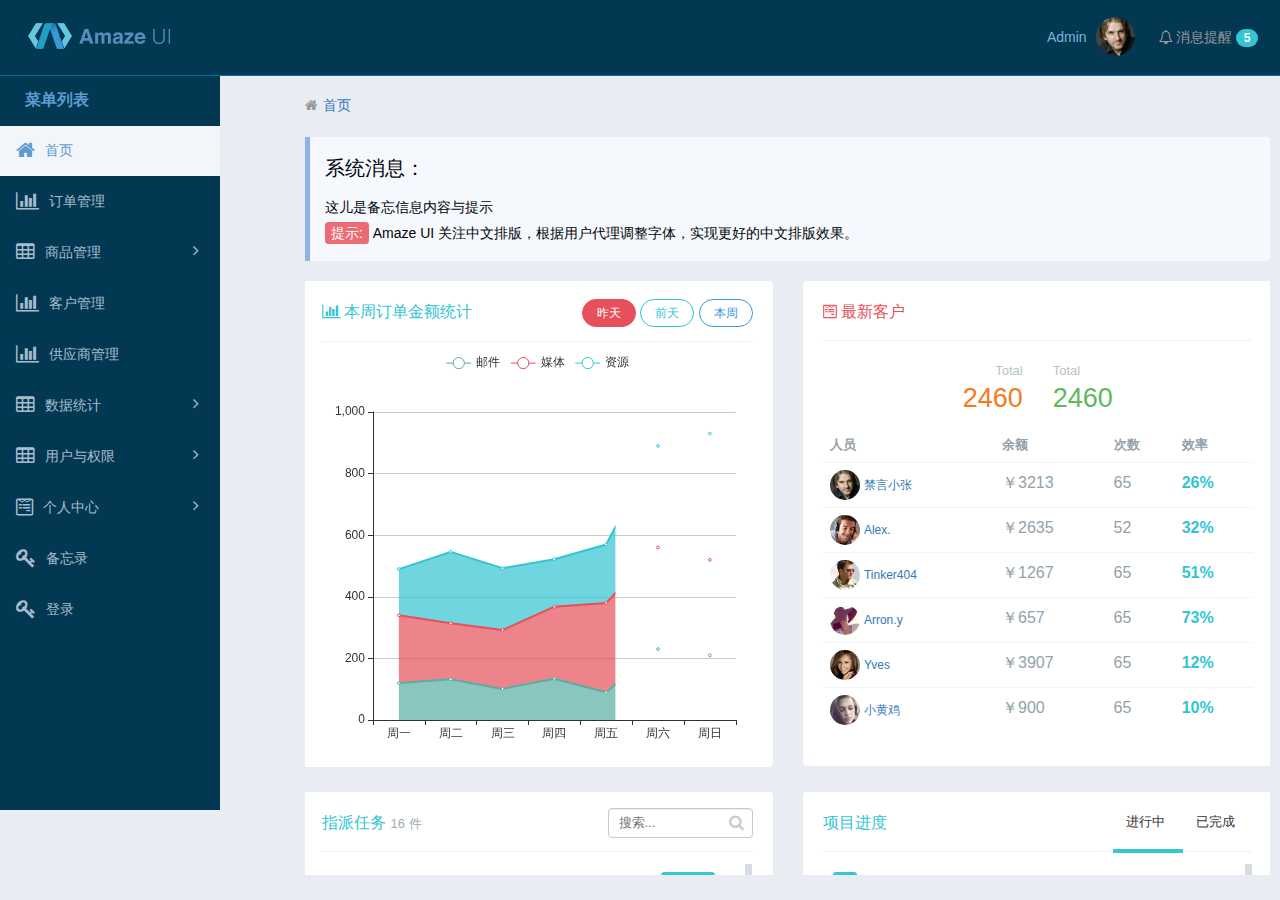
==== commit ab4c4f05: "修改页面" ====
--- a/amz/index.html
+++ b/amz/index.html
@@ -31,8 +31,21 @@
         <!--<div class="am-icon-list tpl-header-nav-hover-ico am-fl am-margin-right"></div>-->
         <button class="am-topbar-btn am-topbar-toggle am-btn am-btn-sm am-btn-success am-show-sm-only" data-am-collapse="{target: '#topbar-collapse'}"><span class="am-sr-only">导航切换</span> <span class="am-icon-bars"></span></button>
         <div class="am-collapse am-topbar-collapse" id="topbar-collapse">
-
             <ul class="am-nav am-nav-pills am-topbar-nav am-topbar-right admin-header-list tpl-header-list">
+                
+                <!-- <li class="am-hide-sm-only"><a href="javascript:;" id="admin-fullscreen" class="tpl-header-list-link"><span class="am-icon-arrows-alt"></span> <span class="admin-fullText">开启全屏</span></a></li> -->
+
+                <li class="am-dropdown" data-am-dropdown data-am-dropdown-toggle>
+                    <a class="am-dropdown-toggle tpl-header-list-link" href="javascript:;">
+                        <span class="tpl-header-list-user-nick">Admin</span><span class="tpl-header-list-user-ico"> <img src="assets/img/user01.png"></span>
+                    </a>
+                    <ul class="am-dropdown-content">
+                        <li><a href="#"><span class="am-icon-bell-o"></span> 资料</a></li>
+                        <li><a href="#"><span class="am-icon-cog"></span> 设置</a></li>
+                        <li><a href="#"><span class="am-icon-power-off"></span> 退出</a></li>
+                    </ul>
+                </li>
+                <!-- <li><a href="###" class="tpl-header-list-link"><span class="am-icon-sign-out tpl-header-list-ico-out-size"></span></a></li> -->
                 <li class="am-dropdown" data-am-dropdown data-am-dropdown-toggle>
                     <a class="am-dropdown-toggle tpl-header-list-link" href="javascript:;">
                         <span class="am-icon-bell-o"></span> 消息提醒 <span class="am-badge tpl-badge-success am-round">5</span></span>
@@ -51,62 +64,6 @@
                         </li>
                     </ul>
                 </li>
-                <li class="am-dropdown" data-am-dropdown data-am-dropdown-toggle>
-                    <a class="am-dropdown-toggle tpl-header-list-link" href="javascript:;">
-                        <span class="am-icon-calendar"></span> 进度 <span class="am-badge tpl-badge-primary am-round">4</span></span>
-                    </a>
-                    <ul class="am-dropdown-content tpl-dropdown-content">
-                        <li class="tpl-dropdown-content-external">
-                            <h3>你有 <span class="tpl-color-primary">4</span> 个任务进度</h3><a href="###">全部</a></li>
-                        <li>
-                            <a href="javascript:;" class="tpl-dropdown-content-progress">
-                                <span class="task">
-                        <span class="desc">Amaze UI 用户中心 v1.2 </span>
-                                <span class="percent">45%</span>
-                                </span>
-                                <span class="progress">
-                        <div class="am-progress tpl-progress am-progress-striped"><div class="am-progress-bar am-progress-bar-success" style="width:45%"></div></div>
-                    </span>
-                            </a>
-                        </li>
-                        <li>
-                            <a href="javascript:;" class="tpl-dropdown-content-progress">
-                                <span class="task">
-                        <span class="desc">新闻内容页 </span>
-                                <span class="percent">30%</span>
-                                </span>
-                                <span class="progress">
-                       <div class="am-progress tpl-progress am-progress-striped"><div class="am-progress-bar am-progress-bar-secondary" style="width:30%"></div></div>
-                    </span>
-                            </a>
-                        </li>
-                        <li>
-                            <a href="javascript:;" class="tpl-dropdown-content-progress">
-                                <span class="task">
-                        <span class="desc">管理中心 </span>
-                                <span class="percent">60%</span>
-                                </span>
-                                <span class="progress">
-                        <div class="am-progress tpl-progress am-progress-striped"><div class="am-progress-bar am-progress-bar-warning" style="width:60%"></div></div>
-                    </span>
-                            </a>
-                        </li>
-
-                    </ul>
-                </li>
-                <!-- <li class="am-hide-sm-only"><a href="javascript:;" id="admin-fullscreen" class="tpl-header-list-link"><span class="am-icon-arrows-alt"></span> <span class="admin-fullText">开启全屏</span></a></li> -->
-
-                <li class="am-dropdown" data-am-dropdown data-am-dropdown-toggle>
-                    <a class="am-dropdown-toggle tpl-header-list-link" href="javascript:;">
-                        <span class="tpl-header-list-user-nick">Admin</span><span class="tpl-header-list-user-ico"> <img src="assets/img/user01.png"></span>
-                    </a>
-                    <ul class="am-dropdown-content">
-                        <li><a href="#"><span class="am-icon-bell-o"></span> 资料</a></li>
-                        <li><a href="#"><span class="am-icon-cog"></span> 设置</a></li>
-                        <li><a href="#"><span class="am-icon-power-off"></span> 退出</a></li>
-                    </ul>
-                </li>
-                <!-- <li><a href="###" class="tpl-header-list-link"><span class="am-icon-sign-out tpl-header-list-ico-out-size"></span></a></li> -->
             </ul>
         </div>
     </header>
--- a/amz/assets/css/app.css
+++ b/amz/assets/css/app.css
@@ -21,7 +21,7 @@
 }
 
 html, body {
-    background: #fff;
+    background: #E9ECF3;
     overflow: inherit;
 }
 
@@ -493,12 +493,11 @@
     font-weight: 400;
 }
 .b-box{
-    width:303px;
+    width:240px;
     overflow-x: hidden ;
 }
 .tpl-left-nav {
-    width: 250px;
-
+    width: 220px;
     overflow-x: hidden ;
     float: left;
     border-radius: 0px;
@@ -517,7 +516,7 @@
 }
 
 .tpl-left-nav-list {
-    width: 250px;
+    width: 220px;
     overflow-x:hidden; 
 }
 
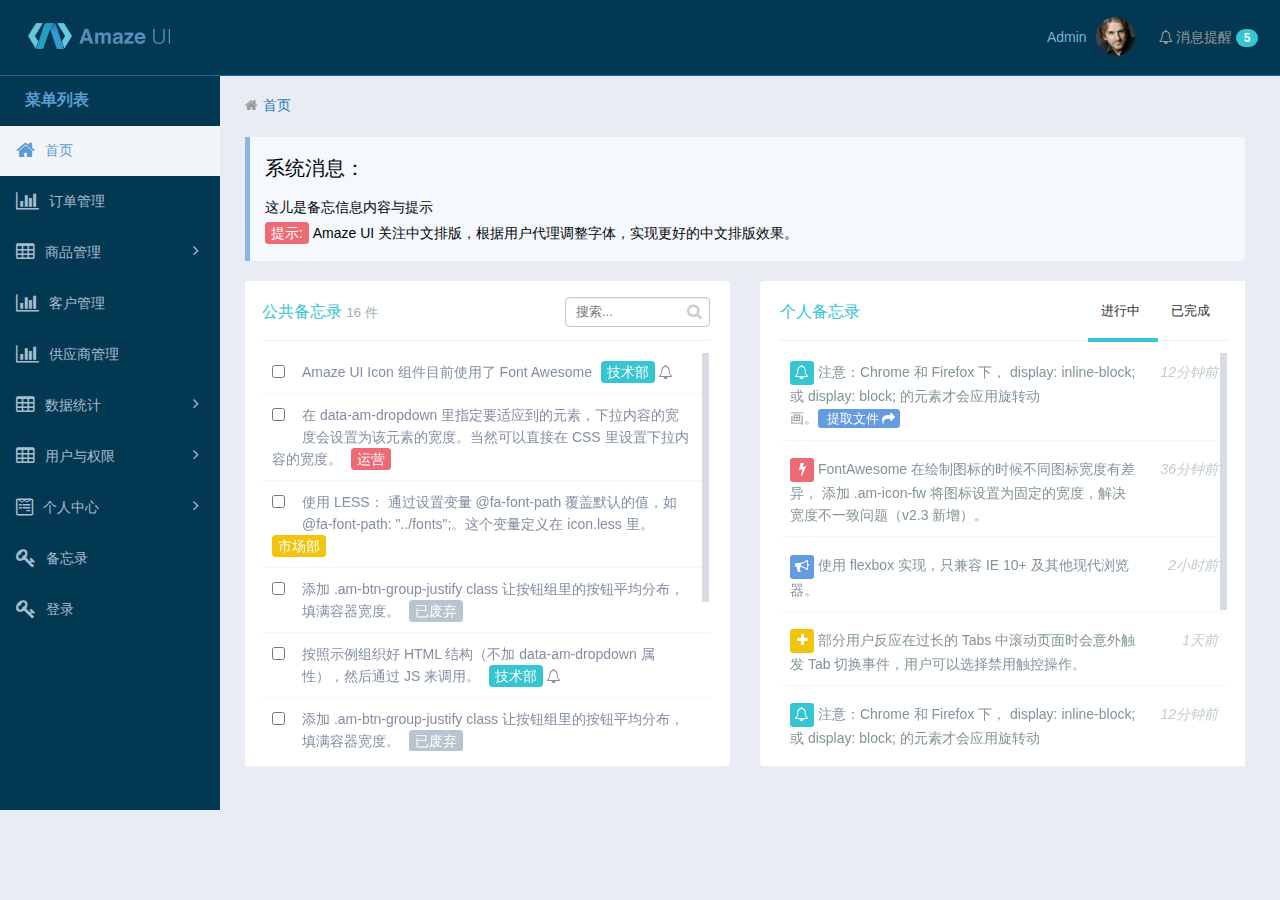
==== commit 643800ff: "完善静态页面" ====
--- a/amz/index.html
+++ b/amz/index.html
@@ -95,16 +95,38 @@
                         </a>
                         <ul class="tpl-left-nav-sub-menu">
                             <li>
-                                <a href="table-font-list.html" target="main">
+                                <a href="javascript:;" class="tpl-left-nav-link-list-first">
                                     <i class="am-icon-angle-right"></i>
                                     <span>标准品</span>
                                     <i class="am-icon-star tpl-left-nav-content-ico am-fr am-margin-right"></i>
                                 </a>
-                                <a href="table-images-list.html"  target="main">
+                                <ul class="tpl-left-nav-sub-menu-first">
+                                    <li>
+                                        <a href="table-font-list.html" target="main">
+                                            <i class="am-icon-credit-card"></i>
+                                            <span>名片</span>
+                                        </a>
+                                        <a href="table-images-list.html"  target="main">
+                                            <span>画册</span>
+                                        </a>
+                                    </li>
+                                </ul>
+                                <a href="javascript:;" class="tpl-left-nav-link-list-second">
                                     <i class="am-icon-angle-right"></i>
                                     <span>非标准品</span>
-                                    <i class="tpl-left-nav-content tpl-badge-success">18</i>
-                                </a>
+                                    <i class="am-icon-star tpl-left-nav-content-ico am-fr am-margin-right"></i>
+                                </a>
+                                <ul class="tpl-left-nav-sub-menu-second">
+                                    <li>
+                                        <a href="table-font-list.html" target="main">
+                                            <i class="am-icon-credit-card"></i>
+                                            <span>展架</span>
+                                        </a>
+                                        <a href="table-images-list.html"  target="main">
+                                            <span>展板</span>
+                                        </a>
+                                    </li>
+                                </ul>
                                 
                             </li>
                         </ul>
--- a/amz/assets/css/admin.css
+++ b/amz/assets/css/admin.css
@@ -1,373 +1,373 @@
-/**
- * admin.css
- */
-
-
-/*
- fixed-layout 固定头部和边栏布局
-*/
-
-html,
-body {
-  overflow: hidden;
-  margin:0;
-  padding:0;
-}
-
-ul {
-  margin-top: 0;
-}
-.admin-icon-yellow {
-  color: #ffbe40;
-}
-
-.admin-header {
-  position: fixed;
-  top: 0;
-  left: 0;
-  right: 0;
-  z-index: 1500;
-  font-size: 1.4rem;
-  margin-bottom: 0;
-}
-
-.admin-header-list a:hover :after {
-  content: none;
-}
-
-.admin-main {
-  position: relative;
-  height: 100%;
-  padding-top: 51px;
-  background: #f3f3f3;
-}
-
-.admin-menu {
-  position: fixed;
-  z-index: 10;
-  bottom: 30px;
-  right: 20px;
-}
-
-.admin-sidebar {
-  width: 260px;
-  min-height: 100%;
-  float: left;
-  border-right: 1px solid #cecece;
-}
-
-.admin-sidebar.am-active {
-  z-index: 1600;
-}
-
-.admin-sidebar-list {
-  margin-bottom: 0;
-}
-
-.admin-sidebar-list li a {
-  color: #5c5c5c;
-  padding-left: 24px;
-}
-
-.admin-sidebar-list li:first-child {
-  border-top: none;
-}
-
-.admin-sidebar-sub {
-  margin-top: 0;
-  margin-bottom: 0;
-  box-shadow: 0 16px 8px -15px #e2e2e2 inset;
-  background: #ececec;
-  padding-left: 24px;
-}
-
-.admin-sidebar-sub li:first-child {
-  border-top: 1px solid #dedede;
-}
-
-.admin-sidebar-panel {
-  margin: 10px;
-}
-
-.admin-content {
-  display: -webkit-box;
-  display: -webkit-flex;
-  display: -ms-flexbox;
-  display: flex;
-  -webkit-box-orient: vertical;
-  -webkit-box-direction: normal;
-  -webkit-flex-direction: column;
-  -ms-flex-direction: column;
-  flex-direction: column;
-  background: #fff;
-}
-
-.admin-content,
-.admin-sidebar {
-  height: 100%;
-  overflow-x: hidden;
-  overflow-y: scroll;
-  -webkit-overflow-scrolling: touch;
-}
-
-.admin-content-body {
-  -webkit-box-flex: 1;
-  -webkit-flex: 1 0 auto;
-  -ms-flex: 1 0 auto;
-  flex: 1 0 auto;
-}
-
-.admin-content-footer {
-  font-size: 85%;
-  color: #777;
-}
-
-.admin-content-list {
-  border: 1px solid #e9ecf1;
-  margin-top: 0;
-}
-
-.admin-content-list li {
-  border: 1px solid #e9ecf1;
-  border-width: 0 1px;
-  margin-left: -1px;
-}
-
-.admin-content-list li:first-child {
-  border-left: none;
-}
-
-.admin-content-list li:last-child {
-  border-right: none;
-}
-
-.admin-content-table a {
-  color: #535353;
-}
-.admin-content-file {
-  margin-bottom: 0;
-  color: #666;
-}
-
-.admin-content-file p {
-  margin: 0 0 5px 0;
-  font-size: 1.4rem;
-}
-
-.admin-content-file li {
-  padding: 10px 0;
-}
-
-.admin-content-file li:first-child {
-  border-top: none;
-}
-
-.admin-content-file li:last-child {
-  border-bottom: none;
-}
-
-.admin-content-file li .am-progress {
-  margin-bottom: 4px;
-}
-
-.admin-content-file li .am-progress-bar {
-  line-height: 14px;
-}
-
-.admin-content-task {
-  margin-bottom: 0;
-}
-
-.admin-content-task li {
-  padding: 5px 0;
-  border-color: #eee;
-}
-
-.admin-content-task li:first-child {
-  border-top: none;
-}
-
-.admin-content-task li:last-child {
-  border-bottom: none;
-}
-
-.admin-task-meta {
-  font-size: 1.2rem;
-  color: #999;
-}
-
-.admin-task-bd {
-  font-size: 1.4rem;
-  margin-bottom: 5px;
-}
-
-.admin-content-comment {
-  margin-bottom: 0;
-}
-
-.admin-content-comment .am-comment-bd {
-  font-size: 1.4rem;
-}
-
-.admin-content-pagination {
-  margin-bottom: 0;
-}
-.admin-content-pagination li a {
-  padding: 4px 8px;
-}
-
-@media only screen and (min-width: 641px) {
-  .admin-sidebar {
-    display: block;
-    position: static;
-    background: none;
-  }
-
-  .admin-offcanvas-bar {
-    position: static;
-    width: auto;
-    background: none;
-    -webkit-transform: translate3d(0, 0, 0);
-    -ms-transform: translate3d(0, 0, 0);
-    transform: translate3d(0, 0, 0);
-    overflow-y: visible;
-    min-height: 100%;
-  }
-  .admin-offcanvas-bar:after {
-    content: none;
-  }
-}
-
-@media only screen and (max-width: 640px) {
-  .admin-sidebar {
-    width: inherit;
-  }
-
-  .admin-offcanvas-bar {
-    background: #f3f3f3;
-  }
-
-  .admin-offcanvas-bar:after {
-    background: #BABABA;
-  }
-
-  .admin-sidebar-list a:hover, .admin-sidebar-list a:active{
-    -webkit-transition: background-color .3s ease;
-    -moz-transition: background-color .3s ease;
-    -ms-transition: background-color .3s ease;
-    -o-transition: background-color .3s ease;
-    transition: background-color .3s ease;
-    background: #E4E4E4;
-  }
-
-  .admin-content-list li {
-    padding: 10px;
-    border-width: 1px 0;
-    margin-top: -1px;
-  }
-
-  .admin-content-list li:first-child {
-    border-top: none;
-  }
-
-  .admin-content-list li:last-child {
-    border-bottom: none;
-  }
-
-  .admin-form-text {
-    text-align: left !important;
-  }
-
-}
-
-/*
-* user.html css
-*/
-.user-info {
-  margin-bottom: 15px;
-}
-
-.user-info .am-progress {
-  margin-bottom: 4px;
-}
-
-.user-info p {
-  margin: 5px;
-}
-
-.user-info-order {
-  font-size: 1.4rem;
-}
-
-/*
-* errorLog.html css
-*/
-
-.error-log .am-pre-scrollable {
-  max-height: 40rem;
-}
-
-/*
-* table.html css
-*/
-
-.table-main {
-  font-size: 1.4rem;
-  padding: .5rem;
-}
-
-.table-main button {
-  background: #fff;
-}
-
-.table-check {
-  width: 30px;
-}
-
-.table-id {
-  width: 50px;
-}
-
-@media only screen and (max-width: 640px) {
-  .table-select {
-    margin-top: 10px;
-    margin-left: 5px;
-  }
-}
-
-/*
-gallery.html css
-*/
-
-.gallery-list li {
-  padding: 10px;
-}
-
-.gallery-list a {
-  color: #666;
-}
-
-.gallery-list a:hover {
-  color: #3bb4f2;
-}
-
-.gallery-title {
-  margin-top: 6px;
-  font-size: 1.4rem;
-}
-
-.gallery-desc {
-  font-size: 1.2rem;
-  margin-top: 4px;
-}
-
-/*
- 404.html css
-*/
-
-.page-404 {
-  background: #fff;
-  border: none;
-  width: 200px;
-  margin: 0 auto;
-}
+/**
+ * admin.css
+ */
+
+
+/*
+ fixed-layout 固定头部和边栏布局
+*/
+
+html,
+body {
+  overflow: hidden;
+  margin:0;
+  padding:0;
+}
+
+ul {
+  margin-top: 0;
+}
+.admin-icon-yellow {
+  color: #ffbe40;
+}
+
+.admin-header {
+  position: fixed;
+  top: 0;
+  left: 0;
+  right: 0;
+  z-index: 1500;
+  font-size: 1.4rem;
+  margin-bottom: 0;
+}
+
+.admin-header-list a:hover :after {
+  content: none;
+}
+
+.admin-main {
+  position: relative;
+  height: 100%;
+  padding-top: 51px;
+  background: #f3f3f3;
+}
+
+.admin-menu {
+  position: fixed;
+  z-index: 10;
+  bottom: 30px;
+  right: 20px;
+}
+
+.admin-sidebar {
+  width: 260px;
+  min-height: 100%;
+  float: left;
+  border-right: 1px solid #cecece;
+}
+
+.admin-sidebar.am-active {
+  z-index: 1600;
+}
+
+.admin-sidebar-list {
+  margin-bottom: 0;
+}
+
+.admin-sidebar-list li a {
+  color: #5c5c5c;
+  padding-left: 24px;
+}
+
+.admin-sidebar-list li:first-child {
+  border-top: none;
+}
+
+.admin-sidebar-sub {
+  margin-top: 0;
+  margin-bottom: 0;
+  box-shadow: 0 16px 8px -15px #e2e2e2 inset;
+  background: #ececec;
+  padding-left: 24px;
+}
+
+.admin-sidebar-sub li:first-child {
+  border-top: 1px solid #dedede;
+}
+
+.admin-sidebar-panel {
+  margin: 10px;
+}
+
+.admin-content {
+  display: -webkit-box;
+  display: -webkit-flex;
+  display: -ms-flexbox;
+  display: flex;
+  -webkit-box-orient: vertical;
+  -webkit-box-direction: normal;
+  -webkit-flex-direction: column;
+  -ms-flex-direction: column;
+  flex-direction: column;
+  background: #fff;
+}
+
+.admin-content,
+.admin-sidebar {
+  height: 100%;
+  overflow-x: hidden;
+  overflow-y: scroll;
+  -webkit-overflow-scrolling: touch;
+}
+
+.admin-content-body {
+  -webkit-box-flex: 1;
+  -webkit-flex: 1 0 auto;
+  -ms-flex: 1 0 auto;
+  flex: 1 0 auto;
+}
+
+.admin-content-footer {
+  font-size: 85%;
+  color: #777;
+}
+
+.admin-content-list {
+  border: 1px solid #e9ecf1;
+  margin-top: 0;
+}
+
+.admin-content-list li {
+  border: 1px solid #e9ecf1;
+  border-width: 0 1px;
+  margin-left: -1px;
+}
+
+.admin-content-list li:first-child {
+  border-left: none;
+}
+
+.admin-content-list li:last-child {
+  border-right: none;
+}
+
+.admin-content-table a {
+  color: #535353;
+}
+.admin-content-file {
+  margin-bottom: 0;
+  color: #666;
+}
+
+.admin-content-file p {
+  margin: 0 0 5px 0;
+  font-size: 1.4rem;
+}
+
+.admin-content-file li {
+  padding: 10px 0;
+}
+
+.admin-content-file li:first-child {
+  border-top: none;
+}
+
+.admin-content-file li:last-child {
+  border-bottom: none;
+}
+
+.admin-content-file li .am-progress {
+  margin-bottom: 4px;
+}
+
+.admin-content-file li .am-progress-bar {
+  line-height: 14px;
+}
+
+.admin-content-task {
+  margin-bottom: 0;
+}
+
+.admin-content-task li {
+  padding: 5px 0;
+  border-color: #eee;
+}
+
+.admin-content-task li:first-child {
+  border-top: none;
+}
+
+.admin-content-task li:last-child {
+  border-bottom: none;
+}
+
+.admin-task-meta {
+  font-size: 1.2rem;
+  color: #999;
+}
+
+.admin-task-bd {
+  font-size: 1.4rem;
+  margin-bottom: 5px;
+}
+
+.admin-content-comment {
+  margin-bottom: 0;
+}
+
+.admin-content-comment .am-comment-bd {
+  font-size: 1.4rem;
+}
+
+.admin-content-pagination {
+  margin-bottom: 0;
+}
+.admin-content-pagination li a {
+  padding: 4px 8px;
+}
+
+@media only screen and (min-width: 641px) {
+  .admin-sidebar {
+    display: block;
+    position: static;
+    background: none;
+  }
+
+  .admin-offcanvas-bar {
+    position: static;
+    width: auto;
+    background: none;
+    -webkit-transform: translate3d(0, 0, 0);
+    -ms-transform: translate3d(0, 0, 0);
+    transform: translate3d(0, 0, 0);
+    overflow-y: visible;
+    min-height: 100%;
+  }
+  .admin-offcanvas-bar:after {
+    content: none;
+  }
+}
+
+@media only screen and (max-width: 640px) {
+  .admin-sidebar {
+    width: inherit;
+  }
+
+  .admin-offcanvas-bar {
+    background: #f3f3f3;
+  }
+
+  .admin-offcanvas-bar:after {
+    background: #BABABA;
+  }
+
+  .admin-sidebar-list a:hover, .admin-sidebar-list a:active{
+    -webkit-transition: background-color .3s ease;
+    -moz-transition: background-color .3s ease;
+    -ms-transition: background-color .3s ease;
+    -o-transition: background-color .3s ease;
+    transition: background-color .3s ease;
+    background: #E4E4E4;
+  }
+
+  .admin-content-list li {
+    padding: 10px;
+    border-width: 1px 0;
+    margin-top: -1px;
+  }
+
+  .admin-content-list li:first-child {
+    border-top: none;
+  }
+
+  .admin-content-list li:last-child {
+    border-bottom: none;
+  }
+
+  .admin-form-text {
+    text-align: left !important;
+  }
+
+}
+
+/*
+* user.html css
+*/
+.user-info {
+  margin-bottom: 15px;
+}
+
+.user-info .am-progress {
+  margin-bottom: 4px;
+}
+
+.user-info p {
+  margin: 5px;
+}
+
+.user-info-order {
+  font-size: 1.4rem;
+}
+
+/*
+* errorLog.html css
+*/
+
+.error-log .am-pre-scrollable {
+  max-height: 40rem;
+}
+
+/*
+* table.html css
+*/
+
+.table-main {
+  font-size: 1.4rem;
+  padding: .5rem;
+}
+
+.table-main button {
+  background: #fff;
+}
+
+.table-check {
+  width: 30px;
+}
+
+.table-id {
+  width: 100px;
+}
+
+@media only screen and (max-width: 640px) {
+  .table-select {
+    margin-top: 10px;
+    margin-left: 5px;
+  }
+}
+
+/*
+gallery.html css
+*/
+
+.gallery-list li {
+  padding: 10px;
+}
+
+.gallery-list a {
+  color: #666;
+}
+
+.gallery-list a:hover {
+  color: #3bb4f2;
+}
+
+.gallery-title {
+  margin-top: 6px;
+  font-size: 1.4rem;
+}
+
+.gallery-desc {
+  font-size: 1.2rem;
+  margin-top: 4px;
+}
+
+/*
+ 404.html css
+*/
+
+.page-404 {
+  background: #fff;
+  border: none;
+  width: 200px;
+  margin: 0 auto;
+}
--- a/amz/assets/css/app.css
+++ b/amz/assets/css/app.css
@@ -479,7 +479,7 @@
 }
 
 .tpl-content-wrapper {
-    padding-left: 305px;
+    padding-left: 245px;
     padding-top: 10px;
 }
 
@@ -533,14 +533,18 @@
 }
 
 .tpl-left-nav-item .nav-link span,
-.tpl-left-nav-sub-menu a span {
+.tpl-left-nav-sub-menu a span,
+.tpl-left-nav-sub-menu-first a span,
+.tpl-left-nav-sub-menu-second a span {
     font-size: 14px;
     font-weight: 400;
     color: #a7bdcd;
 }
 
 .tpl-left-nav-item .nav-link i,
-.tpl-left-nav-sub-menu a i {
+.tpl-left-nav-sub-menu a i,
+.tpl-left-nav-sub-menu-first a i,
+.tpl-left-nav-sub-menu-second a i {
     font-size: 20px;
     position: relative;
     text-shadow: none;
@@ -560,12 +564,16 @@
 }
 
 .tpl-left-nav-item .nav-link:hover i,
-.tpl-left-nav-sub-menu a:hover i {
+.tpl-left-nav-sub-menu a:hover i,
+.tpl-left-nav-sub-menu-first a:hover i,
+.tpl-left-nav-sub-menu-second a:hover i {
     color: #5b9bd1;
 }
 
 .tpl-left-nav-item .nav-link:hover span,
-.tpl-left-nav-sub-menu a:hover span {
+.tpl-left-nav-sub-menu a:hover span,
+.tpl-left-nav-sub-menu-first a:hover span,
+.tpl-left-nav-sub-menu-second a:hover span {
     color: #5b9bd1;
 }
 
@@ -581,7 +589,9 @@
     color: #5b9bd1;
 }
 
-.tpl-left-nav-sub-menu {
+.tpl-left-nav-sub-menu,
+.tpl-left-nav-sub-menu-first,
+.tpl-left-nav-sub-menu-second {
     list-style: none;
     display: none;
     padding: 0;
@@ -607,7 +617,9 @@
     transition: all 300ms;
 }
 
-.tpl-left-nav-sub-menu a {
+.tpl-left-nav-sub-menu a,
+.tpl-left-nav-sub-menu-first a,
+.tpl-left-nav-sub-menu-second a {
     display: block;
     margin: 0;
     padding: 4px 14px 9px 30px;
@@ -617,16 +629,24 @@
     background: 0 0;
 }
 
-.tpl-left-nav-sub-menu a:hover{
+.tpl-left-nav-sub-menu a:hover,
+.tpl-left-nav-sub-menu-first a:hover,
+.tpl-left-nav-sub-menu-second a:hover{
     background: #cccccc;
 }
-.tpl-left-nav-sub-menu a.active {
+.tpl-left-nav-sub-menu a.active,
+.tpl-left-nav-sub-menu-first a.active,
+.tpl-left-nav-sub-menu-second a.active {
     color: #5b9bd1;
     background: #f2f6f9!important;
 }
 
 .tpl-left-nav-sub-menu a.active i,
-.tpl-left-nav-sub-menu a.active span {
+.tpl-left-nav-sub-menu a.active span,
+.tpl-left-nav-sub-menu-first a.active i,
+.tpl-left-nav-sub-menu-first a.active span,
+.tpl-left-nav-sub-menu-second a.active i,
+.tpl-left-nav-sub-menu-second a.active span {
     color: #5b9bd1;
     background: #f2f6f9!important;
 }
@@ -2010,7 +2030,7 @@
     margin-bottom: 40px;
 }
 
-@media screen and (max-width: 1000px) {
+@media screen and (max-width: 1200px) {
     .tpl-left-nav-hover {
         display: none;
         width: 100%;
@@ -2021,10 +2041,10 @@
     }
     .tpl-content-wrapper {
         padding-left: 0;
-        width:1000px;
+        width:1300px;
     }
     #main-iframe{
-        width:1000px;
+        width:1300px;
     }
     
 }
